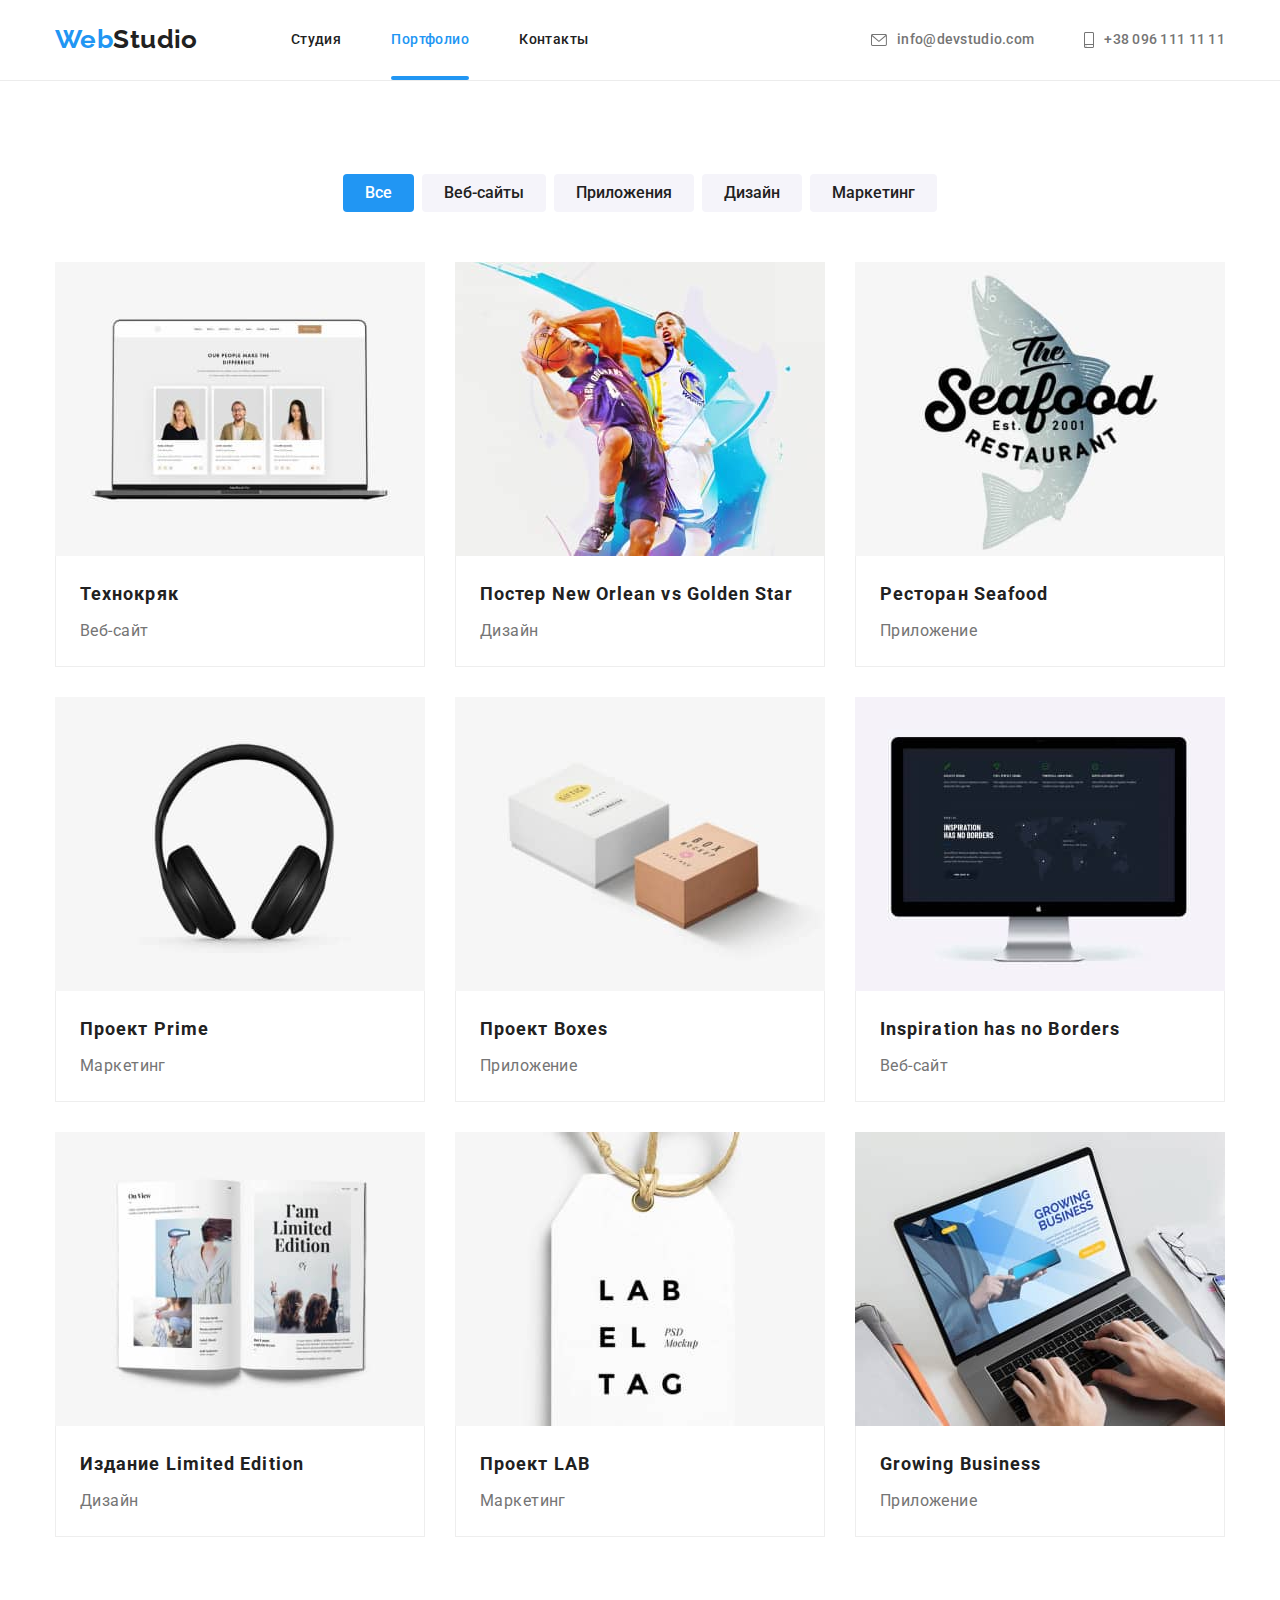
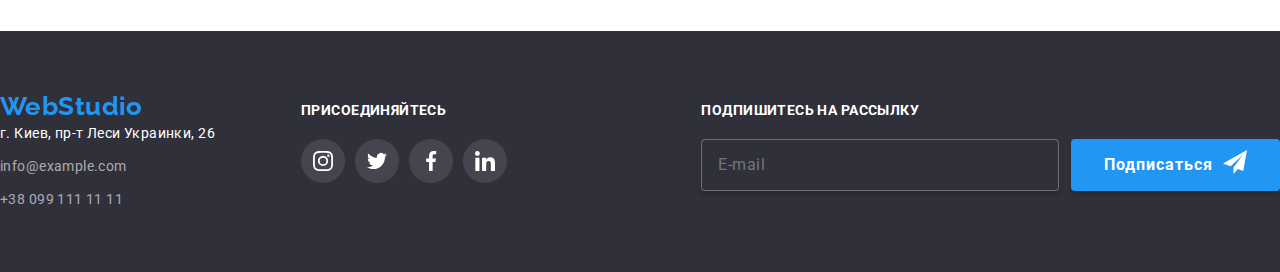
==== portfolio.html @ bee07135 "Создает кнопку мобильной навигации" ====
<!DOCTYPE html>
<html lang="ru">
<head>
    <meta charset="UTF-8">
    <meta http-equiv="X-UA-Compatible" content="IE=edge">
    <meta name="viewport" content="width=device-width, initial-scale=1.0">
    <title>Портфолио</title>
    <link href="https://fonts.googleapis.com/css2?family=Raleway:wght@700&family=Roboto:wght@400;500;700;900&display=swap" rel="stylesheet" />
    <link rel="stylesheet" href="https://cdnjs.cloudflare.com/ajax/libs/modern-normalize/1.1.0/modern-normalize.min.css" />
    <link rel="stylesheet" href="./css/main.min.css">
</head>
<body>
    <header class="header">
        <div class="container header__container">
            <nav class="header__main-nav">
                <a class="logo header__logo" href="./index.html" lang="en">Web<span class="logo-accent">Studio</span></a>
                
                <ul class="header__list">
                    <li class="header__item">
                        <a href="./index.html" class="header__link">Студия</a>
                    </li>
                    <li class="header__item">
                        <a href="./portfolio.html" class="header__link current">Портфолио</a>
                    </li>
                    <li class="header__item">
                        <a href="#" class="header__link">Контакты</a>
                    </li>
                </ul>
            </nav>
            
            <ul class="contacts">
                <li class="contacts__item">
                    <a class="contacts__link" href="mailto:info@devstudio.com">
                        <svg class="contacts__icon" width="16px" height="12px">
                            <use href="./images/sprite.svg#icon-mail"></use>
                        </svg>
                        info@devstudio.com
                    </a>
                </li>
                <li class="contacts__item">
                    <a class="contacts__link" href="tel:+380961111111">
                        <svg class="contacts__icon" width="10px" height="16px">
                            <use href="./images/sprite.svg#icon-smartphone"></use>
                        </svg>
                        +38 096 111 11 11
                    </a>
                </li>
            </ul>
        </div>
    </header>
    
    <main>
        
        <!-- Hero -->
        <section class="portfolio section">
            <div class="container">
                <h1 class="visually-hidden">Фильтрация</h1>
                <ul class="filter-list">
                    <li class="filter-item">
                        <button class="button-filt active" type="button">Все</button>
                    </li>
                    <li class="filter-item">
                        <button class="button-filt" type="button">Веб-сайты</button>
                    </li>
                    <li class="filter-item">
                        <button class="button-filt" type="button">Приложения</button>
                    </li>
                    <li class="filter-item">
                        <button class="button-filt" type="button">Дизайн</button>
                    </li>
                    <li class="filter-item">
                        <button class="button-filt" type="button">Маркетинг</button>
                    </li>
                </ul>
            
            
            
                <ul class="works-list list">
                    <li class="works-item">
                        <a href="#" class="portfolio-link">
                            <div class="portfolio-overlay">
                                <img class="works-img" src="./images/imgp1.jpg" width="370" height="294" alt="Фото примеров работ 1">
                                <p class="portfolio-overlay-text">
                                    Ресурс предлагает комплексные предложения с разным уровнем
                                    функционала и сервисов. Все это позволит посетителю получить
                                    исчерпывающие сведения о компании или частном лице.
                                </p>
                            </div>
                            <div class="works-name">
                                <h3 class="works-title">Технокряк</h3>
                                <p class="works-text">Веб-сайт</p>
                            </div>
                        </a>
                    </li>
                    <li class="works-item">
                        <a href="#" class="portfolio-link">
                            <div class="portfolio-overlay">
                                <img class="works-img" src="./images/imgp2.jpg" width="370" height="294" alt="Фото примеров работ 2">
                                <p class="portfolio-overlay-text">
                                    Ресурс предлагает комплексные предложения с разным уровнем
                                    функционала и сервисов. Все это позволит посетителю получить
                                    исчерпывающие сведения о компании или частном лице.
                                </p>
                            </div>
                            <div class="works-name">
                                <h3 class="works-title">Постер <span lang="en">New Orlean vs Golden Star</span></h3>
                                <p class="works-text">Дизайн</p>
                            </div>
                        </a>
                    </li>
                    <li class="works-item">
                        <a href="#" class="portfolio-link">
                            <div class="portfolio-overlay">
                                <img class="works-img" src="./images/imgp3.jpg" width="370" height="294" alt="Фото примеров работ 3">
                                <p class="portfolio-overlay-text">
                                    Ресурс предлагает комплексные предложения с разным уровнем
                                    функционала и сервисов. Все это позволит посетителю получить
                                    исчерпывающие сведения о компании или частном лице.
                                </p>
                            </div>
                            <div class="works-name">
                                <h3 class="works-title">Ресторан<span lang="en"> Seafood</span></h3>
                                <p class="works-text">Приложение</p>
                            </div>
                        </a>
                    </li>
                    <li class="works-item">
                        <a href="#" class="portfolio-link">
                            <div class="portfolio-overlay">
                                <img class="works-img" src="./images/imgp4.jpg" width="370" height="294" alt="Фото примеров работ 4">
                                <p class="portfolio-overlay-text">
                                    Ресурс предлагает комплексные предложения с разным уровнем
                                    функционала и сервисов. Все это позволит посетителю получить
                                    исчерпывающие сведения о компании или частном лице.
                                </p>
                            </div>
                            <div class="works-name">
                                <h3 class="works-title">Проект<span lang="en"> Prime</span></h3>
                                <p class="works-text">Маркетинг</p>
                            </div>
                        </a>
                    </li>
                    <li class="works-item">
                        <a href="#" class="portfolio-link">
                            <div class="portfolio-overlay">
                                <img class="works-img" src="./images/imgp5.jpg" width="370" height="294" alt="Фото примеров работ 5">
                                <p class="portfolio-overlay-text">
                                    Ресурс предлагает комплексные предложения с разным уровнем
                                    функционала и сервисов. Все это позволит посетителю получить
                                    исчерпывающие сведения о компании или частном лице.
                                </p>
                            </div>
                            <div class="works-name">
                                <h3 class="works-title">Проект<span lang="en"> Boxes</span></h3>
                                <p class="works-text">Приложение</p>
                            </div>
                        </a>
                    </li>
                    <li class="works-item">
                        <a href="#" class="portfolio-link">
                            <div class="portfolio-overlay">
                                <img class="works-img" src="./images/imgp6.jpg" width="370" height="294" alt="Фото примеров работ 6">
                                <p class="portfolio-overlay-text">
                                    Ресурс предлагает комплексные предложения с разным уровнем
                                    функционала и сервисов. Все это позволит посетителю получить
                                    исчерпывающие сведения о компании или частном лице.
                                </p>
                            </div>
                            <div class="works-name">
                                <h3 class="works-title"><span lang="en">Inspiration has no Borders</span></h3>
                                <p class="works-text">Веб-сайт</p>
                            </div>
                        </a>
                    </li>
                    <li class="works-item">
                        <a href="#" class="portfolio-link">
                            <div class="portfolio-overlay">
                                <img class="works-img" src="./images/imgp7.jpg" width="370" height="294" alt="Фото примеров работ 7">
                                <p class="portfolio-overlay-text">
                                    Ресурс предлагает комплексные предложения с разным уровнем
                                    функционала и сервисов. Все это позволит посетителю получить
                                    исчерпывающие сведения о компании или частном лице.
                                </p>
                            </div>
                            <div class="works-name">
                                <h3 class="works-title">Издание<span lang="en"> Limited Edition</span></h3>
                                <p class="works-text">Дизайн</p>
                            </div>
                        </a>
                    </li>
                    <li class="works-item">
                        <a href="#" class="portfolio-link">
                            <div class="portfolio-overlay">
                                <img class="works-img" src="./images/imgp8.jpg" width="370" height="294" alt="Фото примеров работ 8">
                                <p class="portfolio-overlay-text">
                                    Ресурс предлагает комплексные предложения с разным уровнем
                                    функционала и сервисов. Все это позволит посетителю получить
                                    исчерпывающие сведения о компании или частном лице.
                                </p>
                            </div>
                            <div class="works-name">
                                <h3 class="works-title">Проект<span lang="en"> LAB</span></h3>
                                <p class="works-text">Маркетинг</p>
                            </div>
                        </a>
                    </li>
                    <li class="works-item">
                        <a href="#" class="portfolio-link">
                            <div class="portfolio-overlay">
                                <img class="works-img" src="./images/imgp9.jpg" width="370" height="294" alt="Фото примеров работ 9">
                                <p class="portfolio-overlay-text">
                                    Ресурс предлагает комплексные предложения с разным уровнем
                                    функционала и сервисов. Все это позволит посетителю получить
                                    исчерпывающие сведения о компании или частном лице.
                                </p>
                            </div>
                            <div class="works-name">
                                <h3 class="works-title"><span lang="en">Growing Business</span></h3>
                                <p class="works-text">Приложение</p>
                            </div>
                        </a>
                    </li>
                </ul>
            </div>
        </section>
    </main>

    <footer class="page-footer">
        <div class="footer-container">
            <div class="footer-left">
                <a class="logo-footer link" href="./index.html" lang="en">Web<span
                        class="logo-accent-text">Studio</span></a>
                <address class="address">
                    <ul class="contact-footer list">
                        <li class="address-item">
                            <a href="https://goo.gl/maps/piqngm7oDQpEDh6u6 " class="map" target="_blank"
                                rel="noopener nofollow noreferrer">г. Киев, пр-т Леси Украинки, 26</a>
                        </li>
                        <li class="address-item">
                            <a href="mailto:info@example.com" class="info">info@example.com</a>
                        </li>
                        <li class="address-item">
                            <a href="tel:+380991111111" class="info">+38 099 111 11 11</a>
                        </li>
                    </ul>
                </address>
            </div>
    
            <div class="footer-right">
                <p class="appeal">Присоединяйтесь</p>
                <ul class="footer-socials">
                    <li class="footer-social-item">
                        <a class="social-link" href="#">
                            <svg class="footer-social-icon" width="20px" height="20px" aria-label="Instagram">
                                <use href="./images/sprite.svg#icon-instagram"></use>
                            </svg>
                        </a>
                    </li>
                    <li class="footer-social-item">
                        <a class="social-link" href="#">
                            <svg class="footer-social-icon" width="20px" height="20px" aria-label="Twitter">
                                <use href="./images/sprite.svg#icon-twitter"></use>
                            </svg>
                        </a>
                    </li>
            
                    <li class="footer-social-item">
                        <a class="social-link" href="#">
                            <svg class="footer-social-icon" width="20px" height="20px" aria-label="Facebook">
                                <use href="./images/sprite.svg#icon-facebook"></use>
                            </svg>
                        </a>
                    </li>
            
                    <li class="footer-social-item">
                        <a class="social-link" href="#">
                            <svg class="footer-social-icon" width="20px" height="20px" aria-label="LinkedIn">
                                <use href="./images/sprite.svg#icon-linkedin"></use>
                            </svg>
                        </a>
                    </li>
                </ul>
            </div>
            <div class="subscribe">
                <form class="subscribe-form">
                    <label class="subscribe-form-label" for="user-email">Подпишитесь на рассылку</label>
                    <div class="subscribe-form-input-raw">
                        <input class="subscribe-form-input" type="email" name="email" id="user-email" placeholder="E-mail" />
                        <button class="subscribe-form-btn" type="submit">
                            Подписаться
                            <svg class="subscribe-form-svg" width="24px" height="24px">
                                <use href="./images/sprite.svg#icon-footer-send"></use>
                            </svg>
                        </button>
                    </div>
                </form>
            </div>
        </div>
    </footer>
</body>
</html>
---- css/main.min.css ----
:root{--primary-text-color: #757575;--title-text-color: #212121;--accent-color: #2196F3;--primary-white-color: #ffffff;--footer-dark-color: #2F303A;--subtitle-background: #f5f4fa;--icon-color: #afb1b8;--timing-function: cubic-bezier(0.4, 0, 0.2, 1)}body{background-color:var(--primary-white-color);color:var(--primary-text-color);font-family:"Roboto",sans-serif;font-size:14px;letter-spacing:.03em}html{-webkit-box-sizing:border-box;box-sizing:border-box}*,*::after,*::before{-webkit-box-sizing:inherit;box-sizing:inherit}h1,h2,h3,h4,h5,h6,p{margin-top:0}.list{list-style:none;padding-left:0;margin:0}.link{text-decoration:none;color:inherit}img{display:block;max-width:100%;height:auto}address{font-style:normal}ul{margin:0}.visually-hidden{position:absolute;width:1px;height:1px;margin:-1px;border:0;padding:0;white-space:nowrap;-webkit-clip-path:inset(100%);clip-path:inset(100%);clip:rect(0 0 0 0);overflow:hidden}.container{padding-left:15px;padding-right:15px;margin-left:auto;margin-right:auto}@media(min-width: 480px){.container{width:480px}}@media(min-width: 768px){.container{width:768px}}@media(min-width: 1200px){.container{width:1200px}}.section{padding-top:94px;padding-bottom:94px}.logo{color:var(--accent-color);text-decoration:none;font-family:"Raleway";font-style:normal;font-weight:700;font-size:26px;line-height:1.19;padding-top:24px;padding-bottom:25px}.logo-accent{color:var(--title-text-color)}.header{outline:1px solid #ececec}.header__container{padding-left:15px;padding-right:15px;margin-left:auto;margin-right:auto;display:-webkit-box;display:-ms-flexbox;display:flex;-webkit-box-align:center;-ms-flex-align:center;align-items:center}.header__list{margin-left:93px;padding-left:0}.header__item{position:relative;display:inline-block}.header__link{font-weight:500;line-height:1.14;display:inline-block;color:var(--title-text-color);text-decoration:none;-webkit-transition:color 250ms var(--timing-function);transition:color 250ms var(--timing-function);padding-top:32px;padding-bottom:32px}.contacts{margin-left:auto;display:-webkit-box;display:-ms-flexbox;display:flex;-webkit-box-align:center;-ms-flex-align:center;align-items:center}.contacts__item{display:inline-block}.contacts__link{font-weight:500;line-height:1.14;color:var(--primary-text-color);text-decoration:none;display:-webkit-box;display:-ms-flexbox;display:flex;-webkit-box-align:center;-ms-flex-align:center;align-items:center;padding-top:32px;padding-bottom:32px;color:var(--main-color);letter-spacing:.02em;-webkit-transition:color 250ms var(--timing-function);transition:color 250ms var(--timing-function)}.contacts__icon{fill:currentColor;margin-right:10px}.contacts__icon:hover{color:var(--accent-color)}.hero__title{display:block;width:696px;margin-bottom:30px;margin-left:auto;margin-right:auto;font-weight:900;font-size:44px;line-height:1.36;letter-spacing:.06em;text-transform:uppercase;color:var(--primary-white-color)}.section-title{font-size:36px;line-height:1.16;text-align:center}.button{min-width:200px;padding:10px 32px;font-weight:700;font-size:16px;line-height:1.87;color:var(--primary-white-color);background:var(--accent-color);border:none;cursor:pointer;text-align:center;border:1px solid rgba(0,0,0,0);-webkit-box-shadow:0px 4px 4px rgba(0,0,0,.15);box-shadow:0px 4px 4px rgba(0,0,0,.15);border-radius:4px;font-family:inherit;letter-spacing:.06em;-webkit-transition:background-color 250ms var(--timing-function);transition:background-color 250ms var(--timing-function)}.header__logo-accent-text{color:var(--primary-white-color)}.header__list,.header__main-nav{display:-webkit-box;display:-ms-flexbox;display:flex;-webkit-box-align:center;-ms-flex-align:center;align-items:center}.current::after{position:absolute;bottom:0;content:"";display:block;height:4px;width:100%;background-color:var(--accent-color);border-radius:2px}.header__link:hover,.header__link:focus{color:var(--accent-color)}.header__list .header__item+.header__item{margin-left:50px}.contacts .contacts__item+.contacts__item{margin-left:50px}.header__link.current{color:var(--accent-color)}.contacts__link:hover,.contacts__link:focus{color:var(--accent-color)}.hero{max-width:1600px;height:600px;margin-left:auto;margin-right:auto;background:var(--footer-dark-color);background-image:-webkit-gradient(linear, left top, left bottom, from(rgba(47, 48, 58, 0.4)), to(rgba(47, 48, 58, 0.4))),url(../images/cta-section.jpg);background-image:linear-gradient(rgba(47, 48, 58, 0.4), rgba(47, 48, 58, 0.4)),url(../images/cta-section.jpg);background-position:center;background-size:cover;text-align:center;padding:200px 0}.hero__button:hover,.hero__button:focus{background-color:#188ce8;color:#fff}.work-page{padding-top:94px}.subtitle-list.list{display:-webkit-box;display:-ms-flexbox;display:flex;-webkit-box-pack:justify;-ms-flex-pack:justify;justify-content:space-between}.subtitle-item{width:270px}.subtitle-title{margin-bottom:10px;font-weight:700;font-size:14px;line-height:1.14;text-transform:uppercase;color:var(--title-text-color)}.subtitle-text{line-height:1.71;color:var(--primary-text-color);margin-bottom:0}.subtitle-div{display:-webkit-box;display:-ms-flexbox;display:flex;-webkit-box-pack:center;-ms-flex-pack:center;justify-content:center;-webkit-box-align:center;-ms-flex-align:center;align-items:center;width:270px;height:120px;margin-bottom:30px;background-color:var(--subtitle-background);border-radius:4px}.activities-page{padding-top:0}.activities-list{display:-webkit-box;display:-ms-flexbox;display:flex;-webkit-box-pack:justify;-ms-flex-pack:justify;justify-content:space-between}.activities-img{display:block}.activities-item{display:block}.activities-list{display:-webkit-box;display:-ms-flexbox;display:flex;-webkit-box-pack:justify;-ms-flex-pack:justify;justify-content:space-between}.activities-overlay{position:relative}.activities-text{position:absolute;bottom:0;width:100%;height:70px;display:-webkit-box;display:-ms-flexbox;display:flex;-webkit-box-align:center;-ms-flex-align:center;align-items:center;-webkit-box-pack:center;-ms-flex-pack:center;justify-content:center;font-weight:700;line-height:1.14;text-transform:uppercase;color:var(--primary-white-color);background-color:rgba(47,48,58,.8);margin-bottom:0}.team-page{background-color:#f5f4fa}.section-title{color:var(--title-text-color);display:block;margin-bottom:50px}.team-list{display:-webkit-box;display:-ms-flexbox;display:flex;-webkit-box-pack:justify;-ms-flex-pack:justify;justify-content:space-between}.team-item{background:var(--primary-white-color);-webkit-box-shadow:0px 1px 3px rgba(0,0,0,.12),0px 1px 1px rgba(0,0,0,.14),0px 2px 1px rgba(0,0,0,.2);box-shadow:0px 1px 3px rgba(0,0,0,.12),0px 1px 1px rgba(0,0,0,.14),0px 2px 1px rgba(0,0,0,.2);border-radius:0px 0px 4px 4px}.team-info{padding:30px 0}.team-name{font-weight:500;font-size:16px;line-height:1.18;margin-bottom:10px;text-align:center;color:var(--title-text-color)}.team-specialty{margin-bottom:16px;font-size:16px;line-height:1.18;text-align:center}.social-link{display:-webkit-box;display:-ms-flexbox;display:flex;-webkit-box-pack:center;-ms-flex-pack:center;justify-content:center;-webkit-box-align:center;-ms-flex-align:center;align-items:center;width:44px;height:44px;border-radius:50%;background-color:rgba(255,255,255,.1);-webkit-transition:background-color 250ms var(--timing-function);transition:background-color 250ms var(--timing-function)}.socials{display:-webkit-box;display:-ms-flexbox;display:flex;-webkit-box-pack:center;-ms-flex-pack:center;justify-content:center;padding-left:0}ul{list-style:none}.team-icon{fill:var(--icon-color);-webkit-transition:fill 250ms var(--timing-function);transition:fill 250ms var(--timing-function)}.social-link:hover,.social-link:focus{background-color:#2196f3}.social-link:hover .team-icon,.social-link:focus .team-icon{fill:var(--primary-white-color)}.team-socials-item{margin-right:10px}.team-socials-item:last-child{margin-right:0}.clients-title{font-size:36px;line-height:1.16;text-align:center;color:var(--title-text-color);display:block;margin-bottom:50px}.clients-list{display:-webkit-box;display:-ms-flexbox;display:flex;-webkit-box-pack:justify;-ms-flex-pack:justify;justify-content:space-between;padding-left:0;margin:0}.rectangle{display:-webkit-box;display:-ms-flexbox;display:flex;-webkit-box-pack:center;-ms-flex-pack:center;justify-content:center;-webkit-box-align:center;-ms-flex-align:center;align-items:center;width:170px;height:92px;border:1px solid var(--icon-color);border-radius:4px;-webkit-transition:border-color 250ms var(--timing-function);transition:border-color 250ms var(--timing-function)}.clients-icon{fill:var(--icon-color);-webkit-transition:fill 250ms var(--timing-function);transition:fill 250ms var(--timing-function)}.clients-link:hover .clients-icon,.clients-link:focus .clients-icon{fill:var(--accent-color)}.clients-link:hover .rectangle,.clients-link:focus .rectangle{border-color:var(--accent-color)}.page-footer{padding:60px 0;background:var(--footer-dark-color)}.footer-left .footer-right{display:-webkit-box;display:-ms-flexbox;display:flex;-webkit-box-align:baseline;-ms-flex-align:baseline;align-items:baseline}.footer-left{min-width:231px;margin-right:70px}.logo-footer{color:var(--accent-color);text-decoration:none;font-family:"Raleway";font-style:normal;font-weight:700;font-size:26px;line-height:1.19;margin-bottom:20px}.contact-footer a{font-style:normal;font-size:14px;line-height:1.71;text-decoration:none;-webkit-transition:color 250ms var(--timing-function);transition:color 250ms var(--timing-function)}.contact-footer .address-item+.address-item{margin-top:9px}.info{color:rgba(255,255,255,.6)}.info:hover,.info:focus{color:var(--accent-color)}.contact-footer .map{color:var(--primary-white-color)}.footer-right{min-width:206px}.social-link{display:-webkit-box;display:-ms-flexbox;display:flex;-webkit-box-pack:center;-ms-flex-pack:center;justify-content:center;-webkit-box-align:center;-ms-flex-align:center;align-items:center;width:44px;height:44px;border-radius:50%}.footer .team-icon{fill:var(--primary-white-color)}.footer-left{min-width:231px;margin-right:70px}.footer-socials{padding-left:0px;padding-right:0px;display:-webkit-box;display:-ms-flexbox;display:flex;-webkit-box-pack:center;-ms-flex-pack:center;justify-content:center}.footer-social-icon{fill:var(--primary-white-color)}.social-link:hover .footer-social-icon,.social-link:focus .footer-social-icon{fill:var(--primary-white-color)}.footer-container{display:-webkit-box;display:-ms-flexbox;display:flex;-webkit-box-align:baseline;-ms-flex-align:baseline;align-items:baseline}.appeal,.subscribe-form-label{margin-bottom:20px;text-transform:uppercase;color:var(--primary-white-color);font-weight:700;line-height:1.14}.footer-social-item{margin-right:10px}.footer-social-item:last-child{margin-right:0}.subscribe{margin-left:auto}.subscribe-form{display:-webkit-box;display:-ms-flexbox;display:flex;-webkit-box-orient:vertical;-webkit-box-direction:normal;-ms-flex-direction:column;flex-direction:column}.subscribe-form-input-raw{display:-webkit-box;display:-ms-flexbox;display:flex}.subscribe-form-svg{margin-left:10px;-webkit-box-align:center;-ms-flex-align:center;align-items:center}.subscribe-form-input{display:-webkit-box;display:-ms-flexbox;display:flex;-webkit-box-align:center;-ms-flex-align:center;align-items:center;padding-left:16px;margin-right:12px;min-width:358px;font-size:16px;line-height:1.25;letter-spacing:inherit;color:var(--primary-white-color);background-color:inherit;border:1px solid rgba(255,255,255,.3);-webkit-box-shadow:0px 4px 4px rgba(0,0,0,.15);box-shadow:0px 4px 4px rgba(0,0,0,.15);border-radius:4px;-webkit-transition:border-color 250ms var(--timing-function);transition:border-color 250ms var(--timing-function)}.subscribe-form-input:focus{border:1px solid var(--primary-white-color);outline-width:0px}.subscribe-form-btn{display:-webkit-box;display:-ms-flexbox;display:flex;min-width:200px;padding:10px 32px;font-weight:700;font-size:16px;line-height:1.87;color:var(--primary-white-color);background:var(--accent-color);border:none;cursor:pointer;text-align:center;border:1px solid rgba(0,0,0,0);-webkit-box-shadow:0px 4px 4px rgba(0,0,0,.15);box-shadow:0px 4px 4px rgba(0,0,0,.15);border-radius:4px;font-family:inherit;letter-spacing:.06em;-webkit-transition:background-color 250ms var(--timing-function);transition:background-color 250ms var(--timing-function)}.subscribe-form-btn:hover,.subscribe-form-btn:focus{background-color:#188ce8;color:#fff}.portfolio{padding:94px 0}.filter-list{display:-webkit-box;display:-ms-flexbox;display:flex;list-style:none;-webkit-box-pack:center;-ms-flex-pack:center;justify-content:center;margin-bottom:50px;-webkit-padding-start:0;padding-inline-start:0}.filter-list .filter-item+.filter-item{margin-left:8px}.button-filt{font-family:inherit;color:var(--title-text-color);background:#f5f4fa;border:none;cursor:pointer;font-weight:500;font-size:16px;line-height:1.62;text-align:center;padding:6px 22px;border-radius:4px;border:none;-webkit-transition:color 250ms var(--timing-function),background-color 250ms var(--timing-function),-webkit-box-shadow 250ms var(--timing-function);transition:color 250ms var(--timing-function),background-color 250ms var(--timing-function),-webkit-box-shadow 250ms var(--timing-function);transition:color 250ms var(--timing-function),background-color 250ms var(--timing-function),box-shadow 250ms var(--timing-function);transition:color 250ms var(--timing-function),background-color 250ms var(--timing-function),box-shadow 250ms var(--timing-function),-webkit-box-shadow 250ms var(--timing-function)}.button-filt.active{color:var(--primary-white-color);background:var(--accent-color)}.button-filt:hover,.button-filt:focus{cursor:pointer;background:var(--accent-color);color:var(--primary-white-color);-webkit-box-shadow:0px 3px 1px rgba(0,0,0,.1),0px 1px 2px rgba(0,0,0,.08),0px 2px 2px rgba(0,0,0,.12);box-shadow:0px 3px 1px rgba(0,0,0,.1),0px 1px 2px rgba(0,0,0,.08),0px 2px 2px rgba(0,0,0,.12);border-radius:4px}.works-list{display:-webkit-box;display:-ms-flexbox;display:flex;-ms-flex-wrap:wrap;flex-wrap:wrap}.works-item{-ms-flex-preferred-size:calc((100% - 60px)/3);flex-basis:calc((100% - 60px)/3);margin-right:30px;margin-bottom:30px}.works-item:nth-child(3n){margin-right:0px}.works-item:nth-child(n+7){margin-bottom:0px}.works-img{display:block;max-width:100%;height:auto}.portfolio-overlay{position:relative;overflow:hidden}.portfolio-overlay-text{position:absolute;bottom:0;padding:63px 24px;margin-bottom:0;width:100%;height:100%;font-size:18px;line-height:1.56;color:var(--primary-white-color);background-color:rgba(33,150,243,.9);-webkit-transform:translateY(101%);transform:translateY(101%);-webkit-transition:-webkit-transform 250ms var(--timing-function);transition:-webkit-transform 250ms var(--timing-function);transition:transform 250ms var(--timing-function);transition:transform 250ms var(--timing-function), -webkit-transform 250ms var(--timing-function)}.works-item:hover .portfolio-overlay-text{-webkit-transform:translateY(0);transform:translateY(0)}.works-name{padding-bottom:20px;padding-top:20px;padding-left:24px;border:1px solid #eee;border-top-width:0px}.works-title{margin-bottom:4px;color:var(--title-text-color);font-weight:700;font-size:18px;line-height:2;letter-spacing:.06em}.works-text{color:var(--primary-text-color);font-size:16px;line-height:1.88;margin-bottom:0}.portfolio-link{display:block;text-decoration:none;-webkit-box-shadow:none;box-shadow:none;-webkit-transition:-webkit-box-shadow 250ms var(--timing-function);transition:-webkit-box-shadow 250ms var(--timing-function);transition:box-shadow 250ms var(--timing-function);transition:box-shadow 250ms var(--timing-function), -webkit-box-shadow 250ms var(--timing-function)}.portfolio-link:hover,.portfolio-link:focus{-webkit-box-shadow:0px 1px 1px rgba(0,0,0,.12),0px 4px 4px rgba(0,0,0,.06),1px 4px 6px rgba(0,0,0,.16);box-shadow:0px 1px 1px rgba(0,0,0,.12),0px 4px 4px rgba(0,0,0,.06),1px 4px 6px rgba(0,0,0,.16)}.backdrop{position:fixed;top:0;left:0;width:100%;height:100%;background-color:rgba(0,0,0,.2);opacity:1;-webkit-transition:opacity 250ms var(--timing-function);transition:opacity 250ms var(--timing-function)}.backdrop.is-hidden{opacity:0;pointer-events:none}.backdrop.is-hidden .modal{-webkit-transform:translate(-50%, -50%) scale(2);transform:translate(-50%, -50%) scale(2)}.modal{position:absolute;top:50%;left:50%;-webkit-transform:translate(-50%, -50%) scale(1);transform:translate(-50%, -50%) scale(1);min-width:528px;min-height:581px;background-color:var(--primary-white-color);-webkit-box-shadow:0px 1px 3px rgba(0,0,0,.12),0px 1px 1px rgba(0,0,0,.14),0px 2px 1px rgba(0,0,0,.2);box-shadow:0px 1px 3px rgba(0,0,0,.12),0px 1px 1px rgba(0,0,0,.14),0px 2px 1px rgba(0,0,0,.2);border-radius:4px;-webkit-transition:-webkit-transform 250ms var(--timing-function);transition:-webkit-transform 250ms var(--timing-function);transition:transform 250ms var(--timing-function);transition:transform 250ms var(--timing-function), -webkit-transform 250ms var(--timing-function)}.close-btn{position:absolute;right:8px;top:8px;width:30px;height:30px;border:1px solid rgba(0,0,0,.1);background-color:var(--primary-white-color);border-radius:50%;cursor:pointer}.modal-close-icon{position:absolute;left:50%;top:50%;-webkit-transform:translate(-50%, -50%);transform:translate(-50%, -50%)}.close-btn:hover,.close-btn:focus{fill:var(--accent-color)}.modal-form{padding:40px}.modal-form-title{margin-bottom:12px;font-weight:700;font-size:20px;line-height:1.15;text-align:center;color:var(--title-text-color)}.modal-form-label{display:block;font-size:12px;line-height:1.17;letter-spacing:.01em;color:var(--primary-text-color)}.modal-form-input{display:block;margin-top:4px;padding-left:42px;width:100%;height:40px;line-height:1.14;letter-spacing:.01em;color:var(--title-text-color);border:1px solid rgba(33,33,33,.2);border-radius:4px;-webkit-transition:border-color 250ms var(--timing-function);transition:border-color 250ms var(--timing-function)}.modal-form-icon{position:absolute;top:50%;left:12px;fill:var(--title-text-color);-webkit-transition:fill 250ms var(--timing-function);transition:fill 250ms var(--timing-function)}.modal-form-input:focus+.modal-form-icon{fill:var(--accent-color)}.modal-form-input:focus{border:1px solid var(--accent-color);outline-width:0px}.textarea{resize:none;height:120px;padding:12px 16px}.modal-form-field{position:relative;margin-bottom:10px}.modal-form-comment{margin-bottom:20px}.checkbox-area{margin-bottom:30px;position:relative;display:-webkit-box;display:-ms-flexbox;display:flex;-webkit-box-align:center;-ms-flex-align:center;align-items:center;-webkit-box-pack:center;-ms-flex-pack:center;justify-content:center}.checkbox-label{display:-webkit-box;display:-ms-flexbox;display:flex;-webkit-box-align:center;-ms-flex-align:center;align-items:center;-webkit-box-pack:center;-ms-flex-pack:center;justify-content:center}.checkbox-link{padding-left:.3rem;line-height:1.71;text-decoration:underline;-webkit-text-decoration-skip-ink:none;text-decoration-skip-ink:none;color:var(--accent-color)}.checkbox-input{-webkit-appearance:none;-moz-appearance:none;appearance:none;position:absolute}.checkbox-icon{display:inline-block;width:15px;height:15px;background-color:inherit;border:2px solid var(--title-text-color);color:var(--primary-white-color);border-radius:4px;margin-right:8px;background-image:none;-webkit-transition:background-color 250ms var(--timing-function),border-color 250ms var(--timing-function),background-image 250ms var(--timing-function);transition:background-color 250ms var(--timing-function),border-color 250ms var(--timing-function),background-image 250ms var(--timing-function)}.checkbox-input:checked+.checkbox-icon{background-color:var(--accent-color);border-color:var(--accent-color);background-image:url("../images/checkmark.svg");background-size:contain;background-origin:border-box}.modal-form-btn{display:-webkit-box;display:-ms-flexbox;display:flex;min-width:200px;padding-top:10px;padding-bottom:10px;-webkit-box-pack:center;-ms-flex-pack:center;justify-content:center;-webkit-box-align:center;-ms-flex-align:center;align-items:center;margin:auto;color:var(--primary-white-color);background-color:var(--accent-color);font-weight:700;font-size:16px;line-height:1.88;letter-spacing:.06em;cursor:pointer;border-radius:4px;border-width:0px;-webkit-box-shadow:0px 4px 4px rgba(0,0,0,.15);box-shadow:0px 4px 4px rgba(0,0,0,.15);-webkit-transition:background-color 250ms var(--timing-function);transition:background-color 250ms var(--timing-function)}.modal-form-btn:hover,.modal-form-btn:focus{background-color:#188ce8;color:#fff}/*# sourceMappingURL=main.min.css.map */
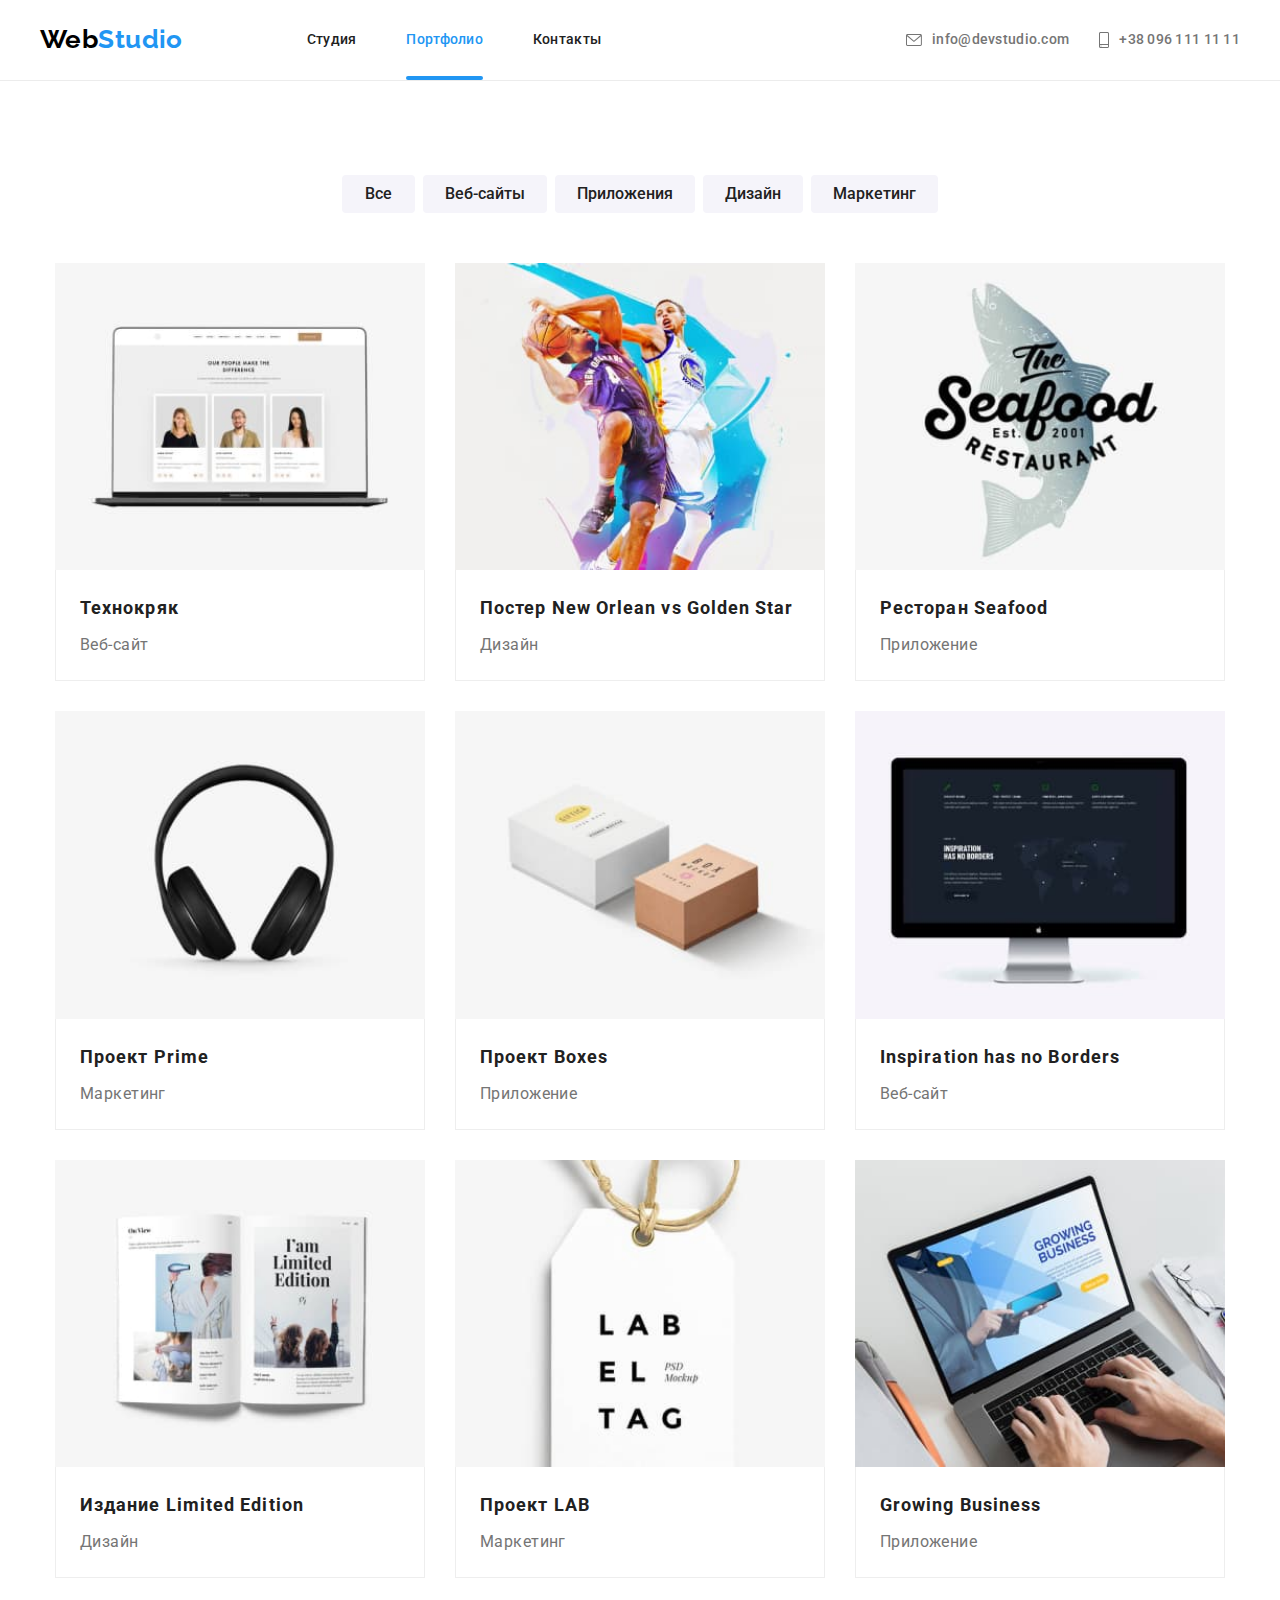
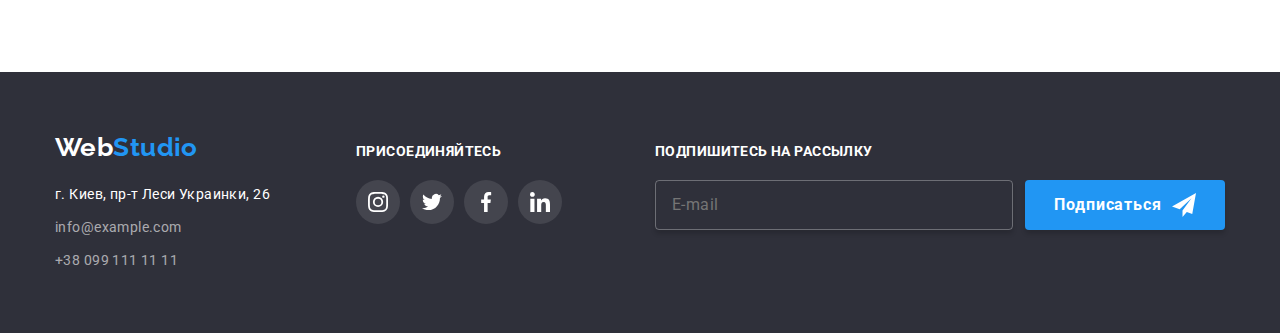
==== commit b7670c8d: "Добавляет адаптивную вёрстку" ====
--- a/portfolio.html
+++ b/portfolio.html
@@ -12,211 +12,343 @@
 <body>
     <header class="header">
         <div class="container header__container">
-            <nav class="header__main-nav">
-                <a class="logo header__logo" href="./index.html" lang="en">Web<span class="logo-accent">Studio</span></a>
-                
-                <ul class="header__list">
-                    <li class="header__item">
-                        <a href="./index.html" class="header__link">Студия</a>
-                    </li>
-                    <li class="header__item">
-                        <a href="./portfolio.html" class="header__link current">Портфолио</a>
-                    </li>
-                    <li class="header__item">
-                        <a href="#" class="header__link">Контакты</a>
-                    </li>
-                </ul>
-            </nav>
-            
-            <ul class="contacts">
-                <li class="contacts__item">
-                    <a class="contacts__link" href="mailto:info@devstudio.com">
-                        <svg class="contacts__icon" width="16px" height="12px">
-                            <use href="./images/sprite.svg#icon-mail"></use>
-                        </svg>
-                        info@devstudio.com
-                    </a>
-                </li>
-                <li class="contacts__item">
-                    <a class="contacts__link" href="tel:+380961111111">
-                        <svg class="contacts__icon" width="10px" height="16px">
-                            <use href="./images/sprite.svg#icon-smartphone"></use>
-                        </svg>
-                        +38 096 111 11 11
-                    </a>
-                </li>
-            </ul>
+            <a class="logo" href="./index.html" lang="en">Web<span class="logo__accent">Studio</span></a>
+    
+            <button class="header__button" type="button" aria-expanded="false" aria-controls="menu-container"
+                data-menu-button>
+                <svg class="header__button-icon" width="40" height="40" aria-label="Мобильное меню">
+                    <use class="header__icon-cross" href="./images/sprite.svg#mobile-close"></use>
+                    <use class="header__icon-menu" href="./images/sprite.svg#mobile-menu"></use>
+                </svg>
+            </button>
+            <div class="header__menu" id="menu-container" data-menu>
+                <nav class="header__nav">
+                    <ul class="header__menu-list">
+                        <li class="header__menu-item">
+                            <a href="./index.html" class="header__menu-link header__menu-link">Студия</a>
+                        </li>
+                        <li class="header__menu-item">
+                            <a href="./portfolio.html" class="header__menu-link header__menu-link--current">Портфолио</a>
+                        </li>
+                        <li class="header__menu-item">
+                            <a href="#" class="header__menu-link">Контакты</a>
+                        </li>
+                    </ul>
+                </nav>
+                <div class="header__contacts-socials">
+                    <ul class="header__contacts-list">
+                        <li class="header__contacts-item">
+                            <a class="header__contacts-link" href="mailto:info@devstudio.com">
+                                <svg class="header__contacts-icon" width="16px" height="12px">
+                                    <use href="./images/sprite.svg#icon-mail"></use>
+                                </svg>
+                                info@devstudio.com
+                            </a>
+                        </li>
+                        <li class="header__contacts-item">
+                            <a class="header__contacts-link" href="tel:+380961111111">
+                                <svg class="header__contacts-icon" width="10px" height="16px">
+                                    <use href="./images/sprite.svg#icon-smartphone"></use>
+                                </svg>
+                                +38 096 111 11 11
+                            </a>
+                        </li>
+                    </ul>
+                    <ul class="header__socials">
+                        <li class="header__socials-item">
+                            <a href="#" class="header__socials-link">Instagram</a>
+                        </li>
+                        <li class="header__socials-item">
+                            <a href="#" class="header__socials-link">Twitter</a>
+                        </li>
+                        <li class="header__socials-item">
+                            <a href="#" class="header__socials-link">Facebook</a>
+                        </li>
+                        <li class="header__socials-item">
+                            <a href="#" class="header__socials-link">LinkedIn</a>
+                        </li>
+                    </ul>
+                </div>
+            </div>
         </div>
     </header>
     
     <main>
         
         <!-- Hero -->
-        <section class="portfolio section">
+        <section class="section portfolio">
             <div class="container">
                 <h1 class="visually-hidden">Фильтрация</h1>
-                <ul class="filter-list">
-                    <li class="filter-item">
-                        <button class="button-filt active" type="button">Все</button>
-                    </li>
-                    <li class="filter-item">
-                        <button class="button-filt" type="button">Веб-сайты</button>
-                    </li>
-                    <li class="filter-item">
-                        <button class="button-filt" type="button">Приложения</button>
-                    </li>
-                    <li class="filter-item">
-                        <button class="button-filt" type="button">Дизайн</button>
-                    </li>
-                    <li class="filter-item">
-                        <button class="button-filt" type="button">Маркетинг</button>
+                <ul class="portfolio__filter-list">
+                    <li class="portfolio__filter-item">
+                        <button class="portfolio__filter-btn" type="button">Все</button>
+                    </li>
+                    <li class="portfolio__filter-item">
+                        <button class="portfolio__filter-btn" type="button">Веб-сайты</button>
+                    </li>
+                    <li class="portfolio__filter-item">
+                        <button class="portfolio__filter-btn" type="button">Приложения</button>
+                    </li>
+                    <li class="portfolio__filter-item">
+                        <button class="portfolio__filter-btn" type="button">Дизайн</button>
+                    </li>
+                    <li class="portfolio__filter-item">
+                        <button class="portfolio__filter-btn" type="button">Маркетинг</button>
                     </li>
                 </ul>
             
             
-            
-                <ul class="works-list list">
-                    <li class="works-item">
-                        <a href="#" class="portfolio-link">
-                            <div class="portfolio-overlay">
-                                <img class="works-img" src="./images/imgp1.jpg" width="370" height="294" alt="Фото примеров работ 1">
-                                <p class="portfolio-overlay-text">
-                                    Ресурс предлагает комплексные предложения с разным уровнем
-                                    функционала и сервисов. Все это позволит посетителю получить
-                                    исчерпывающие сведения о компании или частном лице.
-                                </p>
-                            </div>
-                            <div class="works-name">
-                                <h3 class="works-title">Технокряк</h3>
-                                <p class="works-text">Веб-сайт</p>
-                            </div>
-                        </a>
-                    </li>
-                    <li class="works-item">
-                        <a href="#" class="portfolio-link">
-                            <div class="portfolio-overlay">
-                                <img class="works-img" src="./images/imgp2.jpg" width="370" height="294" alt="Фото примеров работ 2">
-                                <p class="portfolio-overlay-text">
-                                    Ресурс предлагает комплексные предложения с разным уровнем
-                                    функционала и сервисов. Все это позволит посетителю получить
-                                    исчерпывающие сведения о компании или частном лице.
-                                </p>
-                            </div>
-                            <div class="works-name">
-                                <h3 class="works-title">Постер <span lang="en">New Orlean vs Golden Star</span></h3>
-                                <p class="works-text">Дизайн</p>
-                            </div>
-                        </a>
-                    </li>
-                    <li class="works-item">
-                        <a href="#" class="portfolio-link">
-                            <div class="portfolio-overlay">
-                                <img class="works-img" src="./images/imgp3.jpg" width="370" height="294" alt="Фото примеров работ 3">
-                                <p class="portfolio-overlay-text">
-                                    Ресурс предлагает комплексные предложения с разным уровнем
-                                    функционала и сервисов. Все это позволит посетителю получить
-                                    исчерпывающие сведения о компании или частном лице.
-                                </p>
-                            </div>
-                            <div class="works-name">
-                                <h3 class="works-title">Ресторан<span lang="en"> Seafood</span></h3>
-                                <p class="works-text">Приложение</p>
-                            </div>
-                        </a>
-                    </li>
-                    <li class="works-item">
-                        <a href="#" class="portfolio-link">
-                            <div class="portfolio-overlay">
-                                <img class="works-img" src="./images/imgp4.jpg" width="370" height="294" alt="Фото примеров работ 4">
-                                <p class="portfolio-overlay-text">
-                                    Ресурс предлагает комплексные предложения с разным уровнем
-                                    функционала и сервисов. Все это позволит посетителю получить
-                                    исчерпывающие сведения о компании или частном лице.
-                                </p>
-                            </div>
-                            <div class="works-name">
-                                <h3 class="works-title">Проект<span lang="en"> Prime</span></h3>
-                                <p class="works-text">Маркетинг</p>
-                            </div>
-                        </a>
-                    </li>
-                    <li class="works-item">
-                        <a href="#" class="portfolio-link">
-                            <div class="portfolio-overlay">
-                                <img class="works-img" src="./images/imgp5.jpg" width="370" height="294" alt="Фото примеров работ 5">
-                                <p class="portfolio-overlay-text">
-                                    Ресурс предлагает комплексные предложения с разным уровнем
-                                    функционала и сервисов. Все это позволит посетителю получить
-                                    исчерпывающие сведения о компании или частном лице.
-                                </p>
-                            </div>
-                            <div class="works-name">
-                                <h3 class="works-title">Проект<span lang="en"> Boxes</span></h3>
-                                <p class="works-text">Приложение</p>
-                            </div>
-                        </a>
-                    </li>
-                    <li class="works-item">
-                        <a href="#" class="portfolio-link">
-                            <div class="portfolio-overlay">
-                                <img class="works-img" src="./images/imgp6.jpg" width="370" height="294" alt="Фото примеров работ 6">
-                                <p class="portfolio-overlay-text">
-                                    Ресурс предлагает комплексные предложения с разным уровнем
-                                    функционала и сервисов. Все это позволит посетителю получить
-                                    исчерпывающие сведения о компании или частном лице.
-                                </p>
-                            </div>
-                            <div class="works-name">
-                                <h3 class="works-title"><span lang="en">Inspiration has no Borders</span></h3>
-                                <p class="works-text">Веб-сайт</p>
-                            </div>
-                        </a>
-                    </li>
-                    <li class="works-item">
-                        <a href="#" class="portfolio-link">
-                            <div class="portfolio-overlay">
-                                <img class="works-img" src="./images/imgp7.jpg" width="370" height="294" alt="Фото примеров работ 7">
-                                <p class="portfolio-overlay-text">
-                                    Ресурс предлагает комплексные предложения с разным уровнем
-                                    функционала и сервисов. Все это позволит посетителю получить
-                                    исчерпывающие сведения о компании или частном лице.
-                                </p>
-                            </div>
-                            <div class="works-name">
-                                <h3 class="works-title">Издание<span lang="en"> Limited Edition</span></h3>
-                                <p class="works-text">Дизайн</p>
-                            </div>
-                        </a>
-                    </li>
-                    <li class="works-item">
-                        <a href="#" class="portfolio-link">
-                            <div class="portfolio-overlay">
-                                <img class="works-img" src="./images/imgp8.jpg" width="370" height="294" alt="Фото примеров работ 8">
-                                <p class="portfolio-overlay-text">
-                                    Ресурс предлагает комплексные предложения с разным уровнем
-                                    функционала и сервисов. Все это позволит посетителю получить
-                                    исчерпывающие сведения о компании или частном лице.
-                                </p>
-                            </div>
-                            <div class="works-name">
-                                <h3 class="works-title">Проект<span lang="en"> LAB</span></h3>
-                                <p class="works-text">Маркетинг</p>
-                            </div>
-                        </a>
-                    </li>
-                    <li class="works-item">
-                        <a href="#" class="portfolio-link">
-                            <div class="portfolio-overlay">
-                                <img class="works-img" src="./images/imgp9.jpg" width="370" height="294" alt="Фото примеров работ 9">
-                                <p class="portfolio-overlay-text">
-                                    Ресурс предлагает комплексные предложения с разным уровнем
-                                    функционала и сервисов. Все это позволит посетителю получить
-                                    исчерпывающие сведения о компании или частном лице.
-                                </p>
-                            </div>
-                            <div class="works-name">
-                                <h3 class="works-title"><span lang="en">Growing Business</span></h3>
-                                <p class="works-text">Приложение</p>
+            <!-- Примеры работ -->
+                <ul class="portfolio__project-list">
+                    <li class="portfolio__project-item">
+                        <a href="#" class="portfolio__project-link">
+                            <div class="portfolio__project-overlay">
+                                <picture>
+                                    <source
+                                        srcset="./images/examples/example1/example1-mobile@1x.jpg 1x, ./images/examples/example1/example1-mobile@2x.jpg 2x"
+                                        media="(max-width:767px)" />
+                                    <source
+                                        srcset="./images/examples/example1/example1-tablet@1x.jpg 1x, ./images/examples/example1/example1-tablet@2x.jpg 2x"
+                                        media="(min-width:768px)" />
+                                    <source
+                                        srcset="./images/examples/example1/example1-desktop@1x.jpg 1x, ./images/examples/example1/example1-desktop@2x.jpg 2x"
+                                        media="(min-width:1200px)" />
+                                    <img class="portfolio__project-image" src="./images/examples/example1/example1-desktop@1x.jpg"
+                                        alt="Изображение проекта 1" />
+                                </picture>
+                                <p class="portfolio__project-text">
+                                    Ресурс предлагает комплексные предложения с разным уровнем
+                                    функционала и сервисов. Все это позволит посетителю получить
+                                    исчерпывающие сведения о компании или частном лице.
+                                </p>
+                            </div>
+                            <div class="portfolio__project-wrap">
+                                <h3 class="portfolio__project-title">Технокряк</h3>
+                                <p class="portfolio__project-description">Веб-сайт</p>
+                            </div>
+                        </a>
+                    </li>
+                    <li class="portfolio__project-item">
+                        <a href="#" class="portfolio__project-link">
+                            <div class="portfolio__project-overlay">
+                                <picture>
+                                    <source
+                                        srcset="./images/examples/example2/example2-mobile@1x.jpg 1x, ./images/examples/example2/example2-mobile@2x.jpg 2x"
+                                        media="(max-width:767px)" />
+                                    <source
+                                        srcset="./images/examples/example2/example2-tablet@1x.jpg 1x, ./images/examples/example2/example2-tablet@2x.jpg 2x"
+                                        media="(min-width:768px)" />
+                                    <source
+                                        srcset="./images/examples/example2/example2-desktop@1x.jpg 1x, ./images/examples/example2/example2-desktop@2x.jpg 2x"
+                                        media="(min-width:1200px)" />
+                                    <img class="portfolio__project-image" src="./images/examples/example2/example2-desktop@1x.jpg"
+                                        alt="Изображение проекта 2" />
+                                </picture>
+                                <p class="portfolio__project-text">
+                                    Ресурс предлагает комплексные предложения с разным уровнем
+                                    функционала и сервисов. Все это позволит посетителю получить
+                                    исчерпывающие сведения о компании или частном лице.
+                                </p>
+                            </div>
+                            <div class="portfolio__project-wrap">
+                                <h3 class="portfolio__project-title">Постер <span lang="en">New Orlean vs Golden Star</span></h3>
+                                <p class="portfolio__project-description">Дизайн</p>
+                            </div>
+                        </a>
+                    </li>
+                    <li class="portfolio__project-item">
+                        <a href="#" class="portfolio__project-link">
+                            <div class="portfolio__project-overlay">
+                                <picture>
+                                    <source
+                                        srcset="./images/examples/example3/example3-mobile@1x.jpg 1x, ./images/examples/example3/example3-mobile@2x.jpg 2x"
+                                        media="(max-width:767px)" />
+                                    <source
+                                        srcset="./images/examples/example3/example3-tablet@1x.jpg 1x, ./images/examples/example3/example3-tablet@2x.jpg 2x"
+                                        media="(min-width:768px)" />
+                                    <source
+                                        srcset="./images/examples/example3/example3-desktop@1x.jpg 1x, ./images/examples/example3/example3-desktop@2x.jpg 2x"
+                                        media="(min-width:1200px)" />
+                                    <img class="portfolio__project-image" src="./images/examples/example3/example3-desktop@1x.jpg"
+                                        alt="Изображение проекта 3" />
+                                </picture>
+                                <p class="portfolio__project-text">
+                                    Ресурс предлагает комплексные предложения с разным уровнем
+                                    функционала и сервисов. Все это позволит посетителю получить
+                                    исчерпывающие сведения о компании или частном лице.
+                                </p>
+                            </div>
+                            <div class="portfolio__project-wrap">
+                                <h3 class="portfolio__project-title">Ресторан<span lang="en"> Seafood</span></h3>
+                                <p class="portfolio__project-description">Приложение</p>
+                            </div>
+                        </a>
+                    </li>
+                    <li class="portfolio__project-item">
+                        <a href="#" class="portfolio__project-link">
+                            <div class="portfolio__project-overlay">
+                                <picture>
+                                    <source
+                                        srcset="./images/examples/example4/example4-mobile@1x.jpg 1x, ./images/examples/example4/example4-mobile@2x.jpg 2x"
+                                        media="(max-width:767px)" />
+                                    <source
+                                        srcset="./images/examples/example4/example4-tablet@1x.jpg 1x, ./images/examples/example4/example4-tablet@2x.jpg 2x"
+                                        media="(min-width:768px)" />
+                                    <source
+                                        srcset="./images/examples/example4/example4-desktop@1x.jpg 1x, ./images/examples/example4/example4-desktop@2x.jpg 2x"
+                                        media="(min-width:1200px)" />
+                                    <img class="portfolio__project-image" src="./images/examples/example4/example4-desktop@1x.jpg"
+                                        alt="Изображение проекта 4" />
+                                </picture>
+                                <p class="portfolio__project-text">
+                                    Ресурс предлагает комплексные предложения с разным уровнем
+                                    функционала и сервисов. Все это позволит посетителю получить
+                                    исчерпывающие сведения о компании или частном лице.
+                                </p>
+                            </div>
+                            <div class="portfolio__project-wrap">
+                                <h3 class="portfolio__project-title">Проект<span lang="en"> Prime</span></h3>
+                                <p class="portfolio__project-description">Маркетинг</p>
+                            </div>
+                        </a>
+                    </li>
+                    <li class="portfolio__project-item">
+                        <a href="#" class="portfolio__project-link">
+                            <div class="portfolio__project-overlay">
+                                <picture>
+                                    <source
+                                        srcset="./images/examples/example5/example5-mobile@1x.jpg 1x, ./images/examples/example5/example5-mobile@2x.jpg 2x"
+                                        media="(max-width:767px)" />
+                                    <source
+                                        srcset="./images/examples/example5/example5-tablet@1x.jpg 1x, ./images/examples/example5/example5-tablet@2x.jpg 2x"
+                                        media="(min-width:768px)" />
+                                    <source
+                                        srcset="./images/examples/example5/example5-desktop@1x.jpg 1x, ./images/examples/example5/example5-desktop@2x.jpg 2x"
+                                        media="(min-width:1200px)" />
+                                    <img class="portfolio__project-image" src="./images/examples/example5/example5-desktop@1x.jpg"
+                                        alt="Изображение проекта 5" />
+                                </picture>
+                                <p class="portfolio__project-text">
+                                    Ресурс предлагает комплексные предложения с разным уровнем
+                                    функционала и сервисов. Все это позволит посетителю получить
+                                    исчерпывающие сведения о компании или частном лице.
+                                </p>
+                            </div>
+                            <div class="portfolio__project-wrap">
+                                <h3 class="portfolio__project-title">Проект<span lang="en"> Boxes</span></h3>
+                                <p class="portfolio__project-description">Приложение</p>
+                            </div>
+                        </a>
+                    </li>
+                    <li class="portfolio__project-item">
+                        <a href="#" class="portfolio__project-link">
+                            <div class="portfolio__project-overlay">
+                                <picture>
+                                    <source
+                                        srcset="./images/examples/example6/example6-mobile@1x.jpg 1x, ./images/examples/example6/example6-mobile@2x.jpg 2x"
+                                        media="(max-width:767px)" />
+                                    <source
+                                        srcset="./images/examples/example6/example6-tablet@1x.jpg 1x, ./images/examples/example6/example6-tablet@2x.jpg 2x"
+                                        media="(min-width:768px)" />
+                                    <source
+                                        srcset="./images/examples/example6/example6-desktop@1x.jpg 1x, ./images/examples/example6/example6-desktop@2x.jpg 2x"
+                                        media="(min-width:1200px)" />
+                                    <img class="portfolio__project-image" src="./images/examples/example6/example6-desktop@1x.jpg"
+                                        alt="Изображение проекта 6" />
+                                </picture>
+                                <p class="portfolio__project-text">
+                                    Ресурс предлагает комплексные предложения с разным уровнем
+                                    функционала и сервисов. Все это позволит посетителю получить
+                                    исчерпывающие сведения о компании или частном лице.
+                                </p>
+                            </div>
+                            <div class="portfolio__project-wrap">
+                                <h3 class="portfolio__project-title"><span lang="en">Inspiration has no Borders</span></h3>
+                                <p class="portfolio__project-description">Веб-сайт</p>
+                            </div>
+                        </a>
+                    </li>
+                    <li class="portfolio__project-item">
+                        <a href="#" class="portfolio__project-link">
+                            <div class="portfolio__project-overlay">
+                                <picture>
+                                    <source
+                                        srcset="./images/examples/example7/example7-mobile@1x.jpg 1x, ./images/examples/example7/example7-mobile@2x.jpg 2x"
+                                        media="(max-width:767px)" />
+                                    <source
+                                        srcset="./images/examples/example7/example7-tablet@1x.jpg 1x, ./images/examples/example7/example7-tablet@2x.jpg 2x"
+                                        media="(min-width:768px)" />
+                                    <source
+                                        srcset="./images/examples/example7/example7-desktop@1x.jpg 1x, ./images/examples/example7/example7-desktop@2x.jpg 2x"
+                                        media="(min-width:1200px)" />
+                                    <img class="portfolio__project-image" src="./images/examples/example7/example7-desktop@1x.jpg"
+                                        alt="Изображение проекта 7" />
+                                </picture>
+                                <p class="portfolio__project-text">
+                                    Ресурс предлагает комплексные предложения с разным уровнем
+                                    функционала и сервисов. Все это позволит посетителю получить
+                                    исчерпывающие сведения о компании или частном лице.
+                                </p>
+                            </div>
+                            <div class="portfolio__project-wrap">
+                                <h3 class="portfolio__project-title">Издание<span lang="en"> Limited Edition</span></h3>
+                                <p class="portfolio__project-description">Дизайн</p>
+                            </div>
+                        </a>
+                    </li>
+                    <li class="portfolio__project-item">
+                        <a href="#" class="portfolio__project-link">
+                            <div class="portfolio__project-overlay">
+                                <picture>
+                                    <source
+                                        srcset="./images/examples/example8/example8-mobile@1x.jpg 1x, ./images/examples/example8/example8-mobile@2x.jpg 2x"
+                                        media="(max-width:767px)" />
+                                    <source
+                                        srcset="./images/examples/example8/example8-tablet@1x.jpg 1x, ./images/examples/example8/example8-tablet@2x.jpg 2x"
+                                        media="(min-width:768px)" />
+                                    <source
+                                        srcset="./images/examples/example8/example8-desktop@1x.jpg 1x, ./images/examples/example8/example8-desktop@2x.jpg 2x"
+                                        media="(min-width:1200px)" />
+                                    <img class="portfolio__project-image" src="./images/examples/example8/example8-desktop@1x.jpg"
+                                        alt="Изображение проекта 8" />
+                                </picture>
+                                <p class="portfolio__project-text">
+                                    Ресурс предлагает комплексные предложения с разным уровнем
+                                    функционала и сервисов. Все это позволит посетителю получить
+                                    исчерпывающие сведения о компании или частном лице.
+                                </p>
+                            </div>
+                            <div class="portfolio__project-wrap">
+                                <h3 class="portfolio__project-title">Проект<span lang="en"> LAB</span></h3>
+                                <p class="portfolio__project-description">Маркетинг</p>
+                            </div>
+                        </a>
+                    </li>
+                    <li class="portfolio__project-item">
+                        <a href="#" class="portfolio__project-link">
+                            <div class="portfolio__project-overlay">
+                                <picture>
+                                    <source
+                                        srcset="./images/examples/example9/example9-mobile@1x.jpg 1x, ./images/examples/example9/example9-mobile@2x.jpg 2x"
+                                        media="(max-width:767px)" />
+                                    <source
+                                        srcset="./images/examples/example9/example9-tablet@1x.jpg 1x, ./images/examples/example9/example9-tablet@2x.jpg 2x"
+                                        media="(min-width:768px)" />
+                                    <source
+                                        srcset="./images/examples/example9/example9-desktop@1x.jpg 1x, ./images/examples/example9/example9-desktop@2x.jpg 2x"
+                                        media="(min-width:1200px)" />
+                                    <img class="portfolio__project-image" src="./images/examples/example9/example9-desktop@1x.jpg"
+                                        alt="Изображение проекта 9" />
+                                </picture>
+                                <p class="portfolio__project-text">
+                                    Ресурс предлагает комплексные предложения с разным уровнем
+                                    функционала и сервисов. Все это позволит посетителю получить
+                                    исчерпывающие сведения о компании или частном лице.
+                                </p>
+                            </div>
+                            <div class="portfolio__project-wrap">
+                                <h3 class="portfolio__project-title"><span lang="en">Growing Business</span></h3>
+                                <p class="portfolio__project-description">Приложение</p>
                             </div>
                         </a>
                     </li>
@@ -225,70 +357,72 @@
         </section>
     </main>
 
-    <footer class="page-footer">
-        <div class="footer-container">
-            <div class="footer-left">
-                <a class="logo-footer link" href="./index.html" lang="en">Web<span
-                        class="logo-accent-text">Studio</span></a>
-                <address class="address">
-                    <ul class="contact-footer list">
-                        <li class="address-item">
-                            <a href="https://goo.gl/maps/piqngm7oDQpEDh6u6 " class="map" target="_blank"
-                                rel="noopener nofollow noreferrer">г. Киев, пр-т Леси Украинки, 26</a>
-                        </li>
-                        <li class="address-item">
-                            <a href="mailto:info@example.com" class="info">info@example.com</a>
-                        </li>
-                        <li class="address-item">
-                            <a href="tel:+380991111111" class="info">+38 099 111 11 11</a>
-                        </li>
-                    </ul>
-                </address>
+    <footer class="footer">
+        <div class="container footer__container">
+            <div class="footer__contacts-socials">
+                <div class="footer__contacts">
+                    <a class="logo footer__logo" href="./index.html" lang="en">Web<span
+                            class="logo__accent">Studio</span></a>
+                    <address class="footer__address">
+                        <ul class="footer__contacts-list">
+                            <li class="footer__item">
+                                <a href="https://goo.gl/maps/piqngm7oDQpEDh6u6 " class="footer__map" target="_blank"
+                                    rel="noopener nofollow noreferrer">г. Киев, пр-т Леси Украинки, 26</a>
+                            </li>
+                            <li class="footer__item">
+                                <a href="mailto:info@example.com" class="footer__link">info@example.com</a>
+                            </li>
+                            <li class="footer__item">
+                                <a href="tel:+380991111111" class="footer__link">+38 099 111 11 11</a>
+                            </li>
+                        </ul>
+                    </address>
+                </div>
             </div>
     
-            <div class="footer-right">
-                <p class="appeal">Присоединяйтесь</p>
-                <ul class="footer-socials">
-                    <li class="footer-social-item">
-                        <a class="social-link" href="#">
-                            <svg class="footer-social-icon" width="20px" height="20px" aria-label="Instagram">
+            <div class="footer__socials">
+                <p class="footer__cta">Присоединяйтесь</p>
+                <ul class="socials footer__socials-list">
+                    <li class="socials__item">
+                        <a class="socials__link footer__socials-link" href="#">
+                            <svg class="socials__icon" width="20px" height="20px" aria-label="Instagram">
                                 <use href="./images/sprite.svg#icon-instagram"></use>
                             </svg>
                         </a>
                     </li>
-                    <li class="footer-social-item">
-                        <a class="social-link" href="#">
-                            <svg class="footer-social-icon" width="20px" height="20px" aria-label="Twitter">
+                    <li class="socials__item">
+                        <a class="socials__link footer__socials-link" href="#">
+                            <svg class="socials__icon" width="20px" height="20px" aria-label="Twitter">
                                 <use href="./images/sprite.svg#icon-twitter"></use>
                             </svg>
                         </a>
                     </li>
             
-                    <li class="footer-social-item">
-                        <a class="social-link" href="#">
-                            <svg class="footer-social-icon" width="20px" height="20px" aria-label="Facebook">
+                    <li class="socials__item">
+                        <a class="socials__link footer__socials-link" href="#">
+                            <svg class="socials__icon" width="20px" height="20px" aria-label="Facebook">
                                 <use href="./images/sprite.svg#icon-facebook"></use>
                             </svg>
                         </a>
                     </li>
             
-                    <li class="footer-social-item">
-                        <a class="social-link" href="#">
-                            <svg class="footer-social-icon" width="20px" height="20px" aria-label="LinkedIn">
+                    <li class="socials__item">
+                        <a class="socials__link footer__socials-link" href="#">
+                            <svg class="socials__icon" width="20px" height="20px" aria-label="LinkedIn">
                                 <use href="./images/sprite.svg#icon-linkedin"></use>
                             </svg>
                         </a>
                     </li>
                 </ul>
             </div>
-            <div class="subscribe">
-                <form class="subscribe-form">
-                    <label class="subscribe-form-label" for="user-email">Подпишитесь на рассылку</label>
-                    <div class="subscribe-form-input-raw">
-                        <input class="subscribe-form-input" type="email" name="email" id="user-email" placeholder="E-mail" />
-                        <button class="subscribe-form-btn" type="submit">
+            <div class="footer__subscribe">
+                <form class="footer__form">
+                    <label class="footer__cta" for="user-email">Подпишитесь на рассылку</label>
+                    <div class="footer__input-wrap">
+                        <input class="footer__input" type="email" name="email" id="user-email" placeholder="E-mail" />
+                        <button class="button" type="submit">
                             Подписаться
-                            <svg class="subscribe-form-svg" width="24px" height="24px">
+                            <svg class="button__icon" width="24px" height="24px">
                                 <use href="./images/sprite.svg#icon-footer-send"></use>
                             </svg>
                         </button>
@@ -297,5 +431,6 @@
             </div>
         </div>
     </footer>
+    <script src="./js/mobile-menu.js"></script>
 </body>
 </html>--- a/css/main.min.css
+++ b/css/main.min.css
@@ -1 +1 @@
-:root{--primary-text-color: #757575;--title-text-color: #212121;--accent-color: #2196F3;--primary-white-color: #ffffff;--footer-dark-color: #2F303A;--subtitle-background: #f5f4fa;--icon-color: #afb1b8;--timing-function: cubic-bezier(0.4, 0, 0.2, 1)}body{background-color:var(--primary-white-color);color:var(--primary-text-color);font-family:"Roboto",sans-serif;font-size:14px;letter-spacing:.03em}html{-webkit-box-sizing:border-box;box-sizing:border-box}*,*::after,*::before{-webkit-box-sizing:inherit;box-sizing:inherit}h1,h2,h3,h4,h5,h6,p{margin-top:0}.list{list-style:none;padding-left:0;margin:0}.link{text-decoration:none;color:inherit}img{display:block;max-width:100%;height:auto}address{font-style:normal}ul{margin:0}.visually-hidden{position:absolute;width:1px;height:1px;margin:-1px;border:0;padding:0;white-space:nowrap;-webkit-clip-path:inset(100%);clip-path:inset(100%);clip:rect(0 0 0 0);overflow:hidden}.container{padding-left:15px;padding-right:15px;margin-left:auto;margin-right:auto}@media(min-width: 480px){.container{width:480px}}@media(min-width: 768px){.container{width:768px}}@media(min-width: 1200px){.container{width:1200px}}.section{padding-top:94px;padding-bottom:94px}.logo{color:var(--accent-color);text-decoration:none;font-family:"Raleway";font-style:normal;font-weight:700;font-size:26px;line-height:1.19;padding-top:24px;padding-bottom:25px}.logo-accent{color:var(--title-text-color)}.header{outline:1px solid #ececec}.header__container{padding-left:15px;padding-right:15px;margin-left:auto;margin-right:auto;display:-webkit-box;display:-ms-flexbox;display:flex;-webkit-box-align:center;-ms-flex-align:center;align-items:center}.header__list{margin-left:93px;padding-left:0}.header__item{position:relative;display:inline-block}.header__link{font-weight:500;line-height:1.14;display:inline-block;color:var(--title-text-color);text-decoration:none;-webkit-transition:color 250ms var(--timing-function);transition:color 250ms var(--timing-function);padding-top:32px;padding-bottom:32px}.contacts{margin-left:auto;display:-webkit-box;display:-ms-flexbox;display:flex;-webkit-box-align:center;-ms-flex-align:center;align-items:center}.contacts__item{display:inline-block}.contacts__link{font-weight:500;line-height:1.14;color:var(--primary-text-color);text-decoration:none;display:-webkit-box;display:-ms-flexbox;display:flex;-webkit-box-align:center;-ms-flex-align:center;align-items:center;padding-top:32px;padding-bottom:32px;color:var(--main-color);letter-spacing:.02em;-webkit-transition:color 250ms var(--timing-function);transition:color 250ms var(--timing-function)}.contacts__icon{fill:currentColor;margin-right:10px}.contacts__icon:hover{color:var(--accent-color)}.hero__title{display:block;width:696px;margin-bottom:30px;margin-left:auto;margin-right:auto;font-weight:900;font-size:44px;line-height:1.36;letter-spacing:.06em;text-transform:uppercase;color:var(--primary-white-color)}.section-title{font-size:36px;line-height:1.16;text-align:center}.button{min-width:200px;padding:10px 32px;font-weight:700;font-size:16px;line-height:1.87;color:var(--primary-white-color);background:var(--accent-color);border:none;cursor:pointer;text-align:center;border:1px solid rgba(0,0,0,0);-webkit-box-shadow:0px 4px 4px rgba(0,0,0,.15);box-shadow:0px 4px 4px rgba(0,0,0,.15);border-radius:4px;font-family:inherit;letter-spacing:.06em;-webkit-transition:background-color 250ms var(--timing-function);transition:background-color 250ms var(--timing-function)}.header__logo-accent-text{color:var(--primary-white-color)}.header__list,.header__main-nav{display:-webkit-box;display:-ms-flexbox;display:flex;-webkit-box-align:center;-ms-flex-align:center;align-items:center}.current::after{position:absolute;bottom:0;content:"";display:block;height:4px;width:100%;background-color:var(--accent-color);border-radius:2px}.header__link:hover,.header__link:focus{color:var(--accent-color)}.header__list .header__item+.header__item{margin-left:50px}.contacts .contacts__item+.contacts__item{margin-left:50px}.header__link.current{color:var(--accent-color)}.contacts__link:hover,.contacts__link:focus{color:var(--accent-color)}.hero{max-width:1600px;height:600px;margin-left:auto;margin-right:auto;background:var(--footer-dark-color);background-image:-webkit-gradient(linear, left top, left bottom, from(rgba(47, 48, 58, 0.4)), to(rgba(47, 48, 58, 0.4))),url(../images/cta-section.jpg);background-image:linear-gradient(rgba(47, 48, 58, 0.4), rgba(47, 48, 58, 0.4)),url(../images/cta-section.jpg);background-position:center;background-size:cover;text-align:center;padding:200px 0}.hero__button:hover,.hero__button:focus{background-color:#188ce8;color:#fff}.work-page{padding-top:94px}.subtitle-list.list{display:-webkit-box;display:-ms-flexbox;display:flex;-webkit-box-pack:justify;-ms-flex-pack:justify;justify-content:space-between}.subtitle-item{width:270px}.subtitle-title{margin-bottom:10px;font-weight:700;font-size:14px;line-height:1.14;text-transform:uppercase;color:var(--title-text-color)}.subtitle-text{line-height:1.71;color:var(--primary-text-color);margin-bottom:0}.subtitle-div{display:-webkit-box;display:-ms-flexbox;display:flex;-webkit-box-pack:center;-ms-flex-pack:center;justify-content:center;-webkit-box-align:center;-ms-flex-align:center;align-items:center;width:270px;height:120px;margin-bottom:30px;background-color:var(--subtitle-background);border-radius:4px}.activities-page{padding-top:0}.activities-list{display:-webkit-box;display:-ms-flexbox;display:flex;-webkit-box-pack:justify;-ms-flex-pack:justify;justify-content:space-between}.activities-img{display:block}.activities-item{display:block}.activities-list{display:-webkit-box;display:-ms-flexbox;display:flex;-webkit-box-pack:justify;-ms-flex-pack:justify;justify-content:space-between}.activities-overlay{position:relative}.activities-text{position:absolute;bottom:0;width:100%;height:70px;display:-webkit-box;display:-ms-flexbox;display:flex;-webkit-box-align:center;-ms-flex-align:center;align-items:center;-webkit-box-pack:center;-ms-flex-pack:center;justify-content:center;font-weight:700;line-height:1.14;text-transform:uppercase;color:var(--primary-white-color);background-color:rgba(47,48,58,.8);margin-bottom:0}.team-page{background-color:#f5f4fa}.section-title{color:var(--title-text-color);display:block;margin-bottom:50px}.team-list{display:-webkit-box;display:-ms-flexbox;display:flex;-webkit-box-pack:justify;-ms-flex-pack:justify;justify-content:space-between}.team-item{background:var(--primary-white-color);-webkit-box-shadow:0px 1px 3px rgba(0,0,0,.12),0px 1px 1px rgba(0,0,0,.14),0px 2px 1px rgba(0,0,0,.2);box-shadow:0px 1px 3px rgba(0,0,0,.12),0px 1px 1px rgba(0,0,0,.14),0px 2px 1px rgba(0,0,0,.2);border-radius:0px 0px 4px 4px}.team-info{padding:30px 0}.team-name{font-weight:500;font-size:16px;line-height:1.18;margin-bottom:10px;text-align:center;color:var(--title-text-color)}.team-specialty{margin-bottom:16px;font-size:16px;line-height:1.18;text-align:center}.social-link{display:-webkit-box;display:-ms-flexbox;display:flex;-webkit-box-pack:center;-ms-flex-pack:center;justify-content:center;-webkit-box-align:center;-ms-flex-align:center;align-items:center;width:44px;height:44px;border-radius:50%;background-color:rgba(255,255,255,.1);-webkit-transition:background-color 250ms var(--timing-function);transition:background-color 250ms var(--timing-function)}.socials{display:-webkit-box;display:-ms-flexbox;display:flex;-webkit-box-pack:center;-ms-flex-pack:center;justify-content:center;padding-left:0}ul{list-style:none}.team-icon{fill:var(--icon-color);-webkit-transition:fill 250ms var(--timing-function);transition:fill 250ms var(--timing-function)}.social-link:hover,.social-link:focus{background-color:#2196f3}.social-link:hover .team-icon,.social-link:focus .team-icon{fill:var(--primary-white-color)}.team-socials-item{margin-right:10px}.team-socials-item:last-child{margin-right:0}.clients-title{font-size:36px;line-height:1.16;text-align:center;color:var(--title-text-color);display:block;margin-bottom:50px}.clients-list{display:-webkit-box;display:-ms-flexbox;display:flex;-webkit-box-pack:justify;-ms-flex-pack:justify;justify-content:space-between;padding-left:0;margin:0}.rectangle{display:-webkit-box;display:-ms-flexbox;display:flex;-webkit-box-pack:center;-ms-flex-pack:center;justify-content:center;-webkit-box-align:center;-ms-flex-align:center;align-items:center;width:170px;height:92px;border:1px solid var(--icon-color);border-radius:4px;-webkit-transition:border-color 250ms var(--timing-function);transition:border-color 250ms var(--timing-function)}.clients-icon{fill:var(--icon-color);-webkit-transition:fill 250ms var(--timing-function);transition:fill 250ms var(--timing-function)}.clients-link:hover .clients-icon,.clients-link:focus .clients-icon{fill:var(--accent-color)}.clients-link:hover .rectangle,.clients-link:focus .rectangle{border-color:var(--accent-color)}.page-footer{padding:60px 0;background:var(--footer-dark-color)}.footer-left .footer-right{display:-webkit-box;display:-ms-flexbox;display:flex;-webkit-box-align:baseline;-ms-flex-align:baseline;align-items:baseline}.footer-left{min-width:231px;margin-right:70px}.logo-footer{color:var(--accent-color);text-decoration:none;font-family:"Raleway";font-style:normal;font-weight:700;font-size:26px;line-height:1.19;margin-bottom:20px}.contact-footer a{font-style:normal;font-size:14px;line-height:1.71;text-decoration:none;-webkit-transition:color 250ms var(--timing-function);transition:color 250ms var(--timing-function)}.contact-footer .address-item+.address-item{margin-top:9px}.info{color:rgba(255,255,255,.6)}.info:hover,.info:focus{color:var(--accent-color)}.contact-footer .map{color:var(--primary-white-color)}.footer-right{min-width:206px}.social-link{display:-webkit-box;display:-ms-flexbox;display:flex;-webkit-box-pack:center;-ms-flex-pack:center;justify-content:center;-webkit-box-align:center;-ms-flex-align:center;align-items:center;width:44px;height:44px;border-radius:50%}.footer .team-icon{fill:var(--primary-white-color)}.footer-left{min-width:231px;margin-right:70px}.footer-socials{padding-left:0px;padding-right:0px;display:-webkit-box;display:-ms-flexbox;display:flex;-webkit-box-pack:center;-ms-flex-pack:center;justify-content:center}.footer-social-icon{fill:var(--primary-white-color)}.social-link:hover .footer-social-icon,.social-link:focus .footer-social-icon{fill:var(--primary-white-color)}.footer-container{display:-webkit-box;display:-ms-flexbox;display:flex;-webkit-box-align:baseline;-ms-flex-align:baseline;align-items:baseline}.appeal,.subscribe-form-label{margin-bottom:20px;text-transform:uppercase;color:var(--primary-white-color);font-weight:700;line-height:1.14}.footer-social-item{margin-right:10px}.footer-social-item:last-child{margin-right:0}.subscribe{margin-left:auto}.subscribe-form{display:-webkit-box;display:-ms-flexbox;display:flex;-webkit-box-orient:vertical;-webkit-box-direction:normal;-ms-flex-direction:column;flex-direction:column}.subscribe-form-input-raw{display:-webkit-box;display:-ms-flexbox;display:flex}.subscribe-form-svg{margin-left:10px;-webkit-box-align:center;-ms-flex-align:center;align-items:center}.subscribe-form-input{display:-webkit-box;display:-ms-flexbox;display:flex;-webkit-box-align:center;-ms-flex-align:center;align-items:center;padding-left:16px;margin-right:12px;min-width:358px;font-size:16px;line-height:1.25;letter-spacing:inherit;color:var(--primary-white-color);background-color:inherit;border:1px solid rgba(255,255,255,.3);-webkit-box-shadow:0px 4px 4px rgba(0,0,0,.15);box-shadow:0px 4px 4px rgba(0,0,0,.15);border-radius:4px;-webkit-transition:border-color 250ms var(--timing-function);transition:border-color 250ms var(--timing-function)}.subscribe-form-input:focus{border:1px solid var(--primary-white-color);outline-width:0px}.subscribe-form-btn{display:-webkit-box;display:-ms-flexbox;display:flex;min-width:200px;padding:10px 32px;font-weight:700;font-size:16px;line-height:1.87;color:var(--primary-white-color);background:var(--accent-color);border:none;cursor:pointer;text-align:center;border:1px solid rgba(0,0,0,0);-webkit-box-shadow:0px 4px 4px rgba(0,0,0,.15);box-shadow:0px 4px 4px rgba(0,0,0,.15);border-radius:4px;font-family:inherit;letter-spacing:.06em;-webkit-transition:background-color 250ms var(--timing-function);transition:background-color 250ms var(--timing-function)}.subscribe-form-btn:hover,.subscribe-form-btn:focus{background-color:#188ce8;color:#fff}.portfolio{padding:94px 0}.filter-list{display:-webkit-box;display:-ms-flexbox;display:flex;list-style:none;-webkit-box-pack:center;-ms-flex-pack:center;justify-content:center;margin-bottom:50px;-webkit-padding-start:0;padding-inline-start:0}.filter-list .filter-item+.filter-item{margin-left:8px}.button-filt{font-family:inherit;color:var(--title-text-color);background:#f5f4fa;border:none;cursor:pointer;font-weight:500;font-size:16px;line-height:1.62;text-align:center;padding:6px 22px;border-radius:4px;border:none;-webkit-transition:color 250ms var(--timing-function),background-color 250ms var(--timing-function),-webkit-box-shadow 250ms var(--timing-function);transition:color 250ms var(--timing-function),background-color 250ms var(--timing-function),-webkit-box-shadow 250ms var(--timing-function);transition:color 250ms var(--timing-function),background-color 250ms var(--timing-function),box-shadow 250ms var(--timing-function);transition:color 250ms var(--timing-function),background-color 250ms var(--timing-function),box-shadow 250ms var(--timing-function),-webkit-box-shadow 250ms var(--timing-function)}.button-filt.active{color:var(--primary-white-color);background:var(--accent-color)}.button-filt:hover,.button-filt:focus{cursor:pointer;background:var(--accent-color);color:var(--primary-white-color);-webkit-box-shadow:0px 3px 1px rgba(0,0,0,.1),0px 1px 2px rgba(0,0,0,.08),0px 2px 2px rgba(0,0,0,.12);box-shadow:0px 3px 1px rgba(0,0,0,.1),0px 1px 2px rgba(0,0,0,.08),0px 2px 2px rgba(0,0,0,.12);border-radius:4px}.works-list{display:-webkit-box;display:-ms-flexbox;display:flex;-ms-flex-wrap:wrap;flex-wrap:wrap}.works-item{-ms-flex-preferred-size:calc((100% - 60px)/3);flex-basis:calc((100% - 60px)/3);margin-right:30px;margin-bottom:30px}.works-item:nth-child(3n){margin-right:0px}.works-item:nth-child(n+7){margin-bottom:0px}.works-img{display:block;max-width:100%;height:auto}.portfolio-overlay{position:relative;overflow:hidden}.portfolio-overlay-text{position:absolute;bottom:0;padding:63px 24px;margin-bottom:0;width:100%;height:100%;font-size:18px;line-height:1.56;color:var(--primary-white-color);background-color:rgba(33,150,243,.9);-webkit-transform:translateY(101%);transform:translateY(101%);-webkit-transition:-webkit-transform 250ms var(--timing-function);transition:-webkit-transform 250ms var(--timing-function);transition:transform 250ms var(--timing-function);transition:transform 250ms var(--timing-function), -webkit-transform 250ms var(--timing-function)}.works-item:hover .portfolio-overlay-text{-webkit-transform:translateY(0);transform:translateY(0)}.works-name{padding-bottom:20px;padding-top:20px;padding-left:24px;border:1px solid #eee;border-top-width:0px}.works-title{margin-bottom:4px;color:var(--title-text-color);font-weight:700;font-size:18px;line-height:2;letter-spacing:.06em}.works-text{color:var(--primary-text-color);font-size:16px;line-height:1.88;margin-bottom:0}.portfolio-link{display:block;text-decoration:none;-webkit-box-shadow:none;box-shadow:none;-webkit-transition:-webkit-box-shadow 250ms var(--timing-function);transition:-webkit-box-shadow 250ms var(--timing-function);transition:box-shadow 250ms var(--timing-function);transition:box-shadow 250ms var(--timing-function), -webkit-box-shadow 250ms var(--timing-function)}.portfolio-link:hover,.portfolio-link:focus{-webkit-box-shadow:0px 1px 1px rgba(0,0,0,.12),0px 4px 4px rgba(0,0,0,.06),1px 4px 6px rgba(0,0,0,.16);box-shadow:0px 1px 1px rgba(0,0,0,.12),0px 4px 4px rgba(0,0,0,.06),1px 4px 6px rgba(0,0,0,.16)}.backdrop{position:fixed;top:0;left:0;width:100%;height:100%;background-color:rgba(0,0,0,.2);opacity:1;-webkit-transition:opacity 250ms var(--timing-function);transition:opacity 250ms var(--timing-function)}.backdrop.is-hidden{opacity:0;pointer-events:none}.backdrop.is-hidden .modal{-webkit-transform:translate(-50%, -50%) scale(2);transform:translate(-50%, -50%) scale(2)}.modal{position:absolute;top:50%;left:50%;-webkit-transform:translate(-50%, -50%) scale(1);transform:translate(-50%, -50%) scale(1);min-width:528px;min-height:581px;background-color:var(--primary-white-color);-webkit-box-shadow:0px 1px 3px rgba(0,0,0,.12),0px 1px 1px rgba(0,0,0,.14),0px 2px 1px rgba(0,0,0,.2);box-shadow:0px 1px 3px rgba(0,0,0,.12),0px 1px 1px rgba(0,0,0,.14),0px 2px 1px rgba(0,0,0,.2);border-radius:4px;-webkit-transition:-webkit-transform 250ms var(--timing-function);transition:-webkit-transform 250ms var(--timing-function);transition:transform 250ms var(--timing-function);transition:transform 250ms var(--timing-function), -webkit-transform 250ms var(--timing-function)}.close-btn{position:absolute;right:8px;top:8px;width:30px;height:30px;border:1px solid rgba(0,0,0,.1);background-color:var(--primary-white-color);border-radius:50%;cursor:pointer}.modal-close-icon{position:absolute;left:50%;top:50%;-webkit-transform:translate(-50%, -50%);transform:translate(-50%, -50%)}.close-btn:hover,.close-btn:focus{fill:var(--accent-color)}.modal-form{padding:40px}.modal-form-title{margin-bottom:12px;font-weight:700;font-size:20px;line-height:1.15;text-align:center;color:var(--title-text-color)}.modal-form-label{display:block;font-size:12px;line-height:1.17;letter-spacing:.01em;color:var(--primary-text-color)}.modal-form-input{display:block;margin-top:4px;padding-left:42px;width:100%;height:40px;line-height:1.14;letter-spacing:.01em;color:var(--title-text-color);border:1px solid rgba(33,33,33,.2);border-radius:4px;-webkit-transition:border-color 250ms var(--timing-function);transition:border-color 250ms var(--timing-function)}.modal-form-icon{position:absolute;top:50%;left:12px;fill:var(--title-text-color);-webkit-transition:fill 250ms var(--timing-function);transition:fill 250ms var(--timing-function)}.modal-form-input:focus+.modal-form-icon{fill:var(--accent-color)}.modal-form-input:focus{border:1px solid var(--accent-color);outline-width:0px}.textarea{resize:none;height:120px;padding:12px 16px}.modal-form-field{position:relative;margin-bottom:10px}.modal-form-comment{margin-bottom:20px}.checkbox-area{margin-bottom:30px;position:relative;display:-webkit-box;display:-ms-flexbox;display:flex;-webkit-box-align:center;-ms-flex-align:center;align-items:center;-webkit-box-pack:center;-ms-flex-pack:center;justify-content:center}.checkbox-label{display:-webkit-box;display:-ms-flexbox;display:flex;-webkit-box-align:center;-ms-flex-align:center;align-items:center;-webkit-box-pack:center;-ms-flex-pack:center;justify-content:center}.checkbox-link{padding-left:.3rem;line-height:1.71;text-decoration:underline;-webkit-text-decoration-skip-ink:none;text-decoration-skip-ink:none;color:var(--accent-color)}.checkbox-input{-webkit-appearance:none;-moz-appearance:none;appearance:none;position:absolute}.checkbox-icon{display:inline-block;width:15px;height:15px;background-color:inherit;border:2px solid var(--title-text-color);color:var(--primary-white-color);border-radius:4px;margin-right:8px;background-image:none;-webkit-transition:background-color 250ms var(--timing-function),border-color 250ms var(--timing-function),background-image 250ms var(--timing-function);transition:background-color 250ms var(--timing-function),border-color 250ms var(--timing-function),background-image 250ms var(--timing-function)}.checkbox-input:checked+.checkbox-icon{background-color:var(--accent-color);border-color:var(--accent-color);background-image:url("../images/checkmark.svg");background-size:contain;background-origin:border-box}.modal-form-btn{display:-webkit-box;display:-ms-flexbox;display:flex;min-width:200px;padding-top:10px;padding-bottom:10px;-webkit-box-pack:center;-ms-flex-pack:center;justify-content:center;-webkit-box-align:center;-ms-flex-align:center;align-items:center;margin:auto;color:var(--primary-white-color);background-color:var(--accent-color);font-weight:700;font-size:16px;line-height:1.88;letter-spacing:.06em;cursor:pointer;border-radius:4px;border-width:0px;-webkit-box-shadow:0px 4px 4px rgba(0,0,0,.15);box-shadow:0px 4px 4px rgba(0,0,0,.15);-webkit-transition:background-color 250ms var(--timing-function);transition:background-color 250ms var(--timing-function)}.modal-form-btn:hover,.modal-form-btn:focus{background-color:#188ce8;color:#fff}/*# sourceMappingURL=main.min.css.map */+body{font-family:"Roboto",sans-serif;color:#757575;font-size:14px;letter-spacing:.03em;background-color:#fff}body.modal-open{overflow:hidden}body.menu-open{overflow:hidden}h1,h2,h3,h4,p,ul{margin:0px;padding:0px;list-style:none}html{-webkit-box-sizing:border-box;box-sizing:border-box}*,*::after,*::before{-webkit-box-sizing:inherit;box-sizing:inherit}h1,h2,h3,h4,h5,h6,p{margin-top:0}.list{list-style:none;padding-left:0;margin:0}.link{text-decoration:none;color:inherit}img{display:block;max-width:100%;height:auto}address{font-style:normal}.container{padding-left:15px;padding-right:15px;margin-left:auto;margin-right:auto}.footer-container{padding-left:15px;padding-right:15px;margin-left:auto;margin-right:auto}ul{margin:0}.visually-hidden{position:absolute;width:1px;height:1px;margin:-1px;border:0;padding:0;white-space:nowrap;-webkit-clip-path:inset(100%);clip-path:inset(100%);clip:rect(0 0 0 0);overflow:hidden}.section{padding:60px 0px}@media screen and (min-width: 1200px){.section{padding:94px 0px}}.container{padding:0px 15px;margin:auto}@media screen and (min-width: 480px){.container{width:480px}}@media screen and (min-width: 768px){.container{width:768px}}@media screen and (min-width: 1200px){.container{width:1200px}}.section{padding-top:94px;padding-bottom:94px}.logo{color:var(--accent-color);text-decoration:none;font-family:"Raleway";font-style:normal;font-weight:700;font-size:26px;line-height:1.19;padding-top:24px;padding-bottom:25px}.logo__accent{color:var(--title-text-color)}.logo{display:block;text-decoration:none;font-family:"Raleway",sans-serif;font-weight:700;font-size:24px;line-height:1.17;color:#000}@media screen and (max-width: 767px){.logo{padding:16px 0px}}@media screen and (min-width: 768px)and (max-width: 1199px){.logo{padding:26px 0px}}@media screen and (min-width: 1200px){.logo{padding:24px 0px 25px 0px;font-size:26px;line-height:1.19}}.logo__accent{color:#2196f3}.contacts{margin-left:auto;display:-webkit-box;display:-ms-flexbox;display:flex;-webkit-box-align:center;-ms-flex-align:center;align-items:center}.contacts__item{display:inline-block}.contacts__link{font-weight:500;line-height:1.14;color:var(--primary-text-color);text-decoration:none;display:-webkit-box;display:-ms-flexbox;display:flex;-webkit-box-align:center;-ms-flex-align:center;align-items:center;padding-top:32px;padding-bottom:32px;color:var(--main-color);letter-spacing:.02em;-webkit-transition:color 250ms var(--timing-function);transition:color 250ms var(--timing-function)}.contacts__icon{fill:currentColor;margin-right:10px}.contacts__icon:hover{color:var(--accent-color)}.button,.footer__btn{display:-webkit-box;display:-ms-flexbox;display:flex;min-width:200px;padding-top:10px;padding-bottom:10px;-webkit-box-pack:center;-ms-flex-pack:center;justify-content:center;-webkit-box-align:center;-ms-flex-align:center;align-items:center;margin:auto;color:#fff;background-color:#2196f3;font-weight:700;font-size:16px;line-height:1.88;letter-spacing:.06em;cursor:pointer;border-radius:4px;border-width:0px;-webkit-box-shadow:0px 4px 4px rgba(0,0,0,.15);box-shadow:0px 4px 4px rgba(0,0,0,.15);-webkit-transition:background-color 250ms cubic-bezier(0.4, 0, 0.2, 1);transition:background-color 250ms cubic-bezier(0.4, 0, 0.2, 1)}.button:hover,.button:focus,.footer__btn:hover,.footer__btn:focus{background-color:#188ce8}.header__logo-accent-text{color:var(--primary-white-color)}.header__menu-link{display:block;line-height:1.18;font-size:40px;color:#212121;text-decoration:none;font-weight:500;letter-spacing:.02em;-webkit-transition:color 250ms cubic-bezier(0.4, 0, 0.2, 1);transition:color 250ms cubic-bezier(0.4, 0, 0.2, 1)}@media screen and (min-width: 768px){.header__menu-link{padding-top:32px;padding-bottom:32px;line-height:1.14;font-size:14px}.header__menu-link--current::after{position:absolute;bottom:0;content:"";display:block;height:4px;width:100%;background-color:#2196f3;border-radius:2px}}.header__menu-link--current,.header__menu-link:hover,.header__menu-link:focus{color:#2196f3}.header__contacts-link{text-decoration:none;color:#757575;font-size:24px;font-weight:500;line-height:1.17;letter-spacing:.02em;-webkit-transition:color 250ms cubic-bezier(0.4, 0, 0.2, 1);transition:color 250ms cubic-bezier(0.4, 0, 0.2, 1)}@media screen and (max-width: 767px){.header__contacts-link--large{color:#2196f3;font-size:34px;line-height:1.18}}@media screen and (max-width: 400px){.header__contacts-link--large{color:#2196f3;font-size:26px;line-height:1.18}}@media screen and (min-width: 768px){.header__contacts-link{display:-webkit-box;display:-ms-flexbox;display:flex;-webkit-box-align:center;-ms-flex-align:center;align-items:center;font-size:12px}}@media screen and (min-width: 1200px){.header__contacts-link{padding-top:32px;padding-bottom:32px;font-size:14px;line-height:1.14}}.header__contacts-link:hover,.header__contacts-link:focus{color:#2196f3}@media screen and (min-width: 768px){.header__menu-item{position:relative}}.header__menu-item:not(:last-child){margin:0px 0px 32px 0px}@media screen and (min-width: 768px){.header__menu-item:not(:last-child){margin:0px 50px 0px 0px}}.header{position:relative;height:60px;border-bottom:1px solid #ececec}@media screen and (min-width: 768px){.header{-webkit-box-sizing:content-box;box-sizing:content-box;height:80px}}.header__menu-list{display:-webkit-box;display:-ms-flexbox;display:flex;-webkit-box-orient:vertical;-webkit-box-direction:normal;-ms-flex-direction:column;flex-direction:column}@media screen and (min-width: 768px){.header__menu-list{-webkit-box-orient:horizontal;-webkit-box-direction:normal;-ms-flex-direction:row;flex-direction:row;margin:0px 84px 0px 0px}}@media screen and (min-width: 1200px){.header__menu-list{margin:0px 305px 0px 0px}}.header__contacts-list{display:-webkit-box;display:-ms-flexbox;display:flex;-webkit-box-orient:vertical;-webkit-box-direction:reverse;-ms-flex-direction:column-reverse;flex-direction:column-reverse}@media screen and (max-width: 767px){.header__contacts-list{margin-bottom:64px}}@media screen and (min-width: 768px){.header__contacts-list{-webkit-box-orient:vertical;-webkit-box-direction:normal;-ms-flex-direction:column;flex-direction:column}}@media screen and (min-width: 1200px){.header__contacts-list{-webkit-box-orient:horizontal;-webkit-box-direction:normal;-ms-flex-direction:row;flex-direction:row}}.header__container{display:-webkit-box;display:-ms-flexbox;display:flex;-webkit-box-pack:justify;-ms-flex-pack:justify;justify-content:space-between;-webkit-box-align:center;-ms-flex-align:center;align-items:center}@media screen and (min-width: 768px){.header__contacts-item:nth-child(1){margin:0px 0px 10px 0px}}@media screen and (min-width: 1200px){.header__contacts-item:nth-child(1){margin:0px 30px 0px 0px}}@media screen and (max-width: 767px){.header__contacts-item:nth-child(2){margin:0px 0px 32px 0px}}@media screen and (max-width: 767px){.header__contacts-icon{display:none}}@media screen and (min-width: 768px){.header__contacts-icon{fill:currentColor;margin-right:8px}}@media screen and (min-width: 1200px){.header__contacts-icon{margin-right:10px}.header__contacts-item:nth-child(1) .header__contacts-icon{width:16px;height:12px}.header__contacts-item:nth-child(2) .header__contacts-icon{width:10px;height:16px}}.header__socials{display:-webkit-box;display:-ms-flexbox;display:flex}@media screen and (min-width: 768px){.header__socials{display:none}}.header__socials-item{display:inline-block;padding:0px 10px}.header__socials-item:not(:last-child){border-right:1px solid rgba(33,33,33,.2)}.header__socials-item:nth-child(1){padding-left:0}.header__socials-item:last-child{padding-right:0}.header__socials-link{font-weight:500;font-size:18px;line-height:1.22;letter-spacing:.02em;color:#2196f3}@media screen and (max-width: 400px){.header__socials-link{font-size:12px}}.header__button{display:-webkit-inline-box;display:-ms-inline-flexbox;display:inline-flex;padding:0;border:none;background-color:rgba(0,0,0,0)}@media screen and (min-width: 768px){.header__button{display:none}}.header__button-icon{fill:#212121;-webkit-transition:fill 250ms cubic-bezier(0.4, 0, 0.2, 1);transition:fill 250ms cubic-bezier(0.4, 0, 0.2, 1)}.header__button.is-open .header__button-icon{display:block;position:fixed;z-index:69;right:15px;top:10px}.header__button-icon:hover,.header__button-icon:focus{fill:#2196f3}.header__icon-cross{display:none;-webkit-transform:translate(25%, 25%);transform:translate(25%, 25%)}.header__button.is-open .header__icon-cross{display:block}.header__icon-menu{-webkit-transform:translate(25%, 25%);transform:translate(25%, 25%)}.header__button.is-open .header__icon-menu{display:none}.header__menu{background-color:#fff}@media screen and (max-width: 767px){.header__menu{display:none;position:fixed;top:0;left:0;z-index:33;width:100%;height:100%;padding:48px 0px 48px 40px}}@media screen and (max-width: 767px)and (max-width: 400px){.header__menu{padding:20px}}@media screen and (max-width: 767px){.header__menu.is-open{display:-webkit-box;display:-ms-flexbox;display:flex;-webkit-box-orient:vertical;-webkit-box-direction:normal;-ms-flex-direction:column;flex-direction:column;-webkit-box-pack:justify;-ms-flex-pack:justify;justify-content:space-between}}@media screen and (min-width: 768px){.header__menu{display:-webkit-box;display:-ms-flexbox;display:flex;-webkit-box-align:center;-ms-flex-align:center;align-items:center}}.hero{max-width:1600px;height:600px;margin-left:auto;margin-right:auto;padding:118px 0px;text-align:center;background-color:#c4c4c4;background-image:-webkit-gradient(linear, left top, left bottom, from(rgba(47, 48, 58, 0.4)), to(rgba(47, 48, 58, 0.4))),url(../images/hero/hero-small@1x.jpg);background-image:linear-gradient(rgba(47, 48, 58, 0.4), rgba(47, 48, 58, 0.4)),url(../images/hero/hero-small@1x.jpg);background-size:cover;background-repeat:no-repeat;background-position:center}@media screen and (-webkit-min-device-pixel-ratio: 2),screen and (min-resolution: 2dppx),screen and (min-resolution: 192dpi),screen and (min-device-pixel-ratio: 2){.hero{background-image:-webkit-gradient(linear, left top, left bottom, from(rgba(47, 48, 58, 0.4)), to(rgba(47, 48, 58, 0.4))),url(../images/hero/hero-small@2x.jpg);background-image:linear-gradient(rgba(47, 48, 58, 0.4), rgba(47, 48, 58, 0.4)),url(../images/hero/hero-small@2x.jpg)}}@media screen and (min-width: 768px){.hero{background-image:-webkit-gradient(linear, left top, left bottom, from(rgba(47, 48, 58, 0.4)), to(rgba(47, 48, 58, 0.4))),url(../images/hero/hero-medium@1x.jpg);background-image:linear-gradient(rgba(47, 48, 58, 0.4), rgba(47, 48, 58, 0.4)),url(../images/hero/hero-medium@1x.jpg)}}@media screen and (min-width: 768px)and (-webkit-min-device-pixel-ratio: 2),screen and (min-width: 768px)and (min-resolution: 2dppx),screen and (min-width: 768px)and (min-resolution: 192dpi),screen and (min-width: 768px)and (min-device-pixel-ratio: 2){.hero{background-image:-webkit-gradient(linear, left top, left bottom, from(rgba(47, 48, 58, 0.4)), to(rgba(47, 48, 58, 0.4))),url(../images/hero/hero-medium@2x.jpg);background-image:linear-gradient(rgba(47, 48, 58, 0.4), rgba(47, 48, 58, 0.4)),url(../images/hero/hero-medium@2x.jpg)}}@media screen and (min-width: 1200px){.hero{height:600px;padding:200px 0px;background-image:-webkit-gradient(linear, left top, left bottom, from(rgba(47, 48, 58, 0.4)), to(rgba(47, 48, 58, 0.4))),url(../images/hero/hero-large@1x.jpg);background-image:linear-gradient(rgba(47, 48, 58, 0.4), rgba(47, 48, 58, 0.4)),url(../images/hero/hero-large@1x.jpg)}}@media screen and (min-width: 1200px)and (-webkit-min-device-pixel-ratio: 2),screen and (min-width: 1200px)and (min-resolution: 2dppx),screen and (min-width: 1200px)and (min-resolution: 192dpi),screen and (min-width: 1200px)and (min-device-pixel-ratio: 2){.hero{background-image:-webkit-gradient(linear, left top, left bottom, from(rgba(47, 48, 58, 0.4)), to(rgba(47, 48, 58, 0.4))),url(../images/hero/hero-large@2x.jpg);background-image:linear-gradient(rgba(47, 48, 58, 0.4), rgba(47, 48, 58, 0.4)),url(../images/hero/hero-large@2x.jpg)}}.hero__title{margin-bottom:30px;color:#fff;font-weight:900;font-size:26px;line-height:1.62;letter-spacing:.06em;text-transform:uppercase}@media screen and (min-width: 768px){.hero__title{max-width:360px;margin-left:auto;margin-right:auto}}@media screen and (min-width: 1200px){.hero__title{max-width:696px;font-size:44px;line-height:1.36}}.hero__button:hover,.hero__button:focus{background-color:#188ce8;color:#fff}.benefits__icon-wrapper{display:-webkit-box;display:-ms-flexbox;display:flex;-webkit-box-pack:center;-ms-flex-pack:center;justify-content:center;-webkit-box-align:center;-ms-flex-align:center;align-items:center;margin-bottom:30px;height:120px;background-color:#f5f4fa;border-radius:4px}.benefits__title{margin-bottom:10px;color:#212121;font-weight:700;font-size:14px;line-height:1.14;text-transform:uppercase}.benefits__descr{color:#757575;line-height:1.71}.benefits__list{display:block}@media screen and (min-width: 768px){.benefits__list{-ms-flex-wrap:wrap;flex-wrap:wrap;display:-webkit-box;display:-ms-flexbox;display:flex}}@media screen and (min-width: 1200px){.benefits__list{-ms-flex-wrap:nowrap;flex-wrap:nowrap}}@media screen and (max-width: 767px){.benefits__item:not(:last-child){margin-bottom:30px}}@media screen and (min-width: 768px)and (max-width: 1199px){.benefits__item{width:354px}.benefits__item:nth-child(2n+1){margin-right:30px}.benefits__item:nth-child(-n+2){margin-bottom:30px}}@media screen and (min-width: 1200px){.benefits__item{width:270px}.benefits__item:not(:last-child){margin-right:30px}}.activities{display:none;padding-top:0px}@media screen and (min-width: 1200px){.activities{display:block}}.section__title{margin-bottom:30px;color:#212121;font-weight:700;font-size:28px;line-height:1.18;text-align:center}@media screen and (min-width: 1200px){.section__title{margin-bottom:50px;font-size:36px;line-height:1.17}}.activities__image{display:block}.activities__list{display:-webkit-box;display:-ms-flexbox;display:flex;-webkit-box-pack:justify;-ms-flex-pack:justify;justify-content:space-between}.activities__overlay{position:relative}.activities__title{position:absolute;bottom:0;width:100%;height:70px;display:-webkit-box;display:-ms-flexbox;display:flex;-webkit-box-align:center;-ms-flex-align:center;align-items:center;-webkit-box-pack:center;-ms-flex-pack:center;justify-content:center;font-weight:700;line-height:1.14;text-transform:uppercase;color:#fff;background-color:rgba(47,48,58,.8)}.team{background-color:#f5f4fa}.team__name{margin-bottom:10px;color:#212121;font-weight:500;font-size:16px;line-height:1.19}.team__image{display:block;max-width:100%;height:auto}.team__position{margin-bottom:16px;color:#757575;font-size:16px;line-height:1.19}@media screen and (min-width: 768px){.team__list{display:-webkit-box;display:-ms-flexbox;display:flex;-ms-flex-wrap:wrap;flex-wrap:wrap}}@media screen and (min-width: 1200px){.team__list{-ms-flex-wrap:nowrap;flex-wrap:nowrap}}.team__wrapper{padding:30px 0px 24px 0px;text-align:center}@media screen and (min-width: 1200px){.team__wrapper{padding:30px 0px}}.team__item{-webkit-box-shadow:0px 1px 3px rgba(0,0,0,.12),0px 1px 1px rgba(0,0,0,.14),0px 2px 1px rgba(0,0,0,.2);box-shadow:0px 1px 3px rgba(0,0,0,.12),0px 1px 1px rgba(0,0,0,.14),0px 2px 1px rgba(0,0,0,.2);border-radius:0px 0px 4px 4px;background-color:#fff}@media screen and (max-width: 767px){.team__item:not(:last-child){margin-bottom:30px}}@media screen and (min-width: 768px)and (max-width: 1199px){.team__item{width:calc((100% - 30px)/2)}.team__item:nth-child(2n+1){margin-right:30px}.team__item:nth-child(-n+2){margin-bottom:30px}}@media screen and (min-width: 1200px){.team__item{width:calc((100% - 30px)/2)}.team__item:nth-child(-n+3){margin-right:30px}.team__item:nth-child(-n+2){margin-bottom:0px}}.socials{display:-webkit-box;display:-ms-flexbox;display:flex;-webkit-box-pack:center;-ms-flex-pack:center;justify-content:center}.socials__item:not(:last-child){margin-right:10px}.socials__link{display:-webkit-box;display:-ms-flexbox;display:flex;-webkit-box-pack:center;-ms-flex-pack:center;justify-content:center;-webkit-box-align:center;-ms-flex-align:center;align-items:center;width:44px;height:44px;border-radius:50%;fill:#afb1b8;-webkit-transition:background-color 250ms cubic-bezier(0.4, 0, 0.2, 1),fill 250ms cubic-bezier(0.4, 0, 0.2, 1);transition:background-color 250ms cubic-bezier(0.4, 0, 0.2, 1),fill 250ms cubic-bezier(0.4, 0, 0.2, 1)}.socials__link:hover,.socials__link:focus{background-color:#2196f3;fill:#fff}.clients__list{display:-webkit-box;display:-ms-flexbox;display:flex;-ms-flex-wrap:wrap;flex-wrap:wrap}.clients__link{display:-webkit-box;display:-ms-flexbox;display:flex;-webkit-box-pack:center;-ms-flex-pack:center;justify-content:center;-webkit-box-align:center;-ms-flex-align:center;align-items:center;height:92px;border:1px solid #afb1b8;border-radius:4px;fill:#afb1b8;-webkit-transition:border-color 250ms cubic-bezier(0.4, 0, 0.2, 1),fill 250ms cubic-bezier(0.4, 0, 0.2, 1);transition:border-color 250ms cubic-bezier(0.4, 0, 0.2, 1),fill 250ms cubic-bezier(0.4, 0, 0.2, 1)}.clients__link:hover,.clients__link:focus{fill:#2196f3;border-color:#2196f3}.clients__item{margin-right:30px;margin-bottom:30px}@media screen and (max-width: 479px){.clients__item{width:calc((100% - 30px)/2)}.clients__item:nth-child(2n){margin-right:0px}.clients__item:nth-child(n+5){margin-bottom:0px}}@media screen and (min-width: 480px)and (max-width: 767px){.clients__item{width:210px}.clients__item:nth-child(2n){margin-right:0px}.clients__item:nth-child(n+5){margin-bottom:0px}}@media screen and (min-width: 768px)and (max-width: 1199px){.clients__item{width:226px}.clients__item:nth-child(3n){margin-right:0px}.clients__item:nth-child(n+4){margin-bottom:0px}}@media screen and (min-width: 1200px){.clients__item{width:170px;margin-bottom:0}.clients__item:last-child{margin-right:0px}}.footer{padding-top:60px;padding-bottom:60px;background-color:#2f303a}.footer__logo{margin:0px 0px 20px 0px;padding:0;color:#fff}.footer__address{color:#fff;font-style:normal;line-height:1.71}@media screen and (max-width: 767px){.footer__address{margin-bottom:60px}}.footer__map{margin-bottom:20px;color:var(--primary-white-color);line-height:1.14;text-decoration:none}.footer__item:nth-child(-n+2){margin-bottom:9px}.footer__link{text-decoration:none;color:rgba(255,255,255,.6);-webkit-transition:color 250ms cubic-bezier(0.4, 0, 0.2, 1);transition:color 250ms cubic-bezier(0.4, 0, 0.2, 1)}.footer__link:hover,.footer__link:focus{color:#2196f3}.footer__contacts{min-width:231px}@media screen and (min-width: 768px){.footer__contacts{margin-right:165px}}@media screen and (min-width: 1200px){.footer__contacts{margin-right:70px}}.footer__socials{min-width:206px}.footer__socials-link{background-color:rgba(255,255,255,.1);fill:#fff}@media screen and (min-width: 1200px){.footer__subscribe{margin-left:auto}}.footer__container{display:-webkit-box;display:-ms-flexbox;display:flex;-webkit-box-orient:vertical;-webkit-box-direction:normal;-ms-flex-direction:column;flex-direction:column;text-align:center}@media screen and (min-width: 1200px){.footer__container{-webkit-box-orient:horizontal;-webkit-box-direction:normal;-ms-flex-direction:row;flex-direction:row;-webkit-box-align:baseline;-ms-flex-align:baseline;align-items:baseline;text-align:left}}.footer__contacts-socials{display:-webkit-box;display:-ms-flexbox;display:flex;-webkit-box-pack:center;-ms-flex-pack:center;justify-content:center;-webkit-box-align:baseline;-ms-flex-align:baseline;align-items:baseline}@media screen and (max-width: 767px){.footer__contacts-socials{-webkit-box-orient:vertical;-webkit-box-direction:normal;-ms-flex-direction:column;flex-direction:column;-webkit-box-align:center;-ms-flex-align:center;align-items:center}}@media screen and (max-width: 1199px){.footer__contacts-socials{margin-bottom:60px}}@media screen and (min-width: 1200px){.footer__contacts-socials{-webkit-box-align:baseline;-ms-flex-align:baseline;align-items:baseline}}.footer__cta{margin-bottom:20px;text-transform:uppercase;color:#fff;font-weight:700;line-height:1.14}.footer__form{display:-webkit-box;display:-ms-flexbox;display:flex;-webkit-box-orient:vertical;-webkit-box-direction:normal;-ms-flex-direction:column;flex-direction:column}.footer__input-wrap{display:-webkit-box;display:-ms-flexbox;display:flex;-webkit-box-orient:vertical;-webkit-box-direction:normal;-ms-flex-direction:column;flex-direction:column}@media screen and (min-width: 1200px){.footer__input-wrap{-webkit-box-orient:horizontal;-webkit-box-direction:normal;-ms-flex-direction:row;flex-direction:row}}.button__icon{margin-left:10px}.footer__input{padding:0px 16px;margin:0px 0px 20px 0px;height:50px;font-size:16px;line-height:1.25;letter-spacing:inherit;color:#fff;background-color:inherit;border:1px solid rgba(255,255,255,.3);-webkit-box-shadow:0px 4px 4px rgba(0,0,0,.15);box-shadow:0px 4px 4px rgba(0,0,0,.15);border-radius:4px}@media screen and (min-width: 767px){.footer__input{width:450px;margin-left:auto;margin-right:auto}}@media screen and (min-width: 1200px){.footer__input{margin:0px 12px 0px 0px;width:358px}}.footer__input:focus{border:1px solid #fff;outline-width:0px}.portfolio{padding:94px 0}.filter-list{display:-webkit-box;display:-ms-flexbox;display:flex;list-style:none;-webkit-box-pack:center;-ms-flex-pack:center;justify-content:center;margin-bottom:50px;-webkit-padding-start:0;padding-inline-start:0}.filter-list .filter-item+.filter-item{margin-left:8px}.button-filt{font-family:inherit;color:var(--title-text-color);background:#f5f4fa;border:none;cursor:pointer;font-weight:500;font-size:16px;line-height:1.62;text-align:center;padding:6px 22px;border-radius:4px;border:none;-webkit-transition:color 250ms var(--timing-function),background-color 250ms var(--timing-function),-webkit-box-shadow 250ms var(--timing-function);transition:color 250ms var(--timing-function),background-color 250ms var(--timing-function),-webkit-box-shadow 250ms var(--timing-function);transition:color 250ms var(--timing-function),background-color 250ms var(--timing-function),box-shadow 250ms var(--timing-function);transition:color 250ms var(--timing-function),background-color 250ms var(--timing-function),box-shadow 250ms var(--timing-function),-webkit-box-shadow 250ms var(--timing-function)}.button-filt.active{color:var(--primary-white-color);background:var(--accent-color)}.button-filt:hover,.button-filt:focus{cursor:pointer;background:var(--accent-color);color:var(--primary-white-color);-webkit-box-shadow:0px 3px 1px rgba(0,0,0,.1),0px 1px 2px rgba(0,0,0,.08),0px 2px 2px rgba(0,0,0,.12);box-shadow:0px 3px 1px rgba(0,0,0,.1),0px 1px 2px rgba(0,0,0,.08),0px 2px 2px rgba(0,0,0,.12);border-radius:4px}.portfolio__filter-list{display:-webkit-box;display:-ms-flexbox;display:flex;-ms-flex-wrap:wrap;flex-wrap:wrap;-webkit-box-pack:start;-ms-flex-pack:start;justify-content:flex-start;margin-bottom:40px}@media screen and (min-width: 768px){.portfolio__filter-list{-ms-flex-wrap:nowrap;flex-wrap:nowrap;-webkit-box-pack:center;-ms-flex-pack:center;justify-content:center;margin-bottom:30px}}@media screen and (min-width: 1200px){.portfolio__filter-list{margin-bottom:50px}}.portfolio__filter-item:not(:last-child){margin-right:8px}@media screen and (max-width: 383px){.portfolio__filter-item:nth-child(2n){margin-right:0px}.portfolio__filter-item:nth-child(-n+4){margin-bottom:15px}}@media screen and (min-width: 384px)and (max-width: 767px){.portfolio__filter-item:nth-child(3){margin-right:0px}.portfolio__filter-item:nth-child(-n+3){margin-bottom:15px}}.portfolio__filter-btn{min-width:73px;padding:6px 22px;color:#212121;background-color:#f5f4fa;font-weight:500;font-size:16px;line-height:1.62;cursor:pointer;border-width:0px;border-radius:4px;-webkit-box-shadow:none;box-shadow:none;-webkit-transition:color 250ms cubic-bezier(0.4, 0, 0.2, 1),background-color 250ms cubic-bezier(0.4, 0, 0.2, 1),-webkit-box-shadow 250ms cubic-bezier(0.4, 0, 0.2, 1);transition:color 250ms cubic-bezier(0.4, 0, 0.2, 1),background-color 250ms cubic-bezier(0.4, 0, 0.2, 1),-webkit-box-shadow 250ms cubic-bezier(0.4, 0, 0.2, 1);transition:color 250ms cubic-bezier(0.4, 0, 0.2, 1),background-color 250ms cubic-bezier(0.4, 0, 0.2, 1),box-shadow 250ms cubic-bezier(0.4, 0, 0.2, 1);transition:color 250ms cubic-bezier(0.4, 0, 0.2, 1),background-color 250ms cubic-bezier(0.4, 0, 0.2, 1),box-shadow 250ms cubic-bezier(0.4, 0, 0.2, 1),-webkit-box-shadow 250ms cubic-bezier(0.4, 0, 0.2, 1)}.portfolio__filter-btn:hover,.portfolio__filter-btn:focus{color:#fff;background-color:#2196f3;-webkit-box-shadow:0px 3px 1px rgba(0,0,0,.1),0px 1px 2px rgba(0,0,0,.08),0px 2px 2px rgba(0,0,0,.12);box-shadow:0px 3px 1px rgba(0,0,0,.1),0px 1px 2px rgba(0,0,0,.08),0px 2px 2px rgba(0,0,0,.12)}.portfolio__project-list{display:-webkit-box;display:-ms-flexbox;display:flex;-webkit-box-orient:vertical;-webkit-box-direction:normal;-ms-flex-direction:column;flex-direction:column}@media screen and (min-width: 768px){.portfolio__project-list{-webkit-box-orient:horizontal;-webkit-box-direction:normal;-ms-flex-direction:row;flex-direction:row;-ms-flex-wrap:wrap;flex-wrap:wrap}}.portfolio__project-item{-ms-flex-preferred-size:100%;flex-basis:100%}.portfolio__project-item:not(:last-child){margin-bottom:30px}@media screen and (min-width: 768px){.portfolio__project-item{-ms-flex-preferred-size:calc((100% - 30px)/2);flex-basis:calc((100% - 30px)/2);margin-right:30px}}@media screen and (min-width: 768px)and (max-width: 1199px){.portfolio__project-item:nth-child(2n),.portfolio__project-item:last-child{margin-right:0}}@media screen and (min-width: 1200px){.portfolio__project-item{-ms-flex-preferred-size:calc((100% - 60px)/3);flex-basis:calc((100% - 60px)/3)}.portfolio__project-item:nth-child(3n){margin-right:0}.portfolio__project-item:nth-child(n+7){margin-bottom:0}}.portfolio__project-image{display:block;width:100%;height:auto}.portfolio__project-overlay{position:relative;overflow:hidden}.portfolio__project-text{position:absolute;bottom:0;z-index:25;width:100%;height:100%;padding:77px 24px;font-size:18px;line-height:1.56;color:#fff;background-color:rgba(33,150,243,.9);-webkit-transform:translateY(101%);transform:translateY(101%);-webkit-transition:-webkit-transform 250ms cubic-bezier(0.4, 0, 0.2, 1);transition:-webkit-transform 250ms cubic-bezier(0.4, 0, 0.2, 1);transition:transform 250ms cubic-bezier(0.4, 0, 0.2, 1);transition:transform 250ms cubic-bezier(0.4, 0, 0.2, 1), -webkit-transform 250ms cubic-bezier(0.4, 0, 0.2, 1)}@media screen and (min-width: 768px){.portfolio__project-text{padding:49px 24px}}@media screen and (min-width: 1200px){.portfolio__project-text{padding:63px 24px}}.portfolio__project-item:hover .portfolio__project-text{-webkit-transform:translateY(0);transform:translateY(0)}.portfolio__project-wrap{padding:20px 0px 20px 24px;border:1px solid #eee;border-top-width:0px}.portfolio__project-title{margin-bottom:4px;color:#212121;font-weight:700;font-size:18px;line-height:2;letter-spacing:.06em}.portfolio__project-description{color:#757575;font-size:16px;line-height:1.88}.portfolio__project-link{display:block;text-decoration:none;-webkit-box-shadow:none;box-shadow:none;-webkit-transition:-webkit-box-shadow 250ms cubic-bezier(0.4, 0, 0.2, 1);transition:-webkit-box-shadow 250ms cubic-bezier(0.4, 0, 0.2, 1);transition:box-shadow 250ms cubic-bezier(0.4, 0, 0.2, 1);transition:box-shadow 250ms cubic-bezier(0.4, 0, 0.2, 1), -webkit-box-shadow 250ms cubic-bezier(0.4, 0, 0.2, 1)}.portfolio__project-link:hover,.portfolio__project-link:focus{-webkit-box-shadow:0px 1px 1px rgba(0,0,0,.12),0px 4px 4px rgba(0,0,0,.06),1px 4px 6px rgba(0,0,0,.16);box-shadow:0px 1px 1px rgba(0,0,0,.12),0px 4px 4px rgba(0,0,0,.06),1px 4px 6px rgba(0,0,0,.16)}.backdrop{position:fixed;top:0;left:0;width:100%;height:100%;background-color:rgba(0,0,0,.2);opacity:1;-webkit-transition:opacity 250ms var(--timing-function);transition:opacity 250ms var(--timing-function)}.backdrop.is-hidden{opacity:0;pointer-events:none}.backdrop.is-hidden .modal{-webkit-transform:translate(-50%, -50%) scale(2);transform:translate(-50%, -50%) scale(2)}.backdrop{padding:94px 15px;overflow-y:scroll;position:fixed;top:0;left:0;width:100%;height:100%;background-color:rgba(0,0,0,.2);opacity:1;-webkit-transition:opacity 250ms cubic-bezier(0.4, 0, 0.2, 1);transition:opacity 250ms cubic-bezier(0.4, 0, 0.2, 1)}.is-hidden{opacity:0;pointer-events:none}.modal{overflow-y:auto;background-color:#fff;-webkit-box-shadow:0px 1px 3px rgba(0,0,0,.12),0px 1px 1px rgba(0,0,0,.14),0px 2px 1px rgba(0,0,0,.2);box-shadow:0px 1px 3px rgba(0,0,0,.12),0px 1px 1px rgba(0,0,0,.14),0px 2px 1px rgba(0,0,0,.2);border-radius:4px;-webkit-transition:-webkit-transform 250ms cubic-bezier(0.4, 0, 0.2, 1);transition:-webkit-transform 250ms cubic-bezier(0.4, 0, 0.2, 1);transition:transform 250ms cubic-bezier(0.4, 0, 0.2, 1);transition:transform 250ms cubic-bezier(0.4, 0, 0.2, 1), -webkit-transform 250ms cubic-bezier(0.4, 0, 0.2, 1)}@media screen and (min-width: 480px){.modal{position:absolute;top:50%;left:50%;-webkit-transform:translate(-50%, -50%) scale(1);transform:translate(-50%, -50%) scale(1);width:450px}}@media screen and (min-width: 1200px){.modal{width:528px;overflow-y:auto}}.is-hidden .modal{-webkit-transform:translate(-50%, -50%) scale(2);transform:translate(-50%, -50%) scale(2)}.modal__close-btn{display:-webkit-box;display:-ms-flexbox;display:flex;-webkit-box-align:center;-ms-flex-align:center;align-items:center;-webkit-box-pack:center;-ms-flex-pack:center;justify-content:center;margin:8px 8px 0px auto;width:30px;height:30px;border:1px solid rgba(0,0,0,.1);background-color:#fff;border-radius:50%;cursor:pointer}@media screen and (min-width: 480px){.modal__close-btn{position:absolute;right:8px;top:8px}}.modal__close-icon{fill:#212121;-webkit-transition:fill 250ms cubic-bezier(0.4, 0, 0.2, 1);transition:fill 250ms cubic-bezier(0.4, 0, 0.2, 1)}.modal__close-icon:hover,.modal__close-icon:focus{fill:#2196f3}.modal__form{padding:40px}.modal__title{margin-bottom:30px;font-weight:700;font-size:20px;line-height:1.15;text-align:center;color:#212121}.modal__form-label{position:absolute;top:-18px;font-size:12px;line-height:1.17;letter-spacing:.01em;color:#757575}.modal__form-input{display:block;margin-bottom:28px;padding-left:42px;width:100%;height:40px;line-height:1.14;letter-spacing:.01em;color:#212121;border:1px solid rgba(33,33,33,.2);border-radius:4px;-webkit-transition:border-color 250ms cubic-bezier(0.4, 0, 0.2, 1);transition:border-color 250ms cubic-bezier(0.4, 0, 0.2, 1)}.modal__form-input:last-child{margin-bottom:20px}.modal__form-input:focus{border:1px solid #2196f3;outline-width:0px}.modal-form-icon{position:absolute;top:50%;left:12px;-webkit-transform:translateY(-50%);transform:translateY(-50%);fill:#212121;-webkit-transition:fill 250ms cubic-bezier(0.4, 0, 0.2, 1);transition:fill 250ms cubic-bezier(0.4, 0, 0.2, 1)}.modal__form-input:focus+.modal-form-icon{fill:#2196f3}.modal__text-area{resize:none;height:120px;padding:12px 16px}.modal__form-field{position:relative}.modal__checkbox-area{margin-bottom:30px;text-align:center}@media screen and (min-width: 480px){.modal__checkbox-area{display:-webkit-box;display:-ms-flexbox;display:flex;-webkit-box-align:center;-ms-flex-align:center;align-items:center;-webkit-box-pack:center;-ms-flex-pack:center;justify-content:center}}.modal__checkbox-label{display:-webkit-box;display:-ms-flexbox;display:flex;-webkit-box-align:center;-ms-flex-align:center;align-items:center;-webkit-box-pack:center;-ms-flex-pack:center;justify-content:center;font-size:12px;line-height:1.17}@media screen and (min-width: 1200px){.modal__checkbox-label{font-size:14px;line-height:1.71}}.modal__checkbox-link{padding-left:.3rem;font-size:12px;line-height:1.17;text-decoration:underline;-webkit-text-decoration-skip-ink:none;text-decoration-skip-ink:none;color:#2196f3}@media screen and (min-width: 1200px){.modal__checkbox-link{font-size:14px;line-height:1.71}}.modal__checkbox-input{-webkit-appearance:none;-moz-appearance:none;appearance:none;position:absolute}.modal__checkbox-icon{display:inline-block;width:15px;height:15px;margin-right:7px;background-color:inherit;border:2px solid #212121;border-radius:4px;background-image:none;-webkit-transition:background-color 250ms cubic-bezier(0.4, 0, 0.2, 1),border-color 250ms cubic-bezier(0.4, 0, 0.2, 1),background-image 250ms cubic-bezier(0.4, 0, 0.2, 1);transition:background-color 250ms cubic-bezier(0.4, 0, 0.2, 1),border-color 250ms cubic-bezier(0.4, 0, 0.2, 1),background-image 250ms cubic-bezier(0.4, 0, 0.2, 1)}.modal__checkbox-input:checked+.modal__checkbox-icon{background-color:#2196f3;border-color:#2196f3;background-image:url("../images/checkmark.svg");background-size:contain;background-origin:border-box}/*# sourceMappingURL=main.min.css.map */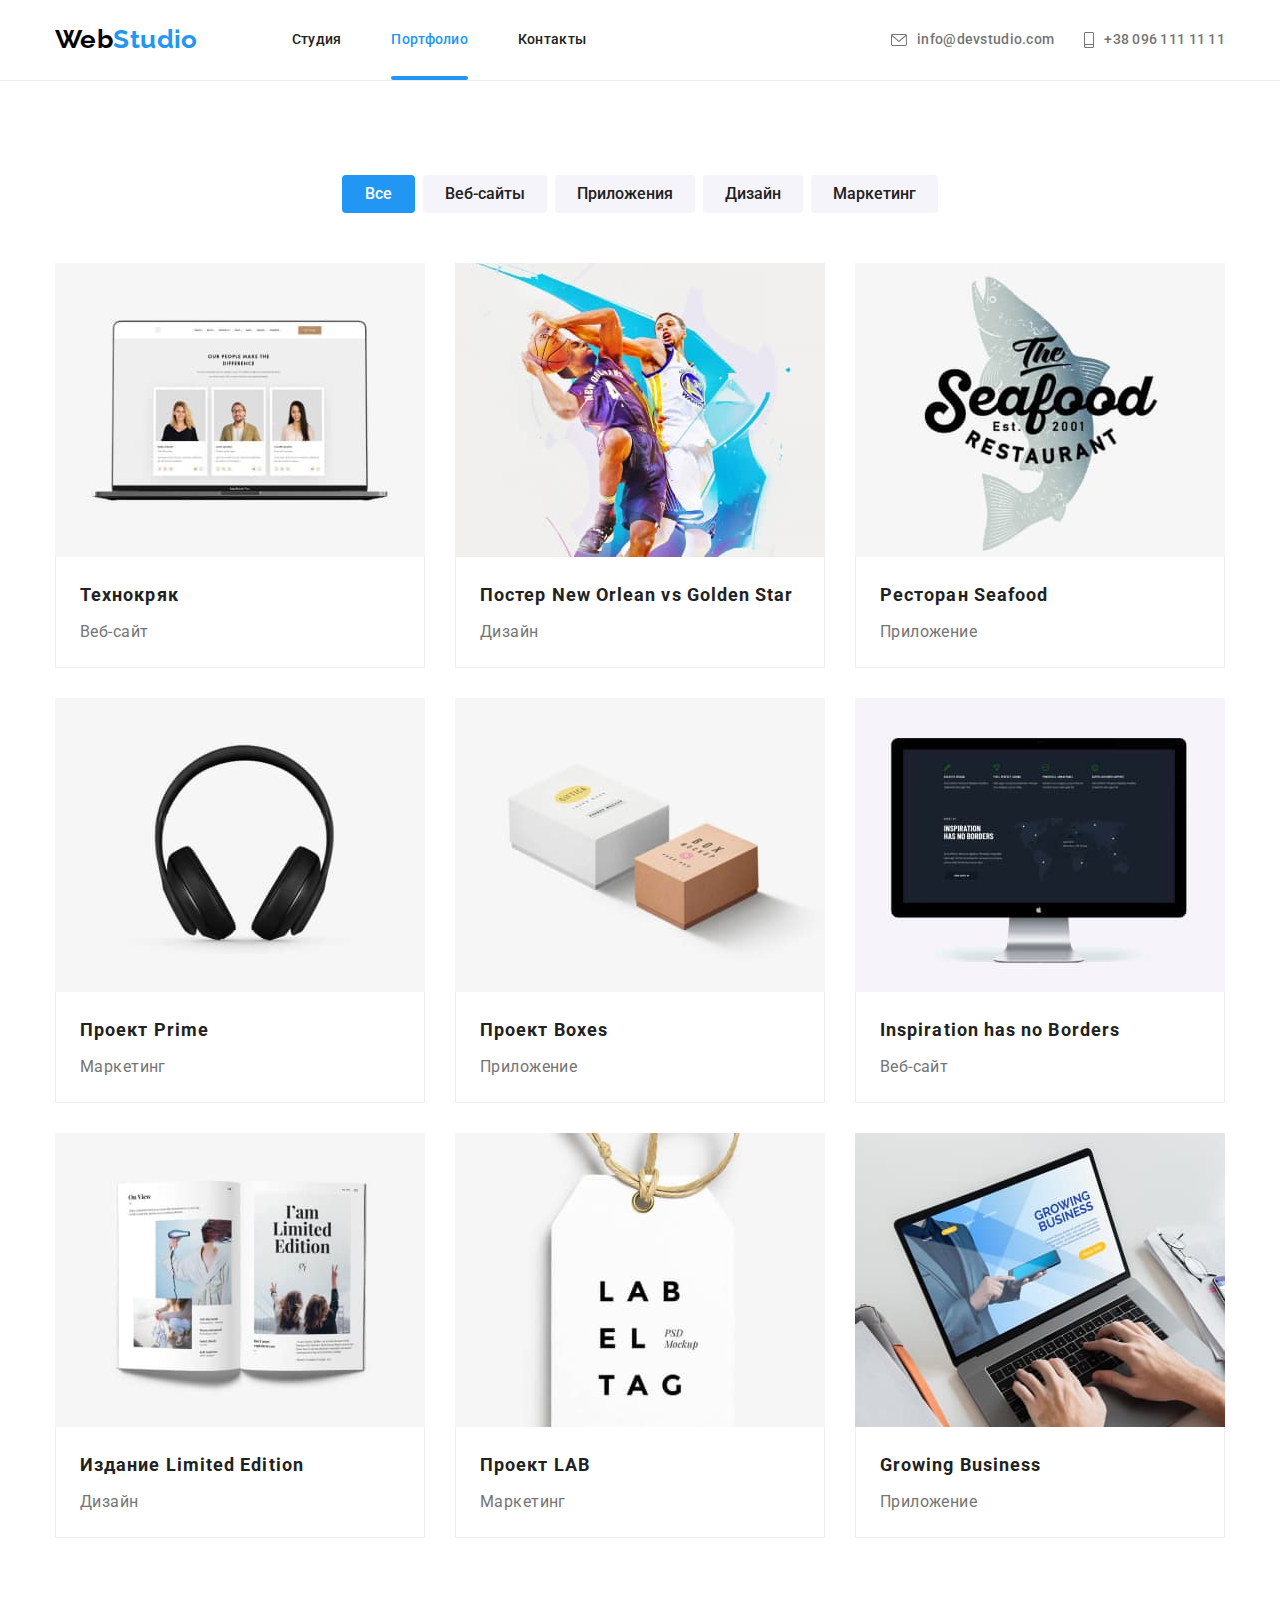
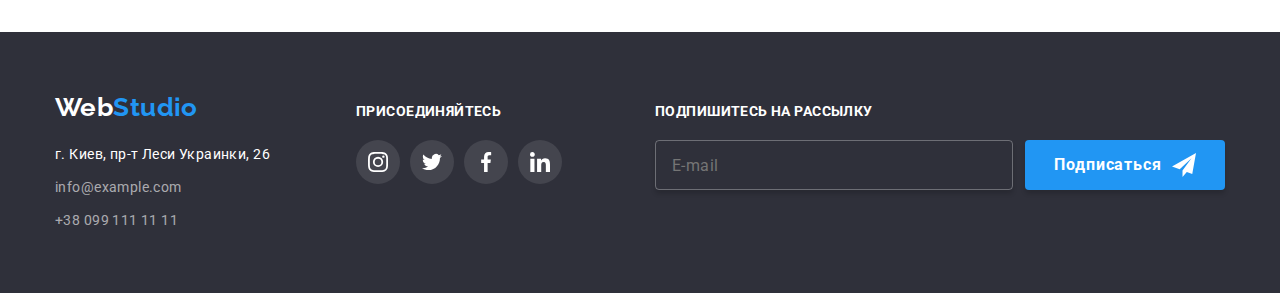
==== commit 1ae00454: "Исправляет замечания ментора" ====
--- a/portfolio.html
+++ b/portfolio.html
@@ -81,7 +81,7 @@
                 <h1 class="visually-hidden">Фильтрация</h1>
                 <ul class="portfolio__filter-list">
                     <li class="portfolio__filter-item">
-                        <button class="portfolio__filter-btn" type="button">Все</button>
+                        <button class="portfolio__filter-btn active" type="button">Все</button>
                     </li>
                     <li class="portfolio__filter-item">
                         <button class="portfolio__filter-btn" type="button">Веб-сайты</button>
@@ -108,11 +108,11 @@
                                         srcset="./images/examples/example1/example1-mobile@1x.jpg 1x, ./images/examples/example1/example1-mobile@2x.jpg 2x"
                                         media="(max-width:767px)" />
                                     <source
+                                        srcset="./images/examples/example1/example1-desktop@1x.jpg 1x, ./images/examples/example1/example1-desktop@2x.jpg 2x"
+                                        media="(min-width:1200px)" />
+                                    <source
                                         srcset="./images/examples/example1/example1-tablet@1x.jpg 1x, ./images/examples/example1/example1-tablet@2x.jpg 2x"
                                         media="(min-width:768px)" />
-                                    <source
-                                        srcset="./images/examples/example1/example1-desktop@1x.jpg 1x, ./images/examples/example1/example1-desktop@2x.jpg 2x"
-                                        media="(min-width:1200px)" />
                                     <img class="portfolio__project-image" src="./images/examples/example1/example1-desktop@1x.jpg"
                                         alt="Изображение проекта 1" />
                                 </picture>
@@ -136,11 +136,11 @@
                                         srcset="./images/examples/example2/example2-mobile@1x.jpg 1x, ./images/examples/example2/example2-mobile@2x.jpg 2x"
                                         media="(max-width:767px)" />
                                     <source
+                                        srcset="./images/examples/example2/example2-desktop@1x.jpg 1x, ./images/examples/example2/example2-desktop@2x.jpg 2x"
+                                        media="(min-width:1200px)" />
+                                    <source
                                         srcset="./images/examples/example2/example2-tablet@1x.jpg 1x, ./images/examples/example2/example2-tablet@2x.jpg 2x"
                                         media="(min-width:768px)" />
-                                    <source
-                                        srcset="./images/examples/example2/example2-desktop@1x.jpg 1x, ./images/examples/example2/example2-desktop@2x.jpg 2x"
-                                        media="(min-width:1200px)" />
                                     <img class="portfolio__project-image" src="./images/examples/example2/example2-desktop@1x.jpg"
                                         alt="Изображение проекта 2" />
                                 </picture>
@@ -164,11 +164,11 @@
                                         srcset="./images/examples/example3/example3-mobile@1x.jpg 1x, ./images/examples/example3/example3-mobile@2x.jpg 2x"
                                         media="(max-width:767px)" />
                                     <source
+                                        srcset="./images/examples/example3/example3-desktop@1x.jpg 1x, ./images/examples/example3/example3-desktop@2x.jpg 2x"
+                                        media="(min-width:1200px)" />
+                                    <source
                                         srcset="./images/examples/example3/example3-tablet@1x.jpg 1x, ./images/examples/example3/example3-tablet@2x.jpg 2x"
                                         media="(min-width:768px)" />
-                                    <source
-                                        srcset="./images/examples/example3/example3-desktop@1x.jpg 1x, ./images/examples/example3/example3-desktop@2x.jpg 2x"
-                                        media="(min-width:1200px)" />
                                     <img class="portfolio__project-image" src="./images/examples/example3/example3-desktop@1x.jpg"
                                         alt="Изображение проекта 3" />
                                 </picture>
@@ -192,11 +192,11 @@
                                         srcset="./images/examples/example4/example4-mobile@1x.jpg 1x, ./images/examples/example4/example4-mobile@2x.jpg 2x"
                                         media="(max-width:767px)" />
                                     <source
+                                        srcset="./images/examples/example4/example4-desktop@1x.jpg 1x, ./images/examples/example4/example4-desktop@2x.jpg 2x"
+                                        media="(min-width:1200px)" />
+                                    <source
                                         srcset="./images/examples/example4/example4-tablet@1x.jpg 1x, ./images/examples/example4/example4-tablet@2x.jpg 2x"
                                         media="(min-width:768px)" />
-                                    <source
-                                        srcset="./images/examples/example4/example4-desktop@1x.jpg 1x, ./images/examples/example4/example4-desktop@2x.jpg 2x"
-                                        media="(min-width:1200px)" />
                                     <img class="portfolio__project-image" src="./images/examples/example4/example4-desktop@1x.jpg"
                                         alt="Изображение проекта 4" />
                                 </picture>
@@ -220,11 +220,11 @@
                                         srcset="./images/examples/example5/example5-mobile@1x.jpg 1x, ./images/examples/example5/example5-mobile@2x.jpg 2x"
                                         media="(max-width:767px)" />
                                     <source
+                                        srcset="./images/examples/example5/example5-desktop@1x.jpg 1x, ./images/examples/example5/example5-desktop@2x.jpg 2x"
+                                        media="(min-width:1200px)" />
+                                    <source
                                         srcset="./images/examples/example5/example5-tablet@1x.jpg 1x, ./images/examples/example5/example5-tablet@2x.jpg 2x"
                                         media="(min-width:768px)" />
-                                    <source
-                                        srcset="./images/examples/example5/example5-desktop@1x.jpg 1x, ./images/examples/example5/example5-desktop@2x.jpg 2x"
-                                        media="(min-width:1200px)" />
                                     <img class="portfolio__project-image" src="./images/examples/example5/example5-desktop@1x.jpg"
                                         alt="Изображение проекта 5" />
                                 </picture>
@@ -248,11 +248,11 @@
                                         srcset="./images/examples/example6/example6-mobile@1x.jpg 1x, ./images/examples/example6/example6-mobile@2x.jpg 2x"
                                         media="(max-width:767px)" />
                                     <source
+                                        srcset="./images/examples/example6/example6-desktop@1x.jpg 1x, ./images/examples/example6/example6-desktop@2x.jpg 2x"
+                                        media="(min-width:1200px)" />
+                                    <source
                                         srcset="./images/examples/example6/example6-tablet@1x.jpg 1x, ./images/examples/example6/example6-tablet@2x.jpg 2x"
                                         media="(min-width:768px)" />
-                                    <source
-                                        srcset="./images/examples/example6/example6-desktop@1x.jpg 1x, ./images/examples/example6/example6-desktop@2x.jpg 2x"
-                                        media="(min-width:1200px)" />
                                     <img class="portfolio__project-image" src="./images/examples/example6/example6-desktop@1x.jpg"
                                         alt="Изображение проекта 6" />
                                 </picture>
@@ -276,11 +276,11 @@
                                         srcset="./images/examples/example7/example7-mobile@1x.jpg 1x, ./images/examples/example7/example7-mobile@2x.jpg 2x"
                                         media="(max-width:767px)" />
                                     <source
+                                        srcset="./images/examples/example7/example7-desktop@1x.jpg 1x, ./images/examples/example7/example7-desktop@2x.jpg 2x"
+                                        media="(min-width:1200px)" />
+                                    <source
                                         srcset="./images/examples/example7/example7-tablet@1x.jpg 1x, ./images/examples/example7/example7-tablet@2x.jpg 2x"
                                         media="(min-width:768px)" />
-                                    <source
-                                        srcset="./images/examples/example7/example7-desktop@1x.jpg 1x, ./images/examples/example7/example7-desktop@2x.jpg 2x"
-                                        media="(min-width:1200px)" />
                                     <img class="portfolio__project-image" src="./images/examples/example7/example7-desktop@1x.jpg"
                                         alt="Изображение проекта 7" />
                                 </picture>
@@ -304,11 +304,11 @@
                                         srcset="./images/examples/example8/example8-mobile@1x.jpg 1x, ./images/examples/example8/example8-mobile@2x.jpg 2x"
                                         media="(max-width:767px)" />
                                     <source
+                                        srcset="./images/examples/example8/example8-desktop@1x.jpg 1x, ./images/examples/example8/example8-desktop@2x.jpg 2x"
+                                        media="(min-width:1200px)" />
+                                    <source
                                         srcset="./images/examples/example8/example8-tablet@1x.jpg 1x, ./images/examples/example8/example8-tablet@2x.jpg 2x"
                                         media="(min-width:768px)" />
-                                    <source
-                                        srcset="./images/examples/example8/example8-desktop@1x.jpg 1x, ./images/examples/example8/example8-desktop@2x.jpg 2x"
-                                        media="(min-width:1200px)" />
                                     <img class="portfolio__project-image" src="./images/examples/example8/example8-desktop@1x.jpg"
                                         alt="Изображение проекта 8" />
                                 </picture>
@@ -332,11 +332,11 @@
                                         srcset="./images/examples/example9/example9-mobile@1x.jpg 1x, ./images/examples/example9/example9-mobile@2x.jpg 2x"
                                         media="(max-width:767px)" />
                                     <source
+                                        srcset="./images/examples/example9/example9-desktop@1x.jpg 1x, ./images/examples/example9/example9-desktop@2x.jpg 2x"
+                                        media="(min-width:1200px)" />
+                                    <source
                                         srcset="./images/examples/example9/example9-tablet@1x.jpg 1x, ./images/examples/example9/example9-tablet@2x.jpg 2x"
                                         media="(min-width:768px)" />
-                                    <source
-                                        srcset="./images/examples/example9/example9-desktop@1x.jpg 1x, ./images/examples/example9/example9-desktop@2x.jpg 2x"
-                                        media="(min-width:1200px)" />
                                     <img class="portfolio__project-image" src="./images/examples/example9/example9-desktop@1x.jpg"
                                         alt="Изображение проекта 9" />
                                 </picture>
@@ -378,42 +378,43 @@
                         </ul>
                     </address>
                 </div>
-            </div>
+            
     
-            <div class="footer__socials">
-                <p class="footer__cta">Присоединяйтесь</p>
-                <ul class="socials footer__socials-list">
-                    <li class="socials__item">
-                        <a class="socials__link footer__socials-link" href="#">
-                            <svg class="socials__icon" width="20px" height="20px" aria-label="Instagram">
-                                <use href="./images/sprite.svg#icon-instagram"></use>
-                            </svg>
-                        </a>
-                    </li>
-                    <li class="socials__item">
-                        <a class="socials__link footer__socials-link" href="#">
-                            <svg class="socials__icon" width="20px" height="20px" aria-label="Twitter">
-                                <use href="./images/sprite.svg#icon-twitter"></use>
-                            </svg>
-                        </a>
-                    </li>
-            
-                    <li class="socials__item">
-                        <a class="socials__link footer__socials-link" href="#">
-                            <svg class="socials__icon" width="20px" height="20px" aria-label="Facebook">
-                                <use href="./images/sprite.svg#icon-facebook"></use>
-                            </svg>
-                        </a>
-                    </li>
-            
-                    <li class="socials__item">
-                        <a class="socials__link footer__socials-link" href="#">
-                            <svg class="socials__icon" width="20px" height="20px" aria-label="LinkedIn">
-                                <use href="./images/sprite.svg#icon-linkedin"></use>
-                            </svg>
-                        </a>
-                    </li>
-                </ul>
+                <div class="footer__socials">
+                    <p class="footer__cta">Присоединяйтесь</p>
+                    <ul class="socials footer__socials-list">
+                        <li class="socials__item">
+                            <a class="socials__link footer__socials-link" href="#">
+                                <svg class="socials__icon" width="20px" height="20px" aria-label="Instagram">
+                                    <use href="./images/sprite.svg#icon-instagram"></use>
+                                </svg>
+                            </a>
+                        </li>
+                        <li class="socials__item">
+                            <a class="socials__link footer__socials-link" href="#">
+                                <svg class="socials__icon" width="20px" height="20px" aria-label="Twitter">
+                                    <use href="./images/sprite.svg#icon-twitter"></use>
+                                </svg>
+                            </a>
+                        </li>
+                
+                        <li class="socials__item">
+                            <a class="socials__link footer__socials-link" href="#">
+                                <svg class="socials__icon" width="20px" height="20px" aria-label="Facebook">
+                                    <use href="./images/sprite.svg#icon-facebook"></use>
+                                </svg>
+                            </a>
+                        </li>
+                
+                        <li class="socials__item">
+                            <a class="socials__link footer__socials-link" href="#">
+                                <svg class="socials__icon" width="20px" height="20px" aria-label="LinkedIn">
+                                    <use href="./images/sprite.svg#icon-linkedin"></use>
+                                </svg>
+                            </a>
+                        </li>
+                    </ul>
+                </div>
             </div>
             <div class="footer__subscribe">
                 <form class="footer__form">
--- a/css/main.min.css
+++ b/css/main.min.css
@@ -1 +1 @@
-body{font-family:"Roboto",sans-serif;color:#757575;font-size:14px;letter-spacing:.03em;background-color:#fff}body.modal-open{overflow:hidden}body.menu-open{overflow:hidden}h1,h2,h3,h4,p,ul{margin:0px;padding:0px;list-style:none}html{-webkit-box-sizing:border-box;box-sizing:border-box}*,*::after,*::before{-webkit-box-sizing:inherit;box-sizing:inherit}h1,h2,h3,h4,h5,h6,p{margin-top:0}.list{list-style:none;padding-left:0;margin:0}.link{text-decoration:none;color:inherit}img{display:block;max-width:100%;height:auto}address{font-style:normal}.container{padding-left:15px;padding-right:15px;margin-left:auto;margin-right:auto}.footer-container{padding-left:15px;padding-right:15px;margin-left:auto;margin-right:auto}ul{margin:0}.visually-hidden{position:absolute;width:1px;height:1px;margin:-1px;border:0;padding:0;white-space:nowrap;-webkit-clip-path:inset(100%);clip-path:inset(100%);clip:rect(0 0 0 0);overflow:hidden}.section{padding:60px 0px}@media screen and (min-width: 1200px){.section{padding:94px 0px}}.container{padding:0px 15px;margin:auto}@media screen and (min-width: 480px){.container{width:480px}}@media screen and (min-width: 768px){.container{width:768px}}@media screen and (min-width: 1200px){.container{width:1200px}}.section{padding-top:94px;padding-bottom:94px}.logo{color:var(--accent-color);text-decoration:none;font-family:"Raleway";font-style:normal;font-weight:700;font-size:26px;line-height:1.19;padding-top:24px;padding-bottom:25px}.logo__accent{color:var(--title-text-color)}.logo{display:block;text-decoration:none;font-family:"Raleway",sans-serif;font-weight:700;font-size:24px;line-height:1.17;color:#000}@media screen and (max-width: 767px){.logo{padding:16px 0px}}@media screen and (min-width: 768px)and (max-width: 1199px){.logo{padding:26px 0px}}@media screen and (min-width: 1200px){.logo{padding:24px 0px 25px 0px;font-size:26px;line-height:1.19}}.logo__accent{color:#2196f3}.contacts{margin-left:auto;display:-webkit-box;display:-ms-flexbox;display:flex;-webkit-box-align:center;-ms-flex-align:center;align-items:center}.contacts__item{display:inline-block}.contacts__link{font-weight:500;line-height:1.14;color:var(--primary-text-color);text-decoration:none;display:-webkit-box;display:-ms-flexbox;display:flex;-webkit-box-align:center;-ms-flex-align:center;align-items:center;padding-top:32px;padding-bottom:32px;color:var(--main-color);letter-spacing:.02em;-webkit-transition:color 250ms var(--timing-function);transition:color 250ms var(--timing-function)}.contacts__icon{fill:currentColor;margin-right:10px}.contacts__icon:hover{color:var(--accent-color)}.button,.footer__btn{display:-webkit-box;display:-ms-flexbox;display:flex;min-width:200px;padding-top:10px;padding-bottom:10px;-webkit-box-pack:center;-ms-flex-pack:center;justify-content:center;-webkit-box-align:center;-ms-flex-align:center;align-items:center;margin:auto;color:#fff;background-color:#2196f3;font-weight:700;font-size:16px;line-height:1.88;letter-spacing:.06em;cursor:pointer;border-radius:4px;border-width:0px;-webkit-box-shadow:0px 4px 4px rgba(0,0,0,.15);box-shadow:0px 4px 4px rgba(0,0,0,.15);-webkit-transition:background-color 250ms cubic-bezier(0.4, 0, 0.2, 1);transition:background-color 250ms cubic-bezier(0.4, 0, 0.2, 1)}.button:hover,.button:focus,.footer__btn:hover,.footer__btn:focus{background-color:#188ce8}.header__logo-accent-text{color:var(--primary-white-color)}.header__menu-link{display:block;line-height:1.18;font-size:40px;color:#212121;text-decoration:none;font-weight:500;letter-spacing:.02em;-webkit-transition:color 250ms cubic-bezier(0.4, 0, 0.2, 1);transition:color 250ms cubic-bezier(0.4, 0, 0.2, 1)}@media screen and (min-width: 768px){.header__menu-link{padding-top:32px;padding-bottom:32px;line-height:1.14;font-size:14px}.header__menu-link--current::after{position:absolute;bottom:0;content:"";display:block;height:4px;width:100%;background-color:#2196f3;border-radius:2px}}.header__menu-link--current,.header__menu-link:hover,.header__menu-link:focus{color:#2196f3}.header__contacts-link{text-decoration:none;color:#757575;font-size:24px;font-weight:500;line-height:1.17;letter-spacing:.02em;-webkit-transition:color 250ms cubic-bezier(0.4, 0, 0.2, 1);transition:color 250ms cubic-bezier(0.4, 0, 0.2, 1)}@media screen and (max-width: 767px){.header__contacts-link--large{color:#2196f3;font-size:34px;line-height:1.18}}@media screen and (max-width: 400px){.header__contacts-link--large{color:#2196f3;font-size:26px;line-height:1.18}}@media screen and (min-width: 768px){.header__contacts-link{display:-webkit-box;display:-ms-flexbox;display:flex;-webkit-box-align:center;-ms-flex-align:center;align-items:center;font-size:12px}}@media screen and (min-width: 1200px){.header__contacts-link{padding-top:32px;padding-bottom:32px;font-size:14px;line-height:1.14}}.header__contacts-link:hover,.header__contacts-link:focus{color:#2196f3}@media screen and (min-width: 768px){.header__menu-item{position:relative}}.header__menu-item:not(:last-child){margin:0px 0px 32px 0px}@media screen and (min-width: 768px){.header__menu-item:not(:last-child){margin:0px 50px 0px 0px}}.header{position:relative;height:60px;border-bottom:1px solid #ececec}@media screen and (min-width: 768px){.header{-webkit-box-sizing:content-box;box-sizing:content-box;height:80px}}.header__menu-list{display:-webkit-box;display:-ms-flexbox;display:flex;-webkit-box-orient:vertical;-webkit-box-direction:normal;-ms-flex-direction:column;flex-direction:column}@media screen and (min-width: 768px){.header__menu-list{-webkit-box-orient:horizontal;-webkit-box-direction:normal;-ms-flex-direction:row;flex-direction:row;margin:0px 84px 0px 0px}}@media screen and (min-width: 1200px){.header__menu-list{margin:0px 305px 0px 0px}}.header__contacts-list{display:-webkit-box;display:-ms-flexbox;display:flex;-webkit-box-orient:vertical;-webkit-box-direction:reverse;-ms-flex-direction:column-reverse;flex-direction:column-reverse}@media screen and (max-width: 767px){.header__contacts-list{margin-bottom:64px}}@media screen and (min-width: 768px){.header__contacts-list{-webkit-box-orient:vertical;-webkit-box-direction:normal;-ms-flex-direction:column;flex-direction:column}}@media screen and (min-width: 1200px){.header__contacts-list{-webkit-box-orient:horizontal;-webkit-box-direction:normal;-ms-flex-direction:row;flex-direction:row}}.header__container{display:-webkit-box;display:-ms-flexbox;display:flex;-webkit-box-pack:justify;-ms-flex-pack:justify;justify-content:space-between;-webkit-box-align:center;-ms-flex-align:center;align-items:center}@media screen and (min-width: 768px){.header__contacts-item:nth-child(1){margin:0px 0px 10px 0px}}@media screen and (min-width: 1200px){.header__contacts-item:nth-child(1){margin:0px 30px 0px 0px}}@media screen and (max-width: 767px){.header__contacts-item:nth-child(2){margin:0px 0px 32px 0px}}@media screen and (max-width: 767px){.header__contacts-icon{display:none}}@media screen and (min-width: 768px){.header__contacts-icon{fill:currentColor;margin-right:8px}}@media screen and (min-width: 1200px){.header__contacts-icon{margin-right:10px}.header__contacts-item:nth-child(1) .header__contacts-icon{width:16px;height:12px}.header__contacts-item:nth-child(2) .header__contacts-icon{width:10px;height:16px}}.header__socials{display:-webkit-box;display:-ms-flexbox;display:flex}@media screen and (min-width: 768px){.header__socials{display:none}}.header__socials-item{display:inline-block;padding:0px 10px}.header__socials-item:not(:last-child){border-right:1px solid rgba(33,33,33,.2)}.header__socials-item:nth-child(1){padding-left:0}.header__socials-item:last-child{padding-right:0}.header__socials-link{font-weight:500;font-size:18px;line-height:1.22;letter-spacing:.02em;color:#2196f3}@media screen and (max-width: 400px){.header__socials-link{font-size:12px}}.header__button{display:-webkit-inline-box;display:-ms-inline-flexbox;display:inline-flex;padding:0;border:none;background-color:rgba(0,0,0,0)}@media screen and (min-width: 768px){.header__button{display:none}}.header__button-icon{fill:#212121;-webkit-transition:fill 250ms cubic-bezier(0.4, 0, 0.2, 1);transition:fill 250ms cubic-bezier(0.4, 0, 0.2, 1)}.header__button.is-open .header__button-icon{display:block;position:fixed;z-index:69;right:15px;top:10px}.header__button-icon:hover,.header__button-icon:focus{fill:#2196f3}.header__icon-cross{display:none;-webkit-transform:translate(25%, 25%);transform:translate(25%, 25%)}.header__button.is-open .header__icon-cross{display:block}.header__icon-menu{-webkit-transform:translate(25%, 25%);transform:translate(25%, 25%)}.header__button.is-open .header__icon-menu{display:none}.header__menu{background-color:#fff}@media screen and (max-width: 767px){.header__menu{display:none;position:fixed;top:0;left:0;z-index:33;width:100%;height:100%;padding:48px 0px 48px 40px}}@media screen and (max-width: 767px)and (max-width: 400px){.header__menu{padding:20px}}@media screen and (max-width: 767px){.header__menu.is-open{display:-webkit-box;display:-ms-flexbox;display:flex;-webkit-box-orient:vertical;-webkit-box-direction:normal;-ms-flex-direction:column;flex-direction:column;-webkit-box-pack:justify;-ms-flex-pack:justify;justify-content:space-between}}@media screen and (min-width: 768px){.header__menu{display:-webkit-box;display:-ms-flexbox;display:flex;-webkit-box-align:center;-ms-flex-align:center;align-items:center}}.hero{max-width:1600px;height:600px;margin-left:auto;margin-right:auto;padding:118px 0px;text-align:center;background-color:#c4c4c4;background-image:-webkit-gradient(linear, left top, left bottom, from(rgba(47, 48, 58, 0.4)), to(rgba(47, 48, 58, 0.4))),url(../images/hero/hero-small@1x.jpg);background-image:linear-gradient(rgba(47, 48, 58, 0.4), rgba(47, 48, 58, 0.4)),url(../images/hero/hero-small@1x.jpg);background-size:cover;background-repeat:no-repeat;background-position:center}@media screen and (-webkit-min-device-pixel-ratio: 2),screen and (min-resolution: 2dppx),screen and (min-resolution: 192dpi),screen and (min-device-pixel-ratio: 2){.hero{background-image:-webkit-gradient(linear, left top, left bottom, from(rgba(47, 48, 58, 0.4)), to(rgba(47, 48, 58, 0.4))),url(../images/hero/hero-small@2x.jpg);background-image:linear-gradient(rgba(47, 48, 58, 0.4), rgba(47, 48, 58, 0.4)),url(../images/hero/hero-small@2x.jpg)}}@media screen and (min-width: 768px){.hero{background-image:-webkit-gradient(linear, left top, left bottom, from(rgba(47, 48, 58, 0.4)), to(rgba(47, 48, 58, 0.4))),url(../images/hero/hero-medium@1x.jpg);background-image:linear-gradient(rgba(47, 48, 58, 0.4), rgba(47, 48, 58, 0.4)),url(../images/hero/hero-medium@1x.jpg)}}@media screen and (min-width: 768px)and (-webkit-min-device-pixel-ratio: 2),screen and (min-width: 768px)and (min-resolution: 2dppx),screen and (min-width: 768px)and (min-resolution: 192dpi),screen and (min-width: 768px)and (min-device-pixel-ratio: 2){.hero{background-image:-webkit-gradient(linear, left top, left bottom, from(rgba(47, 48, 58, 0.4)), to(rgba(47, 48, 58, 0.4))),url(../images/hero/hero-medium@2x.jpg);background-image:linear-gradient(rgba(47, 48, 58, 0.4), rgba(47, 48, 58, 0.4)),url(../images/hero/hero-medium@2x.jpg)}}@media screen and (min-width: 1200px){.hero{height:600px;padding:200px 0px;background-image:-webkit-gradient(linear, left top, left bottom, from(rgba(47, 48, 58, 0.4)), to(rgba(47, 48, 58, 0.4))),url(../images/hero/hero-large@1x.jpg);background-image:linear-gradient(rgba(47, 48, 58, 0.4), rgba(47, 48, 58, 0.4)),url(../images/hero/hero-large@1x.jpg)}}@media screen and (min-width: 1200px)and (-webkit-min-device-pixel-ratio: 2),screen and (min-width: 1200px)and (min-resolution: 2dppx),screen and (min-width: 1200px)and (min-resolution: 192dpi),screen and (min-width: 1200px)and (min-device-pixel-ratio: 2){.hero{background-image:-webkit-gradient(linear, left top, left bottom, from(rgba(47, 48, 58, 0.4)), to(rgba(47, 48, 58, 0.4))),url(../images/hero/hero-large@2x.jpg);background-image:linear-gradient(rgba(47, 48, 58, 0.4), rgba(47, 48, 58, 0.4)),url(../images/hero/hero-large@2x.jpg)}}.hero__title{margin-bottom:30px;color:#fff;font-weight:900;font-size:26px;line-height:1.62;letter-spacing:.06em;text-transform:uppercase}@media screen and (min-width: 768px){.hero__title{max-width:360px;margin-left:auto;margin-right:auto}}@media screen and (min-width: 1200px){.hero__title{max-width:696px;font-size:44px;line-height:1.36}}.hero__button:hover,.hero__button:focus{background-color:#188ce8;color:#fff}.benefits__icon-wrapper{display:-webkit-box;display:-ms-flexbox;display:flex;-webkit-box-pack:center;-ms-flex-pack:center;justify-content:center;-webkit-box-align:center;-ms-flex-align:center;align-items:center;margin-bottom:30px;height:120px;background-color:#f5f4fa;border-radius:4px}.benefits__title{margin-bottom:10px;color:#212121;font-weight:700;font-size:14px;line-height:1.14;text-transform:uppercase}.benefits__descr{color:#757575;line-height:1.71}.benefits__list{display:block}@media screen and (min-width: 768px){.benefits__list{-ms-flex-wrap:wrap;flex-wrap:wrap;display:-webkit-box;display:-ms-flexbox;display:flex}}@media screen and (min-width: 1200px){.benefits__list{-ms-flex-wrap:nowrap;flex-wrap:nowrap}}@media screen and (max-width: 767px){.benefits__item:not(:last-child){margin-bottom:30px}}@media screen and (min-width: 768px)and (max-width: 1199px){.benefits__item{width:354px}.benefits__item:nth-child(2n+1){margin-right:30px}.benefits__item:nth-child(-n+2){margin-bottom:30px}}@media screen and (min-width: 1200px){.benefits__item{width:270px}.benefits__item:not(:last-child){margin-right:30px}}.activities{display:none;padding-top:0px}@media screen and (min-width: 1200px){.activities{display:block}}.section__title{margin-bottom:30px;color:#212121;font-weight:700;font-size:28px;line-height:1.18;text-align:center}@media screen and (min-width: 1200px){.section__title{margin-bottom:50px;font-size:36px;line-height:1.17}}.activities__image{display:block}.activities__list{display:-webkit-box;display:-ms-flexbox;display:flex;-webkit-box-pack:justify;-ms-flex-pack:justify;justify-content:space-between}.activities__overlay{position:relative}.activities__title{position:absolute;bottom:0;width:100%;height:70px;display:-webkit-box;display:-ms-flexbox;display:flex;-webkit-box-align:center;-ms-flex-align:center;align-items:center;-webkit-box-pack:center;-ms-flex-pack:center;justify-content:center;font-weight:700;line-height:1.14;text-transform:uppercase;color:#fff;background-color:rgba(47,48,58,.8)}.team{background-color:#f5f4fa}.team__name{margin-bottom:10px;color:#212121;font-weight:500;font-size:16px;line-height:1.19}.team__image{display:block;max-width:100%;height:auto}.team__position{margin-bottom:16px;color:#757575;font-size:16px;line-height:1.19}@media screen and (min-width: 768px){.team__list{display:-webkit-box;display:-ms-flexbox;display:flex;-ms-flex-wrap:wrap;flex-wrap:wrap}}@media screen and (min-width: 1200px){.team__list{-ms-flex-wrap:nowrap;flex-wrap:nowrap}}.team__wrapper{padding:30px 0px 24px 0px;text-align:center}@media screen and (min-width: 1200px){.team__wrapper{padding:30px 0px}}.team__item{-webkit-box-shadow:0px 1px 3px rgba(0,0,0,.12),0px 1px 1px rgba(0,0,0,.14),0px 2px 1px rgba(0,0,0,.2);box-shadow:0px 1px 3px rgba(0,0,0,.12),0px 1px 1px rgba(0,0,0,.14),0px 2px 1px rgba(0,0,0,.2);border-radius:0px 0px 4px 4px;background-color:#fff}@media screen and (max-width: 767px){.team__item:not(:last-child){margin-bottom:30px}}@media screen and (min-width: 768px)and (max-width: 1199px){.team__item{width:calc((100% - 30px)/2)}.team__item:nth-child(2n+1){margin-right:30px}.team__item:nth-child(-n+2){margin-bottom:30px}}@media screen and (min-width: 1200px){.team__item{width:calc((100% - 30px)/2)}.team__item:nth-child(-n+3){margin-right:30px}.team__item:nth-child(-n+2){margin-bottom:0px}}.socials{display:-webkit-box;display:-ms-flexbox;display:flex;-webkit-box-pack:center;-ms-flex-pack:center;justify-content:center}.socials__item:not(:last-child){margin-right:10px}.socials__link{display:-webkit-box;display:-ms-flexbox;display:flex;-webkit-box-pack:center;-ms-flex-pack:center;justify-content:center;-webkit-box-align:center;-ms-flex-align:center;align-items:center;width:44px;height:44px;border-radius:50%;fill:#afb1b8;-webkit-transition:background-color 250ms cubic-bezier(0.4, 0, 0.2, 1),fill 250ms cubic-bezier(0.4, 0, 0.2, 1);transition:background-color 250ms cubic-bezier(0.4, 0, 0.2, 1),fill 250ms cubic-bezier(0.4, 0, 0.2, 1)}.socials__link:hover,.socials__link:focus{background-color:#2196f3;fill:#fff}.clients__list{display:-webkit-box;display:-ms-flexbox;display:flex;-ms-flex-wrap:wrap;flex-wrap:wrap}.clients__link{display:-webkit-box;display:-ms-flexbox;display:flex;-webkit-box-pack:center;-ms-flex-pack:center;justify-content:center;-webkit-box-align:center;-ms-flex-align:center;align-items:center;height:92px;border:1px solid #afb1b8;border-radius:4px;fill:#afb1b8;-webkit-transition:border-color 250ms cubic-bezier(0.4, 0, 0.2, 1),fill 250ms cubic-bezier(0.4, 0, 0.2, 1);transition:border-color 250ms cubic-bezier(0.4, 0, 0.2, 1),fill 250ms cubic-bezier(0.4, 0, 0.2, 1)}.clients__link:hover,.clients__link:focus{fill:#2196f3;border-color:#2196f3}.clients__item{margin-right:30px;margin-bottom:30px}@media screen and (max-width: 479px){.clients__item{width:calc((100% - 30px)/2)}.clients__item:nth-child(2n){margin-right:0px}.clients__item:nth-child(n+5){margin-bottom:0px}}@media screen and (min-width: 480px)and (max-width: 767px){.clients__item{width:210px}.clients__item:nth-child(2n){margin-right:0px}.clients__item:nth-child(n+5){margin-bottom:0px}}@media screen and (min-width: 768px)and (max-width: 1199px){.clients__item{width:226px}.clients__item:nth-child(3n){margin-right:0px}.clients__item:nth-child(n+4){margin-bottom:0px}}@media screen and (min-width: 1200px){.clients__item{width:170px;margin-bottom:0}.clients__item:last-child{margin-right:0px}}.footer{padding-top:60px;padding-bottom:60px;background-color:#2f303a}.footer__logo{margin:0px 0px 20px 0px;padding:0;color:#fff}.footer__address{color:#fff;font-style:normal;line-height:1.71}@media screen and (max-width: 767px){.footer__address{margin-bottom:60px}}.footer__map{margin-bottom:20px;color:var(--primary-white-color);line-height:1.14;text-decoration:none}.footer__item:nth-child(-n+2){margin-bottom:9px}.footer__link{text-decoration:none;color:rgba(255,255,255,.6);-webkit-transition:color 250ms cubic-bezier(0.4, 0, 0.2, 1);transition:color 250ms cubic-bezier(0.4, 0, 0.2, 1)}.footer__link:hover,.footer__link:focus{color:#2196f3}.footer__contacts{min-width:231px}@media screen and (min-width: 768px){.footer__contacts{margin-right:165px}}@media screen and (min-width: 1200px){.footer__contacts{margin-right:70px}}.footer__socials{min-width:206px}.footer__socials-link{background-color:rgba(255,255,255,.1);fill:#fff}@media screen and (min-width: 1200px){.footer__subscribe{margin-left:auto}}.footer__container{display:-webkit-box;display:-ms-flexbox;display:flex;-webkit-box-orient:vertical;-webkit-box-direction:normal;-ms-flex-direction:column;flex-direction:column;text-align:center}@media screen and (min-width: 1200px){.footer__container{-webkit-box-orient:horizontal;-webkit-box-direction:normal;-ms-flex-direction:row;flex-direction:row;-webkit-box-align:baseline;-ms-flex-align:baseline;align-items:baseline;text-align:left}}.footer__contacts-socials{display:-webkit-box;display:-ms-flexbox;display:flex;-webkit-box-pack:center;-ms-flex-pack:center;justify-content:center;-webkit-box-align:baseline;-ms-flex-align:baseline;align-items:baseline}@media screen and (max-width: 767px){.footer__contacts-socials{-webkit-box-orient:vertical;-webkit-box-direction:normal;-ms-flex-direction:column;flex-direction:column;-webkit-box-align:center;-ms-flex-align:center;align-items:center}}@media screen and (max-width: 1199px){.footer__contacts-socials{margin-bottom:60px}}@media screen and (min-width: 1200px){.footer__contacts-socials{-webkit-box-align:baseline;-ms-flex-align:baseline;align-items:baseline}}.footer__cta{margin-bottom:20px;text-transform:uppercase;color:#fff;font-weight:700;line-height:1.14}.footer__form{display:-webkit-box;display:-ms-flexbox;display:flex;-webkit-box-orient:vertical;-webkit-box-direction:normal;-ms-flex-direction:column;flex-direction:column}.footer__input-wrap{display:-webkit-box;display:-ms-flexbox;display:flex;-webkit-box-orient:vertical;-webkit-box-direction:normal;-ms-flex-direction:column;flex-direction:column}@media screen and (min-width: 1200px){.footer__input-wrap{-webkit-box-orient:horizontal;-webkit-box-direction:normal;-ms-flex-direction:row;flex-direction:row}}.button__icon{margin-left:10px}.footer__input{padding:0px 16px;margin:0px 0px 20px 0px;height:50px;font-size:16px;line-height:1.25;letter-spacing:inherit;color:#fff;background-color:inherit;border:1px solid rgba(255,255,255,.3);-webkit-box-shadow:0px 4px 4px rgba(0,0,0,.15);box-shadow:0px 4px 4px rgba(0,0,0,.15);border-radius:4px}@media screen and (min-width: 767px){.footer__input{width:450px;margin-left:auto;margin-right:auto}}@media screen and (min-width: 1200px){.footer__input{margin:0px 12px 0px 0px;width:358px}}.footer__input:focus{border:1px solid #fff;outline-width:0px}.portfolio{padding:94px 0}.filter-list{display:-webkit-box;display:-ms-flexbox;display:flex;list-style:none;-webkit-box-pack:center;-ms-flex-pack:center;justify-content:center;margin-bottom:50px;-webkit-padding-start:0;padding-inline-start:0}.filter-list .filter-item+.filter-item{margin-left:8px}.button-filt{font-family:inherit;color:var(--title-text-color);background:#f5f4fa;border:none;cursor:pointer;font-weight:500;font-size:16px;line-height:1.62;text-align:center;padding:6px 22px;border-radius:4px;border:none;-webkit-transition:color 250ms var(--timing-function),background-color 250ms var(--timing-function),-webkit-box-shadow 250ms var(--timing-function);transition:color 250ms var(--timing-function),background-color 250ms var(--timing-function),-webkit-box-shadow 250ms var(--timing-function);transition:color 250ms var(--timing-function),background-color 250ms var(--timing-function),box-shadow 250ms var(--timing-function);transition:color 250ms var(--timing-function),background-color 250ms var(--timing-function),box-shadow 250ms var(--timing-function),-webkit-box-shadow 250ms var(--timing-function)}.button-filt.active{color:var(--primary-white-color);background:var(--accent-color)}.button-filt:hover,.button-filt:focus{cursor:pointer;background:var(--accent-color);color:var(--primary-white-color);-webkit-box-shadow:0px 3px 1px rgba(0,0,0,.1),0px 1px 2px rgba(0,0,0,.08),0px 2px 2px rgba(0,0,0,.12);box-shadow:0px 3px 1px rgba(0,0,0,.1),0px 1px 2px rgba(0,0,0,.08),0px 2px 2px rgba(0,0,0,.12);border-radius:4px}.portfolio__filter-list{display:-webkit-box;display:-ms-flexbox;display:flex;-ms-flex-wrap:wrap;flex-wrap:wrap;-webkit-box-pack:start;-ms-flex-pack:start;justify-content:flex-start;margin-bottom:40px}@media screen and (min-width: 768px){.portfolio__filter-list{-ms-flex-wrap:nowrap;flex-wrap:nowrap;-webkit-box-pack:center;-ms-flex-pack:center;justify-content:center;margin-bottom:30px}}@media screen and (min-width: 1200px){.portfolio__filter-list{margin-bottom:50px}}.portfolio__filter-item:not(:last-child){margin-right:8px}@media screen and (max-width: 383px){.portfolio__filter-item:nth-child(2n){margin-right:0px}.portfolio__filter-item:nth-child(-n+4){margin-bottom:15px}}@media screen and (min-width: 384px)and (max-width: 767px){.portfolio__filter-item:nth-child(3){margin-right:0px}.portfolio__filter-item:nth-child(-n+3){margin-bottom:15px}}.portfolio__filter-btn{min-width:73px;padding:6px 22px;color:#212121;background-color:#f5f4fa;font-weight:500;font-size:16px;line-height:1.62;cursor:pointer;border-width:0px;border-radius:4px;-webkit-box-shadow:none;box-shadow:none;-webkit-transition:color 250ms cubic-bezier(0.4, 0, 0.2, 1),background-color 250ms cubic-bezier(0.4, 0, 0.2, 1),-webkit-box-shadow 250ms cubic-bezier(0.4, 0, 0.2, 1);transition:color 250ms cubic-bezier(0.4, 0, 0.2, 1),background-color 250ms cubic-bezier(0.4, 0, 0.2, 1),-webkit-box-shadow 250ms cubic-bezier(0.4, 0, 0.2, 1);transition:color 250ms cubic-bezier(0.4, 0, 0.2, 1),background-color 250ms cubic-bezier(0.4, 0, 0.2, 1),box-shadow 250ms cubic-bezier(0.4, 0, 0.2, 1);transition:color 250ms cubic-bezier(0.4, 0, 0.2, 1),background-color 250ms cubic-bezier(0.4, 0, 0.2, 1),box-shadow 250ms cubic-bezier(0.4, 0, 0.2, 1),-webkit-box-shadow 250ms cubic-bezier(0.4, 0, 0.2, 1)}.portfolio__filter-btn:hover,.portfolio__filter-btn:focus{color:#fff;background-color:#2196f3;-webkit-box-shadow:0px 3px 1px rgba(0,0,0,.1),0px 1px 2px rgba(0,0,0,.08),0px 2px 2px rgba(0,0,0,.12);box-shadow:0px 3px 1px rgba(0,0,0,.1),0px 1px 2px rgba(0,0,0,.08),0px 2px 2px rgba(0,0,0,.12)}.portfolio__project-list{display:-webkit-box;display:-ms-flexbox;display:flex;-webkit-box-orient:vertical;-webkit-box-direction:normal;-ms-flex-direction:column;flex-direction:column}@media screen and (min-width: 768px){.portfolio__project-list{-webkit-box-orient:horizontal;-webkit-box-direction:normal;-ms-flex-direction:row;flex-direction:row;-ms-flex-wrap:wrap;flex-wrap:wrap}}.portfolio__project-item{-ms-flex-preferred-size:100%;flex-basis:100%}.portfolio__project-item:not(:last-child){margin-bottom:30px}@media screen and (min-width: 768px){.portfolio__project-item{-ms-flex-preferred-size:calc((100% - 30px)/2);flex-basis:calc((100% - 30px)/2);margin-right:30px}}@media screen and (min-width: 768px)and (max-width: 1199px){.portfolio__project-item:nth-child(2n),.portfolio__project-item:last-child{margin-right:0}}@media screen and (min-width: 1200px){.portfolio__project-item{-ms-flex-preferred-size:calc((100% - 60px)/3);flex-basis:calc((100% - 60px)/3)}.portfolio__project-item:nth-child(3n){margin-right:0}.portfolio__project-item:nth-child(n+7){margin-bottom:0}}.portfolio__project-image{display:block;width:100%;height:auto}.portfolio__project-overlay{position:relative;overflow:hidden}.portfolio__project-text{position:absolute;bottom:0;z-index:25;width:100%;height:100%;padding:77px 24px;font-size:18px;line-height:1.56;color:#fff;background-color:rgba(33,150,243,.9);-webkit-transform:translateY(101%);transform:translateY(101%);-webkit-transition:-webkit-transform 250ms cubic-bezier(0.4, 0, 0.2, 1);transition:-webkit-transform 250ms cubic-bezier(0.4, 0, 0.2, 1);transition:transform 250ms cubic-bezier(0.4, 0, 0.2, 1);transition:transform 250ms cubic-bezier(0.4, 0, 0.2, 1), -webkit-transform 250ms cubic-bezier(0.4, 0, 0.2, 1)}@media screen and (min-width: 768px){.portfolio__project-text{padding:49px 24px}}@media screen and (min-width: 1200px){.portfolio__project-text{padding:63px 24px}}.portfolio__project-item:hover .portfolio__project-text{-webkit-transform:translateY(0);transform:translateY(0)}.portfolio__project-wrap{padding:20px 0px 20px 24px;border:1px solid #eee;border-top-width:0px}.portfolio__project-title{margin-bottom:4px;color:#212121;font-weight:700;font-size:18px;line-height:2;letter-spacing:.06em}.portfolio__project-description{color:#757575;font-size:16px;line-height:1.88}.portfolio__project-link{display:block;text-decoration:none;-webkit-box-shadow:none;box-shadow:none;-webkit-transition:-webkit-box-shadow 250ms cubic-bezier(0.4, 0, 0.2, 1);transition:-webkit-box-shadow 250ms cubic-bezier(0.4, 0, 0.2, 1);transition:box-shadow 250ms cubic-bezier(0.4, 0, 0.2, 1);transition:box-shadow 250ms cubic-bezier(0.4, 0, 0.2, 1), -webkit-box-shadow 250ms cubic-bezier(0.4, 0, 0.2, 1)}.portfolio__project-link:hover,.portfolio__project-link:focus{-webkit-box-shadow:0px 1px 1px rgba(0,0,0,.12),0px 4px 4px rgba(0,0,0,.06),1px 4px 6px rgba(0,0,0,.16);box-shadow:0px 1px 1px rgba(0,0,0,.12),0px 4px 4px rgba(0,0,0,.06),1px 4px 6px rgba(0,0,0,.16)}.backdrop{position:fixed;top:0;left:0;width:100%;height:100%;background-color:rgba(0,0,0,.2);opacity:1;-webkit-transition:opacity 250ms var(--timing-function);transition:opacity 250ms var(--timing-function)}.backdrop.is-hidden{opacity:0;pointer-events:none}.backdrop.is-hidden .modal{-webkit-transform:translate(-50%, -50%) scale(2);transform:translate(-50%, -50%) scale(2)}.backdrop{padding:94px 15px;overflow-y:scroll;position:fixed;top:0;left:0;width:100%;height:100%;background-color:rgba(0,0,0,.2);opacity:1;-webkit-transition:opacity 250ms cubic-bezier(0.4, 0, 0.2, 1);transition:opacity 250ms cubic-bezier(0.4, 0, 0.2, 1)}.is-hidden{opacity:0;pointer-events:none}.modal{overflow-y:auto;background-color:#fff;-webkit-box-shadow:0px 1px 3px rgba(0,0,0,.12),0px 1px 1px rgba(0,0,0,.14),0px 2px 1px rgba(0,0,0,.2);box-shadow:0px 1px 3px rgba(0,0,0,.12),0px 1px 1px rgba(0,0,0,.14),0px 2px 1px rgba(0,0,0,.2);border-radius:4px;-webkit-transition:-webkit-transform 250ms cubic-bezier(0.4, 0, 0.2, 1);transition:-webkit-transform 250ms cubic-bezier(0.4, 0, 0.2, 1);transition:transform 250ms cubic-bezier(0.4, 0, 0.2, 1);transition:transform 250ms cubic-bezier(0.4, 0, 0.2, 1), -webkit-transform 250ms cubic-bezier(0.4, 0, 0.2, 1)}@media screen and (min-width: 480px){.modal{position:absolute;top:50%;left:50%;-webkit-transform:translate(-50%, -50%) scale(1);transform:translate(-50%, -50%) scale(1);width:450px}}@media screen and (min-width: 1200px){.modal{width:528px;overflow-y:auto}}.is-hidden .modal{-webkit-transform:translate(-50%, -50%) scale(2);transform:translate(-50%, -50%) scale(2)}.modal__close-btn{display:-webkit-box;display:-ms-flexbox;display:flex;-webkit-box-align:center;-ms-flex-align:center;align-items:center;-webkit-box-pack:center;-ms-flex-pack:center;justify-content:center;margin:8px 8px 0px auto;width:30px;height:30px;border:1px solid rgba(0,0,0,.1);background-color:#fff;border-radius:50%;cursor:pointer}@media screen and (min-width: 480px){.modal__close-btn{position:absolute;right:8px;top:8px}}.modal__close-icon{fill:#212121;-webkit-transition:fill 250ms cubic-bezier(0.4, 0, 0.2, 1);transition:fill 250ms cubic-bezier(0.4, 0, 0.2, 1)}.modal__close-icon:hover,.modal__close-icon:focus{fill:#2196f3}.modal__form{padding:40px}.modal__title{margin-bottom:30px;font-weight:700;font-size:20px;line-height:1.15;text-align:center;color:#212121}.modal__form-label{position:absolute;top:-18px;font-size:12px;line-height:1.17;letter-spacing:.01em;color:#757575}.modal__form-input{display:block;margin-bottom:28px;padding-left:42px;width:100%;height:40px;line-height:1.14;letter-spacing:.01em;color:#212121;border:1px solid rgba(33,33,33,.2);border-radius:4px;-webkit-transition:border-color 250ms cubic-bezier(0.4, 0, 0.2, 1);transition:border-color 250ms cubic-bezier(0.4, 0, 0.2, 1)}.modal__form-input:last-child{margin-bottom:20px}.modal__form-input:focus{border:1px solid #2196f3;outline-width:0px}.modal-form-icon{position:absolute;top:50%;left:12px;-webkit-transform:translateY(-50%);transform:translateY(-50%);fill:#212121;-webkit-transition:fill 250ms cubic-bezier(0.4, 0, 0.2, 1);transition:fill 250ms cubic-bezier(0.4, 0, 0.2, 1)}.modal__form-input:focus+.modal-form-icon{fill:#2196f3}.modal__text-area{resize:none;height:120px;padding:12px 16px}.modal__form-field{position:relative}.modal__checkbox-area{margin-bottom:30px;text-align:center}@media screen and (min-width: 480px){.modal__checkbox-area{display:-webkit-box;display:-ms-flexbox;display:flex;-webkit-box-align:center;-ms-flex-align:center;align-items:center;-webkit-box-pack:center;-ms-flex-pack:center;justify-content:center}}.modal__checkbox-label{display:-webkit-box;display:-ms-flexbox;display:flex;-webkit-box-align:center;-ms-flex-align:center;align-items:center;-webkit-box-pack:center;-ms-flex-pack:center;justify-content:center;font-size:12px;line-height:1.17}@media screen and (min-width: 1200px){.modal__checkbox-label{font-size:14px;line-height:1.71}}.modal__checkbox-link{padding-left:.3rem;font-size:12px;line-height:1.17;text-decoration:underline;-webkit-text-decoration-skip-ink:none;text-decoration-skip-ink:none;color:#2196f3}@media screen and (min-width: 1200px){.modal__checkbox-link{font-size:14px;line-height:1.71}}.modal__checkbox-input{-webkit-appearance:none;-moz-appearance:none;appearance:none;position:absolute}.modal__checkbox-icon{display:inline-block;width:15px;height:15px;margin-right:7px;background-color:inherit;border:2px solid #212121;border-radius:4px;background-image:none;-webkit-transition:background-color 250ms cubic-bezier(0.4, 0, 0.2, 1),border-color 250ms cubic-bezier(0.4, 0, 0.2, 1),background-image 250ms cubic-bezier(0.4, 0, 0.2, 1);transition:background-color 250ms cubic-bezier(0.4, 0, 0.2, 1),border-color 250ms cubic-bezier(0.4, 0, 0.2, 1),background-image 250ms cubic-bezier(0.4, 0, 0.2, 1)}.modal__checkbox-input:checked+.modal__checkbox-icon{background-color:#2196f3;border-color:#2196f3;background-image:url("../images/checkmark.svg");background-size:contain;background-origin:border-box}/*# sourceMappingURL=main.min.css.map */+body{font-family:"Roboto",sans-serif;color:#757575;font-size:14px;letter-spacing:.03em;background-color:#fff}body.modal-open{overflow:hidden}body.menu-open{overflow:hidden}h1,h2,h3,h4,p,ul{margin:0px;padding:0px;list-style:none}html{-webkit-box-sizing:border-box;box-sizing:border-box}*,*::after,*::before{-webkit-box-sizing:border-box;box-sizing:border-box}h1,h2,h3,h4,h5,h6,p{margin-top:0}.list{list-style:none;padding-left:0;margin:0}.link{text-decoration:none;color:inherit}img{display:block;max-width:100%;height:auto}address{font-style:normal}.container{padding-left:15px;padding-right:15px;margin-left:auto;margin-right:auto}.footer-container{padding-left:15px;padding-right:15px;margin-left:auto;margin-right:auto}ul{margin:0}.visually-hidden{position:absolute;width:1px;height:1px;margin:-1px;border:0;padding:0;white-space:nowrap;-webkit-clip-path:inset(100%);clip-path:inset(100%);clip:rect(0 0 0 0);overflow:hidden}.section{padding:60px 0px}@media screen and (min-width: 1200px){.section{padding:94px 0px}}.container{padding:0px 15px;margin:auto}@media screen and (min-width: 480px){.container{width:480px}}@media screen and (min-width: 768px){.container{width:768px}}@media screen and (min-width: 1200px){.container{width:1200px}}.section{padding-top:94px;padding-bottom:94px}.logo{color:var(--accent-color);text-decoration:none;font-family:"Raleway";font-style:normal;font-weight:700;font-size:26px;line-height:1.19;padding-top:24px;padding-bottom:25px}.logo__accent{color:var(--title-text-color)}.logo{display:block;text-decoration:none;font-family:"Raleway",sans-serif;font-weight:700;font-size:24px;line-height:1.17;color:#000}@media screen and (max-width: 767px){.logo{padding:16px 0px}}@media screen and (min-width: 768px)and (max-width: 1199px){.logo{padding:26px 0px}}@media screen and (min-width: 1200px){.logo{padding:24px 0px 25px 0px;font-size:26px;line-height:1.19}}.logo__accent{color:#2196f3}.contacts{margin-left:auto;display:-webkit-box;display:-ms-flexbox;display:flex;-webkit-box-align:center;-ms-flex-align:center;align-items:center}.contacts__item{display:inline-block}.contacts__link{font-weight:500;line-height:1.14;color:var(--primary-text-color);text-decoration:none;display:-webkit-box;display:-ms-flexbox;display:flex;-webkit-box-align:center;-ms-flex-align:center;align-items:center;padding-top:32px;padding-bottom:32px;color:var(--main-color);letter-spacing:.02em;-webkit-transition:color 250ms var(--timing-function);transition:color 250ms var(--timing-function)}.contacts__icon{fill:currentColor;margin-right:10px}.contacts__icon:hover{color:var(--accent-color)}.button,.footer__btn{display:-webkit-box;display:-ms-flexbox;display:flex;min-width:200px;padding-top:10px;padding-bottom:10px;-webkit-box-pack:center;-ms-flex-pack:center;justify-content:center;-webkit-box-align:center;-ms-flex-align:center;align-items:center;margin:auto;color:#fff;background-color:#2196f3;font-weight:700;font-size:16px;line-height:1.88;letter-spacing:.06em;cursor:pointer;border-radius:4px;border-width:0px;-webkit-box-shadow:0px 4px 4px rgba(0,0,0,.15);box-shadow:0px 4px 4px rgba(0,0,0,.15);-webkit-transition:background-color 250ms cubic-bezier(0.4, 0, 0.2, 1);transition:background-color 250ms cubic-bezier(0.4, 0, 0.2, 1)}.button:hover,.button:focus,.footer__btn:hover,.footer__btn:focus{background-color:#188ce8}.header__logo-accent-text{color:var(--primary-white-color)}.header__menu-link{display:block;line-height:1.18;font-size:40px;color:#212121;text-decoration:none;font-weight:500;letter-spacing:.02em;-webkit-transition:color 250ms cubic-bezier(0.4, 0, 0.2, 1);transition:color 250ms cubic-bezier(0.4, 0, 0.2, 1)}@media screen and (min-width: 768px){.header__menu-link{padding-top:32px;padding-bottom:32px;line-height:1.14;font-size:14px}.header__menu-link--current::after{position:absolute;bottom:0;content:"";display:block;height:4px;width:100%;background-color:#2196f3;border-radius:2px}}.header__menu-link--current,.header__menu-link:hover,.header__menu-link:focus{color:#2196f3}.header__contacts-link{text-decoration:none;color:#757575;font-size:24px;font-weight:500;line-height:1.17;letter-spacing:.02em;-webkit-transition:color 250ms cubic-bezier(0.4, 0, 0.2, 1);transition:color 250ms cubic-bezier(0.4, 0, 0.2, 1)}@media screen and (max-width: 767px){.header__contacts-link--large{color:#2196f3;font-size:34px;line-height:1.18}}@media screen and (max-width: 400px){.header__contacts-link--large{color:#2196f3;font-size:26px;line-height:1.18}}@media screen and (min-width: 768px){.header__contacts-link{display:-webkit-box;display:-ms-flexbox;display:flex;-webkit-box-align:center;-ms-flex-align:center;align-items:center;font-size:12px}}@media screen and (min-width: 1200px){.header__contacts-link{padding-top:32px;padding-bottom:32px;font-size:14px;line-height:1.14}}.header__contacts-link:hover,.header__contacts-link:focus{color:#2196f3}@media screen and (min-width: 768px){.header__menu-item{position:relative}}.header__menu-item:not(:last-child){margin:0px 0px 32px 0px}@media screen and (min-width: 768px){.header__menu-item:not(:last-child){margin:0px 50px 0px 0px}}.header{position:relative;height:60px;border-bottom:1px solid #ececec}@media screen and (min-width: 768px){.header{-webkit-box-sizing:content-box;box-sizing:content-box;height:80px}}.header__menu-list{display:-webkit-box;display:-ms-flexbox;display:flex;-webkit-box-orient:vertical;-webkit-box-direction:normal;-ms-flex-direction:column;flex-direction:column}@media screen and (min-width: 768px){.header__menu-list{-webkit-box-orient:horizontal;-webkit-box-direction:normal;-ms-flex-direction:row;flex-direction:row;margin:0px 84px 0px 0px}}@media screen and (min-width: 1200px){.header__menu-list{margin:0px 305px 0px 0px}}.header__contacts-list{display:-webkit-box;display:-ms-flexbox;display:flex;-webkit-box-orient:vertical;-webkit-box-direction:reverse;-ms-flex-direction:column-reverse;flex-direction:column-reverse}@media screen and (max-width: 767px){.header__contacts-list{margin-bottom:64px}}@media screen and (min-width: 768px){.header__contacts-list{-webkit-box-orient:vertical;-webkit-box-direction:normal;-ms-flex-direction:column;flex-direction:column}}@media screen and (min-width: 1200px){.header__contacts-list{-webkit-box-orient:horizontal;-webkit-box-direction:normal;-ms-flex-direction:row;flex-direction:row}}.header__container{display:-webkit-box;display:-ms-flexbox;display:flex;-webkit-box-pack:justify;-ms-flex-pack:justify;justify-content:space-between;-webkit-box-align:center;-ms-flex-align:center;align-items:center;-webkit-box-sizing:border-box;box-sizing:border-box}@media screen and (min-width: 768px){.header__contacts-item:nth-child(1){margin:0px 0px 10px 0px}}@media screen and (min-width: 1200px){.header__contacts-item:nth-child(1){margin:0px 30px 0px 0px}}@media screen and (max-width: 767px){.header__contacts-item:nth-child(2){margin:0px 0px 32px 0px}}@media screen and (max-width: 767px){.header__contacts-icon{display:none}}@media screen and (min-width: 768px){.header__contacts-icon{fill:currentColor;margin-right:8px}}@media screen and (min-width: 1200px){.header__contacts-icon{margin-right:10px}.header__contacts-item:nth-child(1) .header__contacts-icon{width:16px;height:12px}.header__contacts-item:nth-child(2) .header__contacts-icon{width:10px;height:16px}}.header__socials{display:-webkit-box;display:-ms-flexbox;display:flex}@media screen and (min-width: 768px){.header__socials{display:none}}.header__socials-item{display:inline-block;padding:0px 10px}.header__socials-item:not(:last-child){border-right:1px solid rgba(33,33,33,.2)}.header__socials-item:nth-child(1){padding-left:0}.header__socials-item:last-child{padding-right:0}.header__socials-link{font-weight:500;font-size:18px;line-height:1.22;letter-spacing:.02em;color:#2196f3}@media screen and (max-width: 400px){.header__socials-link{font-size:12px}}.header__button{display:-webkit-inline-box;display:-ms-inline-flexbox;display:inline-flex;padding:0;border:none;background-color:rgba(0,0,0,0)}@media screen and (min-width: 768px){.header__button{display:none}}.header__button-icon{fill:#212121;-webkit-transition:fill 250ms cubic-bezier(0.4, 0, 0.2, 1);transition:fill 250ms cubic-bezier(0.4, 0, 0.2, 1)}.header__button.is-open .header__button-icon{display:block;position:fixed;z-index:69;right:15px;top:10px}.header__button-icon:hover,.header__button-icon:focus{fill:#2196f3}.header__icon-cross{display:none;-webkit-transform:translate(25%, 25%);transform:translate(25%, 25%)}.header__button.is-open .header__icon-cross{display:block}.header__icon-menu{-webkit-transform:translate(25%, 25%);transform:translate(25%, 25%)}.header__button.is-open .header__icon-menu{display:none}.header__menu{background-color:#fff}@media screen and (max-width: 767px){.header__menu{display:none;position:fixed;top:0;left:0;z-index:33;width:100%;height:100%;padding:48px 0px 48px 40px}}@media screen and (max-width: 767px)and (max-width: 400px){.header__menu{padding:20px}}@media screen and (max-width: 767px){.header__menu.is-open{display:-webkit-box;display:-ms-flexbox;display:flex;-webkit-box-orient:vertical;-webkit-box-direction:normal;-ms-flex-direction:column;flex-direction:column;-webkit-box-pack:justify;-ms-flex-pack:justify;justify-content:space-between}}@media screen and (min-width: 768px){.header__menu{display:-webkit-box;display:-ms-flexbox;display:flex;-webkit-box-align:center;-ms-flex-align:center;align-items:center}}.hero{max-width:1600px;height:600px;margin-left:auto;margin-right:auto;padding:118px 0px;text-align:center;background-color:#c4c4c4;background-image:-webkit-gradient(linear, left top, left bottom, from(rgba(47, 48, 58, 0.4)), to(rgba(47, 48, 58, 0.4))),url(../images/hero/hero-small@1x.jpg);background-image:linear-gradient(rgba(47, 48, 58, 0.4), rgba(47, 48, 58, 0.4)),url(../images/hero/hero-small@1x.jpg);background-size:cover;background-repeat:no-repeat;background-position:center}@media screen and (-webkit-min-device-pixel-ratio: 2),screen and (min-resolution: 2dppx),screen and (min-resolution: 192dpi),screen and (min-device-pixel-ratio: 2){.hero{background-image:-webkit-gradient(linear, left top, left bottom, from(rgba(47, 48, 58, 0.4)), to(rgba(47, 48, 58, 0.4))),url(../images/hero/hero-small@2x.jpg);background-image:linear-gradient(rgba(47, 48, 58, 0.4), rgba(47, 48, 58, 0.4)),url(../images/hero/hero-small@2x.jpg)}}@media screen and (min-width: 768px){.hero{background-image:-webkit-gradient(linear, left top, left bottom, from(rgba(47, 48, 58, 0.4)), to(rgba(47, 48, 58, 0.4))),url(../images/hero/hero-medium@1x.jpg);background-image:linear-gradient(rgba(47, 48, 58, 0.4), rgba(47, 48, 58, 0.4)),url(../images/hero/hero-medium@1x.jpg)}}@media screen and (min-width: 768px)and (-webkit-min-device-pixel-ratio: 2),screen and (min-width: 768px)and (min-resolution: 2dppx),screen and (min-width: 768px)and (min-resolution: 192dpi),screen and (min-width: 768px)and (min-device-pixel-ratio: 2){.hero{background-image:-webkit-gradient(linear, left top, left bottom, from(rgba(47, 48, 58, 0.4)), to(rgba(47, 48, 58, 0.4))),url(../images/hero/hero-medium@2x.jpg);background-image:linear-gradient(rgba(47, 48, 58, 0.4), rgba(47, 48, 58, 0.4)),url(../images/hero/hero-medium@2x.jpg)}}@media screen and (min-width: 1200px){.hero{height:600px;padding:200px 0px;background-image:-webkit-gradient(linear, left top, left bottom, from(rgba(47, 48, 58, 0.4)), to(rgba(47, 48, 58, 0.4))),url(../images/hero/hero-large@1x.jpg);background-image:linear-gradient(rgba(47, 48, 58, 0.4), rgba(47, 48, 58, 0.4)),url(../images/hero/hero-large@1x.jpg)}}@media screen and (min-width: 1200px)and (-webkit-min-device-pixel-ratio: 2),screen and (min-width: 1200px)and (min-resolution: 2dppx),screen and (min-width: 1200px)and (min-resolution: 192dpi),screen and (min-width: 1200px)and (min-device-pixel-ratio: 2){.hero{background-image:-webkit-gradient(linear, left top, left bottom, from(rgba(47, 48, 58, 0.4)), to(rgba(47, 48, 58, 0.4))),url(../images/hero/hero-large@2x.jpg);background-image:linear-gradient(rgba(47, 48, 58, 0.4), rgba(47, 48, 58, 0.4)),url(../images/hero/hero-large@2x.jpg)}}.hero__title{margin-bottom:30px;color:#fff;font-weight:900;font-size:26px;line-height:1.62;letter-spacing:.06em;text-transform:uppercase}@media screen and (min-width: 768px){.hero__title{max-width:360px;margin-left:auto;margin-right:auto}}@media screen and (min-width: 1200px){.hero__title{max-width:696px;font-size:44px;line-height:1.36}}.hero__button:hover,.hero__button:focus{background-color:#188ce8;color:#fff}.benefits__icon-wrapper{display:-webkit-box;display:-ms-flexbox;display:flex;-webkit-box-pack:center;-ms-flex-pack:center;justify-content:center;-webkit-box-align:center;-ms-flex-align:center;align-items:center;margin-bottom:30px;height:120px;background-color:#f5f4fa;border-radius:4px}.benefits__title{margin-bottom:10px;color:#212121;font-weight:700;font-size:14px;line-height:1.14;text-transform:uppercase}.benefits__descr{color:#757575;line-height:1.71}.benefits__list{display:block}@media screen and (min-width: 768px){.benefits__list{-ms-flex-wrap:wrap;flex-wrap:wrap;display:-webkit-box;display:-ms-flexbox;display:flex}}@media screen and (min-width: 1200px){.benefits__list{-ms-flex-wrap:nowrap;flex-wrap:nowrap}}@media screen and (max-width: 767px){.benefits__item:not(:last-child){margin-bottom:30px}}@media screen and (min-width: 768px)and (max-width: 1199px){.benefits__item{width:354px}.benefits__item:nth-child(2n+1){margin-right:30px}.benefits__item:nth-child(-n+2){margin-bottom:30px}}@media screen and (min-width: 1200px){.benefits__item{width:270px}.benefits__item:not(:last-child){margin-right:30px}}.activities{display:none;padding-top:0px}@media screen and (min-width: 1200px){.activities{display:block}}.section__title{margin-bottom:30px;color:#212121;font-weight:700;font-size:28px;line-height:1.18;text-align:center}@media screen and (min-width: 1200px){.section__title{margin-bottom:50px;font-size:36px;line-height:1.17}}.activities__image{display:block}.activities__list{display:-webkit-box;display:-ms-flexbox;display:flex;-webkit-box-pack:justify;-ms-flex-pack:justify;justify-content:space-between}.activities__overlay{position:relative}.activities__title{position:absolute;bottom:0;width:100%;height:70px;display:-webkit-box;display:-ms-flexbox;display:flex;-webkit-box-align:center;-ms-flex-align:center;align-items:center;-webkit-box-pack:center;-ms-flex-pack:center;justify-content:center;font-weight:700;line-height:1.14;text-transform:uppercase;color:#fff;background-color:rgba(47,48,58,.8)}.team{background-color:#f5f4fa}.team__name{margin-bottom:10px;color:#212121;font-weight:500;font-size:16px;line-height:1.19}.team__image{display:block;max-width:100%;height:auto}.team__position{margin-bottom:16px;color:#757575;font-size:16px;line-height:1.19}@media screen and (min-width: 768px){.team__list{display:-webkit-box;display:-ms-flexbox;display:flex;-ms-flex-wrap:wrap;flex-wrap:wrap}}@media screen and (min-width: 1200px){.team__list{-ms-flex-wrap:nowrap;flex-wrap:nowrap}}.team__wrapper{padding:30px 0px 24px 0px;text-align:center}@media screen and (min-width: 1200px){.team__wrapper{padding:30px 0px}}.team__item{-webkit-box-shadow:0px 1px 3px rgba(0,0,0,.12),0px 1px 1px rgba(0,0,0,.14),0px 2px 1px rgba(0,0,0,.2);box-shadow:0px 1px 3px rgba(0,0,0,.12),0px 1px 1px rgba(0,0,0,.14),0px 2px 1px rgba(0,0,0,.2);border-radius:0px 0px 4px 4px;background-color:#fff}@media screen and (max-width: 767px){.team__item:not(:last-child){margin-bottom:30px}}@media screen and (min-width: 768px)and (max-width: 1199px){.team__item{width:calc((100% - 30px)/2)}.team__item:nth-child(2n+1){margin-right:30px}.team__item:nth-child(-n+2){margin-bottom:30px}}@media screen and (min-width: 1200px){.team__item{width:calc((100% - 30px)/2)}.team__item:nth-child(-n+3){margin-right:30px}.team__item:nth-child(-n+2){margin-bottom:0px}}.socials{display:-webkit-box;display:-ms-flexbox;display:flex;-webkit-box-pack:center;-ms-flex-pack:center;justify-content:center}.socials__item:not(:last-child){margin-right:10px}.socials__link{display:-webkit-box;display:-ms-flexbox;display:flex;-webkit-box-pack:center;-ms-flex-pack:center;justify-content:center;-webkit-box-align:center;-ms-flex-align:center;align-items:center;width:44px;height:44px;border-radius:50%;fill:#afb1b8;-webkit-transition:background-color 250ms cubic-bezier(0.4, 0, 0.2, 1),fill 250ms cubic-bezier(0.4, 0, 0.2, 1);transition:background-color 250ms cubic-bezier(0.4, 0, 0.2, 1),fill 250ms cubic-bezier(0.4, 0, 0.2, 1)}.socials__link:hover,.socials__link:focus{background-color:#2196f3;fill:#fff}.clients__list{display:-webkit-box;display:-ms-flexbox;display:flex;-ms-flex-wrap:wrap;flex-wrap:wrap}.clients__link{display:-webkit-box;display:-ms-flexbox;display:flex;-webkit-box-pack:center;-ms-flex-pack:center;justify-content:center;-webkit-box-align:center;-ms-flex-align:center;align-items:center;height:92px;border:1px solid #afb1b8;border-radius:4px;fill:#afb1b8;-webkit-transition:border-color 250ms cubic-bezier(0.4, 0, 0.2, 1),fill 250ms cubic-bezier(0.4, 0, 0.2, 1);transition:border-color 250ms cubic-bezier(0.4, 0, 0.2, 1),fill 250ms cubic-bezier(0.4, 0, 0.2, 1)}.clients__link:hover,.clients__link:focus{fill:#2196f3;border-color:#2196f3}.clients__item{margin-right:30px;margin-bottom:30px}@media screen and (max-width: 479px){.clients__item{width:calc((100% - 30px)/2)}.clients__item:nth-child(2n){margin-right:0px}.clients__item:nth-child(n+5){margin-bottom:0px}}@media screen and (min-width: 480px)and (max-width: 767px){.clients__item{width:210px}.clients__item:nth-child(2n){margin-right:0px}.clients__item:nth-child(n+5){margin-bottom:0px}}@media screen and (min-width: 768px)and (max-width: 1199px){.clients__item{width:226px}.clients__item:nth-child(3n){margin-right:0px}.clients__item:nth-child(n+4){margin-bottom:0px}}@media screen and (min-width: 1200px){.clients__item{width:170px;margin-bottom:0}.clients__item:last-child{margin-right:0px}}.footer{padding-top:60px;padding-bottom:60px;background-color:#2f303a}.footer__logo{margin:0px 0px 20px 0px;padding:0;color:#fff}.footer__address{color:#fff;font-style:normal;line-height:1.71}@media screen and (max-width: 767px){.footer__address{margin-bottom:60px}}.footer__map{margin-bottom:20px;color:var(--primary-white-color);line-height:1.14;text-decoration:none}.footer__item:nth-child(-n+2){margin-bottom:9px}.footer__link{text-decoration:none;color:rgba(255,255,255,.6);-webkit-transition:color 250ms cubic-bezier(0.4, 0, 0.2, 1);transition:color 250ms cubic-bezier(0.4, 0, 0.2, 1)}.footer__link:hover,.footer__link:focus{color:#2196f3}.footer__contacts{min-width:231px}@media screen and (min-width: 768px){.footer__contacts{margin-right:165px}}@media screen and (min-width: 1200px){.footer__contacts{margin-right:70px}}.footer__socials{min-width:206px}.footer__socials-link{background-color:rgba(255,255,255,.1);fill:#fff}@media screen and (min-width: 1200px){.footer__subscribe{margin-left:auto}}.footer__container{display:-webkit-box;display:-ms-flexbox;display:flex;-webkit-box-orient:vertical;-webkit-box-direction:normal;-ms-flex-direction:column;flex-direction:column;text-align:center}@media screen and (min-width: 1200px){.footer__container{-webkit-box-orient:horizontal;-webkit-box-direction:normal;-ms-flex-direction:row;flex-direction:row;-webkit-box-align:baseline;-ms-flex-align:baseline;align-items:baseline;text-align:left}}.footer__contacts-socials{display:-webkit-box;display:-ms-flexbox;display:flex;-webkit-box-pack:center;-ms-flex-pack:center;justify-content:center;-webkit-box-align:baseline;-ms-flex-align:baseline;align-items:baseline}@media screen and (max-width: 767px){.footer__contacts-socials{-webkit-box-orient:vertical;-webkit-box-direction:normal;-ms-flex-direction:column;flex-direction:column;-webkit-box-align:center;-ms-flex-align:center;align-items:center}}@media screen and (max-width: 1199px){.footer__contacts-socials{margin-bottom:60px}}@media screen and (min-width: 1200px){.footer__contacts-socials{-webkit-box-align:baseline;-ms-flex-align:baseline;align-items:baseline}}.footer__cta{margin-bottom:20px;text-transform:uppercase;color:#fff;font-weight:700;line-height:1.14}.footer__form{display:-webkit-box;display:-ms-flexbox;display:flex;-webkit-box-orient:vertical;-webkit-box-direction:normal;-ms-flex-direction:column;flex-direction:column}.footer__input-wrap{display:-webkit-box;display:-ms-flexbox;display:flex;-webkit-box-orient:vertical;-webkit-box-direction:normal;-ms-flex-direction:column;flex-direction:column}@media screen and (min-width: 1200px){.footer__input-wrap{-webkit-box-orient:horizontal;-webkit-box-direction:normal;-ms-flex-direction:row;flex-direction:row}}.button__icon{margin-left:10px}.footer__input{padding:0px 16px;margin:0px 0px 20px 0px;height:50px;font-size:16px;line-height:1.25;letter-spacing:inherit;color:#fff;background-color:inherit;border:1px solid rgba(255,255,255,.3);-webkit-box-shadow:0px 4px 4px rgba(0,0,0,.15);box-shadow:0px 4px 4px rgba(0,0,0,.15);border-radius:4px}@media screen and (min-width: 767px){.footer__input{width:450px;margin-left:auto;margin-right:auto}}@media screen and (min-width: 1200px){.footer__input{margin:0px 12px 0px 0px;width:358px}}.footer__input:focus{border:1px solid #fff;outline-width:0px}.portfolio{padding:94px 0}.filter-list{display:-webkit-box;display:-ms-flexbox;display:flex;list-style:none;-webkit-box-pack:center;-ms-flex-pack:center;justify-content:center;margin-bottom:50px;-webkit-padding-start:0;padding-inline-start:0}.filter-list .filter-item+.filter-item{margin-left:8px}.button-filt{font-family:inherit;color:var(--title-text-color);background:#f5f4fa;border:none;cursor:pointer;font-weight:500;font-size:16px;line-height:1.62;text-align:center;padding:6px 22px;border-radius:4px;border:none;-webkit-transition:color 250ms var(--timing-function),background-color 250ms var(--timing-function),-webkit-box-shadow 250ms var(--timing-function);transition:color 250ms var(--timing-function),background-color 250ms var(--timing-function),-webkit-box-shadow 250ms var(--timing-function);transition:color 250ms var(--timing-function),background-color 250ms var(--timing-function),box-shadow 250ms var(--timing-function);transition:color 250ms var(--timing-function),background-color 250ms var(--timing-function),box-shadow 250ms var(--timing-function),-webkit-box-shadow 250ms var(--timing-function)}.button-filt.active{color:var(--primary-white-color);background:var(--accent-color)}.button-filt:hover,.button-filt:focus{cursor:pointer;background:var(--accent-color);color:var(--primary-white-color);-webkit-box-shadow:0px 3px 1px rgba(0,0,0,.1),0px 1px 2px rgba(0,0,0,.08),0px 2px 2px rgba(0,0,0,.12);box-shadow:0px 3px 1px rgba(0,0,0,.1),0px 1px 2px rgba(0,0,0,.08),0px 2px 2px rgba(0,0,0,.12);border-radius:4px}.portfolio__filter-list{display:-webkit-box;display:-ms-flexbox;display:flex;-ms-flex-wrap:wrap;flex-wrap:wrap;-webkit-box-pack:start;-ms-flex-pack:start;justify-content:flex-start;margin-bottom:40px}@media screen and (min-width: 768px){.portfolio__filter-list{-ms-flex-wrap:nowrap;flex-wrap:nowrap;-webkit-box-pack:center;-ms-flex-pack:center;justify-content:center;margin-bottom:30px}}@media screen and (min-width: 1200px){.portfolio__filter-list{margin-bottom:50px}}.portfolio__filter-item:not(:last-child){margin-right:8px}@media screen and (max-width: 383px){.portfolio__filter-item:nth-child(2n){margin-right:0px}.portfolio__filter-item:nth-child(-n+4){margin-bottom:15px}}@media screen and (min-width: 384px)and (max-width: 767px){.portfolio__filter-item:nth-child(3){margin-right:0px}.portfolio__filter-item:nth-child(-n+3){margin-bottom:15px}}.portfolio__filter-btn{min-width:73px;padding:6px 22px;color:#212121;background-color:#f5f4fa;font-weight:500;font-size:16px;line-height:1.62;cursor:pointer;border-width:0px;border-radius:4px;-webkit-box-shadow:none;box-shadow:none;-webkit-transition:color 250ms cubic-bezier(0.4, 0, 0.2, 1),background-color 250ms cubic-bezier(0.4, 0, 0.2, 1),-webkit-box-shadow 250ms cubic-bezier(0.4, 0, 0.2, 1);transition:color 250ms cubic-bezier(0.4, 0, 0.2, 1),background-color 250ms cubic-bezier(0.4, 0, 0.2, 1),-webkit-box-shadow 250ms cubic-bezier(0.4, 0, 0.2, 1);transition:color 250ms cubic-bezier(0.4, 0, 0.2, 1),background-color 250ms cubic-bezier(0.4, 0, 0.2, 1),box-shadow 250ms cubic-bezier(0.4, 0, 0.2, 1);transition:color 250ms cubic-bezier(0.4, 0, 0.2, 1),background-color 250ms cubic-bezier(0.4, 0, 0.2, 1),box-shadow 250ms cubic-bezier(0.4, 0, 0.2, 1),-webkit-box-shadow 250ms cubic-bezier(0.4, 0, 0.2, 1)}.portfolio__filter-btn:hover,.portfolio__filter-btn:focus{color:#fff;background-color:#2196f3;-webkit-box-shadow:0px 3px 1px rgba(0,0,0,.1),0px 1px 2px rgba(0,0,0,.08),0px 2px 2px rgba(0,0,0,.12);box-shadow:0px 3px 1px rgba(0,0,0,.1),0px 1px 2px rgba(0,0,0,.08),0px 2px 2px rgba(0,0,0,.12)}.portfolio__filter-btn.active{color:#fff;background-color:#2196f3}.portfolio__project-list{display:-webkit-box;display:-ms-flexbox;display:flex;-webkit-box-orient:vertical;-webkit-box-direction:normal;-ms-flex-direction:column;flex-direction:column}@media screen and (min-width: 768px){.portfolio__project-list{-webkit-box-orient:horizontal;-webkit-box-direction:normal;-ms-flex-direction:row;flex-direction:row;-ms-flex-wrap:wrap;flex-wrap:wrap}}.portfolio__project-item{-ms-flex-preferred-size:100%;flex-basis:100%}.portfolio__project-item:not(:last-child){margin-bottom:30px}@media screen and (min-width: 768px){.portfolio__project-item{-ms-flex-preferred-size:calc((100% - 30px)/2);flex-basis:calc((100% - 30px)/2);margin-right:30px}}@media screen and (min-width: 768px)and (max-width: 1199px){.portfolio__project-item:nth-child(2n),.portfolio__project-item:last-child{margin-right:0}}@media screen and (min-width: 1200px){.portfolio__project-item{-ms-flex-preferred-size:calc((100% - 60px)/3);flex-basis:calc((100% - 60px)/3)}.portfolio__project-item:nth-child(3n){margin-right:0}.portfolio__project-item:nth-child(n+7){margin-bottom:0}}.portfolio__project-image{display:block;width:100%;height:auto}.portfolio__project-overlay{position:relative;overflow:hidden}.portfolio__project-text{position:absolute;bottom:0;z-index:25;width:100%;height:100%;padding:77px 24px;font-size:18px;line-height:1.56;color:#fff;background-color:rgba(33,150,243,.9);-webkit-transform:translateY(101%);transform:translateY(101%);-webkit-transition:-webkit-transform 250ms cubic-bezier(0.4, 0, 0.2, 1);transition:-webkit-transform 250ms cubic-bezier(0.4, 0, 0.2, 1);transition:transform 250ms cubic-bezier(0.4, 0, 0.2, 1);transition:transform 250ms cubic-bezier(0.4, 0, 0.2, 1), -webkit-transform 250ms cubic-bezier(0.4, 0, 0.2, 1)}@media screen and (min-width: 768px){.portfolio__project-text{padding:49px 24px}}@media screen and (min-width: 1200px){.portfolio__project-text{padding:63px 24px}}.portfolio__project-item:hover .portfolio__project-text{-webkit-transform:translateY(0);transform:translateY(0)}.portfolio__project-wrap{padding:20px 0px 20px 24px;border:1px solid #eee;border-top-width:0px}.portfolio__project-title{margin-bottom:4px;color:#212121;font-weight:700;font-size:18px;line-height:2;letter-spacing:.06em}.portfolio__project-description{color:#757575;font-size:16px;line-height:1.88}.portfolio__project-link{display:block;text-decoration:none;-webkit-box-shadow:none;box-shadow:none;-webkit-transition:-webkit-box-shadow 250ms cubic-bezier(0.4, 0, 0.2, 1);transition:-webkit-box-shadow 250ms cubic-bezier(0.4, 0, 0.2, 1);transition:box-shadow 250ms cubic-bezier(0.4, 0, 0.2, 1);transition:box-shadow 250ms cubic-bezier(0.4, 0, 0.2, 1), -webkit-box-shadow 250ms cubic-bezier(0.4, 0, 0.2, 1)}.portfolio__project-link:hover,.portfolio__project-link:focus{-webkit-box-shadow:0px 1px 1px rgba(0,0,0,.12),0px 4px 4px rgba(0,0,0,.06),1px 4px 6px rgba(0,0,0,.16);box-shadow:0px 1px 1px rgba(0,0,0,.12),0px 4px 4px rgba(0,0,0,.06),1px 4px 6px rgba(0,0,0,.16)}.backdrop{position:fixed;top:0;left:0;width:100%;height:100%;background-color:rgba(0,0,0,.2);opacity:1;-webkit-transition:opacity 250ms var(--timing-function);transition:opacity 250ms var(--timing-function)}.backdrop.is-hidden{opacity:0;pointer-events:none}.backdrop.is-hidden .modal{-webkit-transform:translate(-50%, -50%) scale(2);transform:translate(-50%, -50%) scale(2)}.backdrop{padding:94px 15px;overflow-y:scroll;position:fixed;top:0;left:0;width:100%;height:100%;background-color:rgba(0,0,0,.2);opacity:1;-webkit-transition:opacity 250ms cubic-bezier(0.4, 0, 0.2, 1);transition:opacity 250ms cubic-bezier(0.4, 0, 0.2, 1)}.is-hidden{opacity:0;pointer-events:none}.modal{overflow-y:auto;background-color:#fff;-webkit-box-shadow:0px 1px 3px rgba(0,0,0,.12),0px 1px 1px rgba(0,0,0,.14),0px 2px 1px rgba(0,0,0,.2);box-shadow:0px 1px 3px rgba(0,0,0,.12),0px 1px 1px rgba(0,0,0,.14),0px 2px 1px rgba(0,0,0,.2);border-radius:4px;-webkit-transition:-webkit-transform 250ms cubic-bezier(0.4, 0, 0.2, 1);transition:-webkit-transform 250ms cubic-bezier(0.4, 0, 0.2, 1);transition:transform 250ms cubic-bezier(0.4, 0, 0.2, 1);transition:transform 250ms cubic-bezier(0.4, 0, 0.2, 1), -webkit-transform 250ms cubic-bezier(0.4, 0, 0.2, 1)}@media screen and (min-width: 480px){.modal{position:absolute;top:50%;left:50%;-webkit-transform:translate(-50%, -50%) scale(1);transform:translate(-50%, -50%) scale(1);width:450px}}@media screen and (min-width: 1200px){.modal{width:528px;overflow-y:auto}}.is-hidden .modal{-webkit-transform:translate(-50%, -50%) scale(2);transform:translate(-50%, -50%) scale(2)}.modal__close-btn{display:-webkit-box;display:-ms-flexbox;display:flex;-webkit-box-align:center;-ms-flex-align:center;align-items:center;-webkit-box-pack:center;-ms-flex-pack:center;justify-content:center;margin:8px 8px 0px auto;width:30px;height:30px;border:1px solid rgba(0,0,0,.1);background-color:#fff;border-radius:50%;cursor:pointer}@media screen and (min-width: 480px){.modal__close-btn{position:absolute;right:8px;top:8px}}.modal__close-icon{fill:#212121;-webkit-transition:fill 250ms cubic-bezier(0.4, 0, 0.2, 1);transition:fill 250ms cubic-bezier(0.4, 0, 0.2, 1)}.modal__close-icon:hover,.modal__close-icon:focus{fill:#2196f3}.modal__form{padding:40px}.modal__title{margin-bottom:30px;font-weight:700;font-size:20px;line-height:1.15;text-align:center;color:#212121}.modal__form-label{position:absolute;top:-18px;font-size:12px;line-height:1.17;letter-spacing:.01em;color:#757575}.modal__form-input{display:block;margin-bottom:28px;padding-left:42px;width:100%;height:40px;line-height:1.14;letter-spacing:.01em;color:#212121;border:1px solid rgba(33,33,33,.2);border-radius:4px;-webkit-transition:border-color 250ms cubic-bezier(0.4, 0, 0.2, 1);transition:border-color 250ms cubic-bezier(0.4, 0, 0.2, 1)}.modal__form-input:last-child{margin-bottom:20px}.modal__form-input:focus{border:1px solid #2196f3;outline-width:0px}.modal-form-icon{position:absolute;top:50%;left:12px;-webkit-transform:translateY(-50%);transform:translateY(-50%);fill:#212121;-webkit-transition:fill 250ms cubic-bezier(0.4, 0, 0.2, 1);transition:fill 250ms cubic-bezier(0.4, 0, 0.2, 1)}.modal__form-input:focus+.modal-form-icon{fill:#2196f3}.modal__text-area{resize:none;height:120px;padding:12px 16px}.modal__form-field{position:relative}.modal__checkbox-area{margin-bottom:30px;text-align:center}@media screen and (min-width: 480px){.modal__checkbox-area{display:-webkit-box;display:-ms-flexbox;display:flex;-webkit-box-align:center;-ms-flex-align:center;align-items:center;-webkit-box-pack:center;-ms-flex-pack:center;justify-content:center}}.modal__checkbox-label{display:-webkit-box;display:-ms-flexbox;display:flex;-webkit-box-align:center;-ms-flex-align:center;align-items:center;-webkit-box-pack:center;-ms-flex-pack:center;justify-content:center;font-size:12px;line-height:1.17}@media screen and (min-width: 1200px){.modal__checkbox-label{font-size:14px;line-height:1.71}}.modal__checkbox-link{padding-left:.3rem;font-size:12px;line-height:1.17;text-decoration:underline;-webkit-text-decoration-skip-ink:none;text-decoration-skip-ink:none;color:#2196f3}@media screen and (min-width: 1200px){.modal__checkbox-link{font-size:14px;line-height:1.71}}.modal__checkbox-input{-webkit-appearance:none;-moz-appearance:none;appearance:none;position:absolute}.modal__checkbox-icon{display:inline-block;width:15px;height:15px;margin-right:7px;background-color:inherit;border:2px solid #212121;border-radius:4px;background-image:none;-webkit-transition:background-color 250ms cubic-bezier(0.4, 0, 0.2, 1),border-color 250ms cubic-bezier(0.4, 0, 0.2, 1),background-image 250ms cubic-bezier(0.4, 0, 0.2, 1);transition:background-color 250ms cubic-bezier(0.4, 0, 0.2, 1),border-color 250ms cubic-bezier(0.4, 0, 0.2, 1),background-image 250ms cubic-bezier(0.4, 0, 0.2, 1)}.modal__checkbox-input:checked+.modal__checkbox-icon{background-color:#2196f3;border-color:#2196f3;background-image:url("../images/checkmark.svg");background-size:contain;background-origin:border-box}/*# sourceMappingURL=main.min.css.map */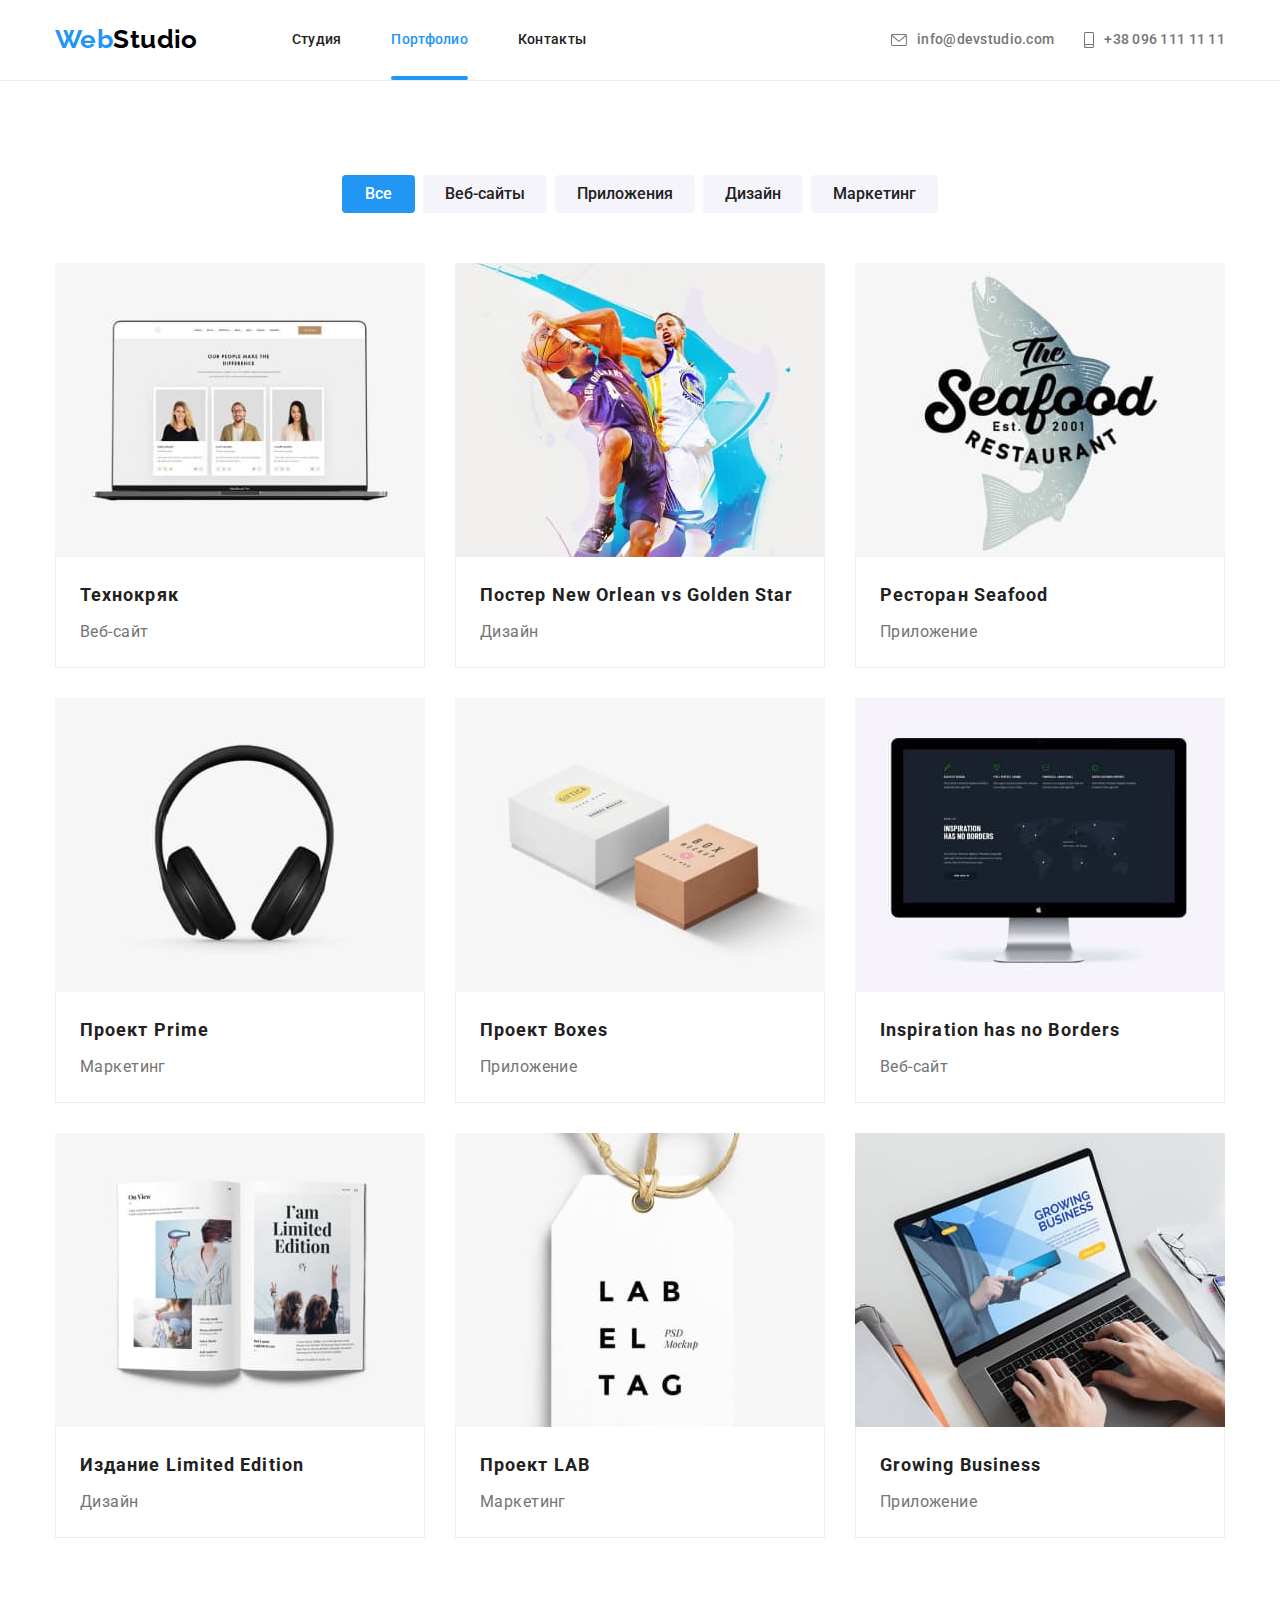
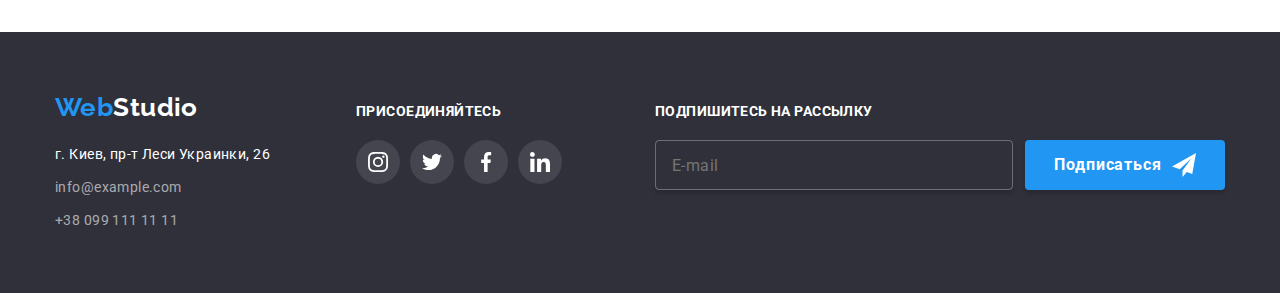
==== commit aa9de40d: "Исправляет замечания ментора" ====
--- a/portfolio.html
+++ b/portfolio.html
@@ -12,13 +12,13 @@
 <body>
     <header class="header">
         <div class="container header__container">
-            <a class="logo" href="./index.html" lang="en">Web<span class="logo__accent">Studio</span></a>
+            <a class="logo" href="./index.html" lang="en"><span class="logo__accent">Web</span>Studio</a>
     
             <button class="header__button" type="button" aria-expanded="false" aria-controls="menu-container"
                 data-menu-button>
                 <svg class="header__button-icon" width="40" height="40" aria-label="Мобильное меню">
-                    <use class="header__icon-cross" href="./images/sprite.svg#mobile-close"></use>
-                    <use class="header__icon-menu" href="./images/sprite.svg#mobile-menu"></use>
+                    <use class="header__icon-cross" width="18" height="18" href="./images/sprite.svg#mobile-close"></use>
+                    <use class="header__icon-menu" width="24" height="16" href="./images/sprite.svg#mobile-menu"></use>
                 </svg>
             </button>
             <div class="header__menu" id="menu-container" data-menu>
@@ -361,8 +361,7 @@
         <div class="container footer__container">
             <div class="footer__contacts-socials">
                 <div class="footer__contacts">
-                    <a class="logo footer__logo" href="./index.html" lang="en">Web<span
-                            class="logo__accent">Studio</span></a>
+                    <a class="logo footer__logo" href="./index.html" lang="en"><span class="logo__accent">Web</span>Studio</a>
                     <address class="footer__address">
                         <ul class="footer__contacts-list">
                             <li class="footer__item">
--- a/css/main.min.css
+++ b/css/main.min.css
@@ -1 +1 @@
-body{font-family:"Roboto",sans-serif;color:#757575;font-size:14px;letter-spacing:.03em;background-color:#fff}body.modal-open{overflow:hidden}body.menu-open{overflow:hidden}h1,h2,h3,h4,p,ul{margin:0px;padding:0px;list-style:none}html{-webkit-box-sizing:border-box;box-sizing:border-box}*,*::after,*::before{-webkit-box-sizing:border-box;box-sizing:border-box}h1,h2,h3,h4,h5,h6,p{margin-top:0}.list{list-style:none;padding-left:0;margin:0}.link{text-decoration:none;color:inherit}img{display:block;max-width:100%;height:auto}address{font-style:normal}.container{padding-left:15px;padding-right:15px;margin-left:auto;margin-right:auto}.footer-container{padding-left:15px;padding-right:15px;margin-left:auto;margin-right:auto}ul{margin:0}.visually-hidden{position:absolute;width:1px;height:1px;margin:-1px;border:0;padding:0;white-space:nowrap;-webkit-clip-path:inset(100%);clip-path:inset(100%);clip:rect(0 0 0 0);overflow:hidden}.section{padding:60px 0px}@media screen and (min-width: 1200px){.section{padding:94px 0px}}.container{padding:0px 15px;margin:auto}@media screen and (min-width: 480px){.container{width:480px}}@media screen and (min-width: 768px){.container{width:768px}}@media screen and (min-width: 1200px){.container{width:1200px}}.section{padding-top:94px;padding-bottom:94px}.logo{color:var(--accent-color);text-decoration:none;font-family:"Raleway";font-style:normal;font-weight:700;font-size:26px;line-height:1.19;padding-top:24px;padding-bottom:25px}.logo__accent{color:var(--title-text-color)}.logo{display:block;text-decoration:none;font-family:"Raleway",sans-serif;font-weight:700;font-size:24px;line-height:1.17;color:#000}@media screen and (max-width: 767px){.logo{padding:16px 0px}}@media screen and (min-width: 768px)and (max-width: 1199px){.logo{padding:26px 0px}}@media screen and (min-width: 1200px){.logo{padding:24px 0px 25px 0px;font-size:26px;line-height:1.19}}.logo__accent{color:#2196f3}.contacts{margin-left:auto;display:-webkit-box;display:-ms-flexbox;display:flex;-webkit-box-align:center;-ms-flex-align:center;align-items:center}.contacts__item{display:inline-block}.contacts__link{font-weight:500;line-height:1.14;color:var(--primary-text-color);text-decoration:none;display:-webkit-box;display:-ms-flexbox;display:flex;-webkit-box-align:center;-ms-flex-align:center;align-items:center;padding-top:32px;padding-bottom:32px;color:var(--main-color);letter-spacing:.02em;-webkit-transition:color 250ms var(--timing-function);transition:color 250ms var(--timing-function)}.contacts__icon{fill:currentColor;margin-right:10px}.contacts__icon:hover{color:var(--accent-color)}.button,.footer__btn{display:-webkit-box;display:-ms-flexbox;display:flex;min-width:200px;padding-top:10px;padding-bottom:10px;-webkit-box-pack:center;-ms-flex-pack:center;justify-content:center;-webkit-box-align:center;-ms-flex-align:center;align-items:center;margin:auto;color:#fff;background-color:#2196f3;font-weight:700;font-size:16px;line-height:1.88;letter-spacing:.06em;cursor:pointer;border-radius:4px;border-width:0px;-webkit-box-shadow:0px 4px 4px rgba(0,0,0,.15);box-shadow:0px 4px 4px rgba(0,0,0,.15);-webkit-transition:background-color 250ms cubic-bezier(0.4, 0, 0.2, 1);transition:background-color 250ms cubic-bezier(0.4, 0, 0.2, 1)}.button:hover,.button:focus,.footer__btn:hover,.footer__btn:focus{background-color:#188ce8}.header__logo-accent-text{color:var(--primary-white-color)}.header__menu-link{display:block;line-height:1.18;font-size:40px;color:#212121;text-decoration:none;font-weight:500;letter-spacing:.02em;-webkit-transition:color 250ms cubic-bezier(0.4, 0, 0.2, 1);transition:color 250ms cubic-bezier(0.4, 0, 0.2, 1)}@media screen and (min-width: 768px){.header__menu-link{padding-top:32px;padding-bottom:32px;line-height:1.14;font-size:14px}.header__menu-link--current::after{position:absolute;bottom:0;content:"";display:block;height:4px;width:100%;background-color:#2196f3;border-radius:2px}}.header__menu-link--current,.header__menu-link:hover,.header__menu-link:focus{color:#2196f3}.header__contacts-link{text-decoration:none;color:#757575;font-size:24px;font-weight:500;line-height:1.17;letter-spacing:.02em;-webkit-transition:color 250ms cubic-bezier(0.4, 0, 0.2, 1);transition:color 250ms cubic-bezier(0.4, 0, 0.2, 1)}@media screen and (max-width: 767px){.header__contacts-link--large{color:#2196f3;font-size:34px;line-height:1.18}}@media screen and (max-width: 400px){.header__contacts-link--large{color:#2196f3;font-size:26px;line-height:1.18}}@media screen and (min-width: 768px){.header__contacts-link{display:-webkit-box;display:-ms-flexbox;display:flex;-webkit-box-align:center;-ms-flex-align:center;align-items:center;font-size:12px}}@media screen and (min-width: 1200px){.header__contacts-link{padding-top:32px;padding-bottom:32px;font-size:14px;line-height:1.14}}.header__contacts-link:hover,.header__contacts-link:focus{color:#2196f3}@media screen and (min-width: 768px){.header__menu-item{position:relative}}.header__menu-item:not(:last-child){margin:0px 0px 32px 0px}@media screen and (min-width: 768px){.header__menu-item:not(:last-child){margin:0px 50px 0px 0px}}.header{position:relative;height:60px;border-bottom:1px solid #ececec}@media screen and (min-width: 768px){.header{-webkit-box-sizing:content-box;box-sizing:content-box;height:80px}}.header__menu-list{display:-webkit-box;display:-ms-flexbox;display:flex;-webkit-box-orient:vertical;-webkit-box-direction:normal;-ms-flex-direction:column;flex-direction:column}@media screen and (min-width: 768px){.header__menu-list{-webkit-box-orient:horizontal;-webkit-box-direction:normal;-ms-flex-direction:row;flex-direction:row;margin:0px 84px 0px 0px}}@media screen and (min-width: 1200px){.header__menu-list{margin:0px 305px 0px 0px}}.header__contacts-list{display:-webkit-box;display:-ms-flexbox;display:flex;-webkit-box-orient:vertical;-webkit-box-direction:reverse;-ms-flex-direction:column-reverse;flex-direction:column-reverse}@media screen and (max-width: 767px){.header__contacts-list{margin-bottom:64px}}@media screen and (min-width: 768px){.header__contacts-list{-webkit-box-orient:vertical;-webkit-box-direction:normal;-ms-flex-direction:column;flex-direction:column}}@media screen and (min-width: 1200px){.header__contacts-list{-webkit-box-orient:horizontal;-webkit-box-direction:normal;-ms-flex-direction:row;flex-direction:row}}.header__container{display:-webkit-box;display:-ms-flexbox;display:flex;-webkit-box-pack:justify;-ms-flex-pack:justify;justify-content:space-between;-webkit-box-align:center;-ms-flex-align:center;align-items:center;-webkit-box-sizing:border-box;box-sizing:border-box}@media screen and (min-width: 768px){.header__contacts-item:nth-child(1){margin:0px 0px 10px 0px}}@media screen and (min-width: 1200px){.header__contacts-item:nth-child(1){margin:0px 30px 0px 0px}}@media screen and (max-width: 767px){.header__contacts-item:nth-child(2){margin:0px 0px 32px 0px}}@media screen and (max-width: 767px){.header__contacts-icon{display:none}}@media screen and (min-width: 768px){.header__contacts-icon{fill:currentColor;margin-right:8px}}@media screen and (min-width: 1200px){.header__contacts-icon{margin-right:10px}.header__contacts-item:nth-child(1) .header__contacts-icon{width:16px;height:12px}.header__contacts-item:nth-child(2) .header__contacts-icon{width:10px;height:16px}}.header__socials{display:-webkit-box;display:-ms-flexbox;display:flex}@media screen and (min-width: 768px){.header__socials{display:none}}.header__socials-item{display:inline-block;padding:0px 10px}.header__socials-item:not(:last-child){border-right:1px solid rgba(33,33,33,.2)}.header__socials-item:nth-child(1){padding-left:0}.header__socials-item:last-child{padding-right:0}.header__socials-link{font-weight:500;font-size:18px;line-height:1.22;letter-spacing:.02em;color:#2196f3}@media screen and (max-width: 400px){.header__socials-link{font-size:12px}}.header__button{display:-webkit-inline-box;display:-ms-inline-flexbox;display:inline-flex;padding:0;border:none;background-color:rgba(0,0,0,0)}@media screen and (min-width: 768px){.header__button{display:none}}.header__button-icon{fill:#212121;-webkit-transition:fill 250ms cubic-bezier(0.4, 0, 0.2, 1);transition:fill 250ms cubic-bezier(0.4, 0, 0.2, 1)}.header__button.is-open .header__button-icon{display:block;position:fixed;z-index:69;right:15px;top:10px}.header__button-icon:hover,.header__button-icon:focus{fill:#2196f3}.header__icon-cross{display:none;-webkit-transform:translate(25%, 25%);transform:translate(25%, 25%)}.header__button.is-open .header__icon-cross{display:block}.header__icon-menu{-webkit-transform:translate(25%, 25%);transform:translate(25%, 25%)}.header__button.is-open .header__icon-menu{display:none}.header__menu{background-color:#fff}@media screen and (max-width: 767px){.header__menu{display:none;position:fixed;top:0;left:0;z-index:33;width:100%;height:100%;padding:48px 0px 48px 40px}}@media screen and (max-width: 767px)and (max-width: 400px){.header__menu{padding:20px}}@media screen and (max-width: 767px){.header__menu.is-open{display:-webkit-box;display:-ms-flexbox;display:flex;-webkit-box-orient:vertical;-webkit-box-direction:normal;-ms-flex-direction:column;flex-direction:column;-webkit-box-pack:justify;-ms-flex-pack:justify;justify-content:space-between}}@media screen and (min-width: 768px){.header__menu{display:-webkit-box;display:-ms-flexbox;display:flex;-webkit-box-align:center;-ms-flex-align:center;align-items:center}}.hero{max-width:1600px;height:600px;margin-left:auto;margin-right:auto;padding:118px 0px;text-align:center;background-color:#c4c4c4;background-image:-webkit-gradient(linear, left top, left bottom, from(rgba(47, 48, 58, 0.4)), to(rgba(47, 48, 58, 0.4))),url(../images/hero/hero-small@1x.jpg);background-image:linear-gradient(rgba(47, 48, 58, 0.4), rgba(47, 48, 58, 0.4)),url(../images/hero/hero-small@1x.jpg);background-size:cover;background-repeat:no-repeat;background-position:center}@media screen and (-webkit-min-device-pixel-ratio: 2),screen and (min-resolution: 2dppx),screen and (min-resolution: 192dpi),screen and (min-device-pixel-ratio: 2){.hero{background-image:-webkit-gradient(linear, left top, left bottom, from(rgba(47, 48, 58, 0.4)), to(rgba(47, 48, 58, 0.4))),url(../images/hero/hero-small@2x.jpg);background-image:linear-gradient(rgba(47, 48, 58, 0.4), rgba(47, 48, 58, 0.4)),url(../images/hero/hero-small@2x.jpg)}}@media screen and (min-width: 768px){.hero{background-image:-webkit-gradient(linear, left top, left bottom, from(rgba(47, 48, 58, 0.4)), to(rgba(47, 48, 58, 0.4))),url(../images/hero/hero-medium@1x.jpg);background-image:linear-gradient(rgba(47, 48, 58, 0.4), rgba(47, 48, 58, 0.4)),url(../images/hero/hero-medium@1x.jpg)}}@media screen and (min-width: 768px)and (-webkit-min-device-pixel-ratio: 2),screen and (min-width: 768px)and (min-resolution: 2dppx),screen and (min-width: 768px)and (min-resolution: 192dpi),screen and (min-width: 768px)and (min-device-pixel-ratio: 2){.hero{background-image:-webkit-gradient(linear, left top, left bottom, from(rgba(47, 48, 58, 0.4)), to(rgba(47, 48, 58, 0.4))),url(../images/hero/hero-medium@2x.jpg);background-image:linear-gradient(rgba(47, 48, 58, 0.4), rgba(47, 48, 58, 0.4)),url(../images/hero/hero-medium@2x.jpg)}}@media screen and (min-width: 1200px){.hero{height:600px;padding:200px 0px;background-image:-webkit-gradient(linear, left top, left bottom, from(rgba(47, 48, 58, 0.4)), to(rgba(47, 48, 58, 0.4))),url(../images/hero/hero-large@1x.jpg);background-image:linear-gradient(rgba(47, 48, 58, 0.4), rgba(47, 48, 58, 0.4)),url(../images/hero/hero-large@1x.jpg)}}@media screen and (min-width: 1200px)and (-webkit-min-device-pixel-ratio: 2),screen and (min-width: 1200px)and (min-resolution: 2dppx),screen and (min-width: 1200px)and (min-resolution: 192dpi),screen and (min-width: 1200px)and (min-device-pixel-ratio: 2){.hero{background-image:-webkit-gradient(linear, left top, left bottom, from(rgba(47, 48, 58, 0.4)), to(rgba(47, 48, 58, 0.4))),url(../images/hero/hero-large@2x.jpg);background-image:linear-gradient(rgba(47, 48, 58, 0.4), rgba(47, 48, 58, 0.4)),url(../images/hero/hero-large@2x.jpg)}}.hero__title{margin-bottom:30px;color:#fff;font-weight:900;font-size:26px;line-height:1.62;letter-spacing:.06em;text-transform:uppercase}@media screen and (min-width: 768px){.hero__title{max-width:360px;margin-left:auto;margin-right:auto}}@media screen and (min-width: 1200px){.hero__title{max-width:696px;font-size:44px;line-height:1.36}}.hero__button:hover,.hero__button:focus{background-color:#188ce8;color:#fff}.benefits__icon-wrapper{display:-webkit-box;display:-ms-flexbox;display:flex;-webkit-box-pack:center;-ms-flex-pack:center;justify-content:center;-webkit-box-align:center;-ms-flex-align:center;align-items:center;margin-bottom:30px;height:120px;background-color:#f5f4fa;border-radius:4px}.benefits__title{margin-bottom:10px;color:#212121;font-weight:700;font-size:14px;line-height:1.14;text-transform:uppercase}.benefits__descr{color:#757575;line-height:1.71}.benefits__list{display:block}@media screen and (min-width: 768px){.benefits__list{-ms-flex-wrap:wrap;flex-wrap:wrap;display:-webkit-box;display:-ms-flexbox;display:flex}}@media screen and (min-width: 1200px){.benefits__list{-ms-flex-wrap:nowrap;flex-wrap:nowrap}}@media screen and (max-width: 767px){.benefits__item:not(:last-child){margin-bottom:30px}}@media screen and (min-width: 768px)and (max-width: 1199px){.benefits__item{width:354px}.benefits__item:nth-child(2n+1){margin-right:30px}.benefits__item:nth-child(-n+2){margin-bottom:30px}}@media screen and (min-width: 1200px){.benefits__item{width:270px}.benefits__item:not(:last-child){margin-right:30px}}.activities{display:none;padding-top:0px}@media screen and (min-width: 1200px){.activities{display:block}}.section__title{margin-bottom:30px;color:#212121;font-weight:700;font-size:28px;line-height:1.18;text-align:center}@media screen and (min-width: 1200px){.section__title{margin-bottom:50px;font-size:36px;line-height:1.17}}.activities__image{display:block}.activities__list{display:-webkit-box;display:-ms-flexbox;display:flex;-webkit-box-pack:justify;-ms-flex-pack:justify;justify-content:space-between}.activities__overlay{position:relative}.activities__title{position:absolute;bottom:0;width:100%;height:70px;display:-webkit-box;display:-ms-flexbox;display:flex;-webkit-box-align:center;-ms-flex-align:center;align-items:center;-webkit-box-pack:center;-ms-flex-pack:center;justify-content:center;font-weight:700;line-height:1.14;text-transform:uppercase;color:#fff;background-color:rgba(47,48,58,.8)}.team{background-color:#f5f4fa}.team__name{margin-bottom:10px;color:#212121;font-weight:500;font-size:16px;line-height:1.19}.team__image{display:block;max-width:100%;height:auto}.team__position{margin-bottom:16px;color:#757575;font-size:16px;line-height:1.19}@media screen and (min-width: 768px){.team__list{display:-webkit-box;display:-ms-flexbox;display:flex;-ms-flex-wrap:wrap;flex-wrap:wrap}}@media screen and (min-width: 1200px){.team__list{-ms-flex-wrap:nowrap;flex-wrap:nowrap}}.team__wrapper{padding:30px 0px 24px 0px;text-align:center}@media screen and (min-width: 1200px){.team__wrapper{padding:30px 0px}}.team__item{-webkit-box-shadow:0px 1px 3px rgba(0,0,0,.12),0px 1px 1px rgba(0,0,0,.14),0px 2px 1px rgba(0,0,0,.2);box-shadow:0px 1px 3px rgba(0,0,0,.12),0px 1px 1px rgba(0,0,0,.14),0px 2px 1px rgba(0,0,0,.2);border-radius:0px 0px 4px 4px;background-color:#fff}@media screen and (max-width: 767px){.team__item:not(:last-child){margin-bottom:30px}}@media screen and (min-width: 768px)and (max-width: 1199px){.team__item{width:calc((100% - 30px)/2)}.team__item:nth-child(2n+1){margin-right:30px}.team__item:nth-child(-n+2){margin-bottom:30px}}@media screen and (min-width: 1200px){.team__item{width:calc((100% - 30px)/2)}.team__item:nth-child(-n+3){margin-right:30px}.team__item:nth-child(-n+2){margin-bottom:0px}}.socials{display:-webkit-box;display:-ms-flexbox;display:flex;-webkit-box-pack:center;-ms-flex-pack:center;justify-content:center}.socials__item:not(:last-child){margin-right:10px}.socials__link{display:-webkit-box;display:-ms-flexbox;display:flex;-webkit-box-pack:center;-ms-flex-pack:center;justify-content:center;-webkit-box-align:center;-ms-flex-align:center;align-items:center;width:44px;height:44px;border-radius:50%;fill:#afb1b8;-webkit-transition:background-color 250ms cubic-bezier(0.4, 0, 0.2, 1),fill 250ms cubic-bezier(0.4, 0, 0.2, 1);transition:background-color 250ms cubic-bezier(0.4, 0, 0.2, 1),fill 250ms cubic-bezier(0.4, 0, 0.2, 1)}.socials__link:hover,.socials__link:focus{background-color:#2196f3;fill:#fff}.clients__list{display:-webkit-box;display:-ms-flexbox;display:flex;-ms-flex-wrap:wrap;flex-wrap:wrap}.clients__link{display:-webkit-box;display:-ms-flexbox;display:flex;-webkit-box-pack:center;-ms-flex-pack:center;justify-content:center;-webkit-box-align:center;-ms-flex-align:center;align-items:center;height:92px;border:1px solid #afb1b8;border-radius:4px;fill:#afb1b8;-webkit-transition:border-color 250ms cubic-bezier(0.4, 0, 0.2, 1),fill 250ms cubic-bezier(0.4, 0, 0.2, 1);transition:border-color 250ms cubic-bezier(0.4, 0, 0.2, 1),fill 250ms cubic-bezier(0.4, 0, 0.2, 1)}.clients__link:hover,.clients__link:focus{fill:#2196f3;border-color:#2196f3}.clients__item{margin-right:30px;margin-bottom:30px}@media screen and (max-width: 479px){.clients__item{width:calc((100% - 30px)/2)}.clients__item:nth-child(2n){margin-right:0px}.clients__item:nth-child(n+5){margin-bottom:0px}}@media screen and (min-width: 480px)and (max-width: 767px){.clients__item{width:210px}.clients__item:nth-child(2n){margin-right:0px}.clients__item:nth-child(n+5){margin-bottom:0px}}@media screen and (min-width: 768px)and (max-width: 1199px){.clients__item{width:226px}.clients__item:nth-child(3n){margin-right:0px}.clients__item:nth-child(n+4){margin-bottom:0px}}@media screen and (min-width: 1200px){.clients__item{width:170px;margin-bottom:0}.clients__item:last-child{margin-right:0px}}.footer{padding-top:60px;padding-bottom:60px;background-color:#2f303a}.footer__logo{margin:0px 0px 20px 0px;padding:0;color:#fff}.footer__address{color:#fff;font-style:normal;line-height:1.71}@media screen and (max-width: 767px){.footer__address{margin-bottom:60px}}.footer__map{margin-bottom:20px;color:var(--primary-white-color);line-height:1.14;text-decoration:none}.footer__item:nth-child(-n+2){margin-bottom:9px}.footer__link{text-decoration:none;color:rgba(255,255,255,.6);-webkit-transition:color 250ms cubic-bezier(0.4, 0, 0.2, 1);transition:color 250ms cubic-bezier(0.4, 0, 0.2, 1)}.footer__link:hover,.footer__link:focus{color:#2196f3}.footer__contacts{min-width:231px}@media screen and (min-width: 768px){.footer__contacts{margin-right:165px}}@media screen and (min-width: 1200px){.footer__contacts{margin-right:70px}}.footer__socials{min-width:206px}.footer__socials-link{background-color:rgba(255,255,255,.1);fill:#fff}@media screen and (min-width: 1200px){.footer__subscribe{margin-left:auto}}.footer__container{display:-webkit-box;display:-ms-flexbox;display:flex;-webkit-box-orient:vertical;-webkit-box-direction:normal;-ms-flex-direction:column;flex-direction:column;text-align:center}@media screen and (min-width: 1200px){.footer__container{-webkit-box-orient:horizontal;-webkit-box-direction:normal;-ms-flex-direction:row;flex-direction:row;-webkit-box-align:baseline;-ms-flex-align:baseline;align-items:baseline;text-align:left}}.footer__contacts-socials{display:-webkit-box;display:-ms-flexbox;display:flex;-webkit-box-pack:center;-ms-flex-pack:center;justify-content:center;-webkit-box-align:baseline;-ms-flex-align:baseline;align-items:baseline}@media screen and (max-width: 767px){.footer__contacts-socials{-webkit-box-orient:vertical;-webkit-box-direction:normal;-ms-flex-direction:column;flex-direction:column;-webkit-box-align:center;-ms-flex-align:center;align-items:center}}@media screen and (max-width: 1199px){.footer__contacts-socials{margin-bottom:60px}}@media screen and (min-width: 1200px){.footer__contacts-socials{-webkit-box-align:baseline;-ms-flex-align:baseline;align-items:baseline}}.footer__cta{margin-bottom:20px;text-transform:uppercase;color:#fff;font-weight:700;line-height:1.14}.footer__form{display:-webkit-box;display:-ms-flexbox;display:flex;-webkit-box-orient:vertical;-webkit-box-direction:normal;-ms-flex-direction:column;flex-direction:column}.footer__input-wrap{display:-webkit-box;display:-ms-flexbox;display:flex;-webkit-box-orient:vertical;-webkit-box-direction:normal;-ms-flex-direction:column;flex-direction:column}@media screen and (min-width: 1200px){.footer__input-wrap{-webkit-box-orient:horizontal;-webkit-box-direction:normal;-ms-flex-direction:row;flex-direction:row}}.button__icon{margin-left:10px}.footer__input{padding:0px 16px;margin:0px 0px 20px 0px;height:50px;font-size:16px;line-height:1.25;letter-spacing:inherit;color:#fff;background-color:inherit;border:1px solid rgba(255,255,255,.3);-webkit-box-shadow:0px 4px 4px rgba(0,0,0,.15);box-shadow:0px 4px 4px rgba(0,0,0,.15);border-radius:4px}@media screen and (min-width: 767px){.footer__input{width:450px;margin-left:auto;margin-right:auto}}@media screen and (min-width: 1200px){.footer__input{margin:0px 12px 0px 0px;width:358px}}.footer__input:focus{border:1px solid #fff;outline-width:0px}.portfolio{padding:94px 0}.filter-list{display:-webkit-box;display:-ms-flexbox;display:flex;list-style:none;-webkit-box-pack:center;-ms-flex-pack:center;justify-content:center;margin-bottom:50px;-webkit-padding-start:0;padding-inline-start:0}.filter-list .filter-item+.filter-item{margin-left:8px}.button-filt{font-family:inherit;color:var(--title-text-color);background:#f5f4fa;border:none;cursor:pointer;font-weight:500;font-size:16px;line-height:1.62;text-align:center;padding:6px 22px;border-radius:4px;border:none;-webkit-transition:color 250ms var(--timing-function),background-color 250ms var(--timing-function),-webkit-box-shadow 250ms var(--timing-function);transition:color 250ms var(--timing-function),background-color 250ms var(--timing-function),-webkit-box-shadow 250ms var(--timing-function);transition:color 250ms var(--timing-function),background-color 250ms var(--timing-function),box-shadow 250ms var(--timing-function);transition:color 250ms var(--timing-function),background-color 250ms var(--timing-function),box-shadow 250ms var(--timing-function),-webkit-box-shadow 250ms var(--timing-function)}.button-filt.active{color:var(--primary-white-color);background:var(--accent-color)}.button-filt:hover,.button-filt:focus{cursor:pointer;background:var(--accent-color);color:var(--primary-white-color);-webkit-box-shadow:0px 3px 1px rgba(0,0,0,.1),0px 1px 2px rgba(0,0,0,.08),0px 2px 2px rgba(0,0,0,.12);box-shadow:0px 3px 1px rgba(0,0,0,.1),0px 1px 2px rgba(0,0,0,.08),0px 2px 2px rgba(0,0,0,.12);border-radius:4px}.portfolio__filter-list{display:-webkit-box;display:-ms-flexbox;display:flex;-ms-flex-wrap:wrap;flex-wrap:wrap;-webkit-box-pack:start;-ms-flex-pack:start;justify-content:flex-start;margin-bottom:40px}@media screen and (min-width: 768px){.portfolio__filter-list{-ms-flex-wrap:nowrap;flex-wrap:nowrap;-webkit-box-pack:center;-ms-flex-pack:center;justify-content:center;margin-bottom:30px}}@media screen and (min-width: 1200px){.portfolio__filter-list{margin-bottom:50px}}.portfolio__filter-item:not(:last-child){margin-right:8px}@media screen and (max-width: 383px){.portfolio__filter-item:nth-child(2n){margin-right:0px}.portfolio__filter-item:nth-child(-n+4){margin-bottom:15px}}@media screen and (min-width: 384px)and (max-width: 767px){.portfolio__filter-item:nth-child(3){margin-right:0px}.portfolio__filter-item:nth-child(-n+3){margin-bottom:15px}}.portfolio__filter-btn{min-width:73px;padding:6px 22px;color:#212121;background-color:#f5f4fa;font-weight:500;font-size:16px;line-height:1.62;cursor:pointer;border-width:0px;border-radius:4px;-webkit-box-shadow:none;box-shadow:none;-webkit-transition:color 250ms cubic-bezier(0.4, 0, 0.2, 1),background-color 250ms cubic-bezier(0.4, 0, 0.2, 1),-webkit-box-shadow 250ms cubic-bezier(0.4, 0, 0.2, 1);transition:color 250ms cubic-bezier(0.4, 0, 0.2, 1),background-color 250ms cubic-bezier(0.4, 0, 0.2, 1),-webkit-box-shadow 250ms cubic-bezier(0.4, 0, 0.2, 1);transition:color 250ms cubic-bezier(0.4, 0, 0.2, 1),background-color 250ms cubic-bezier(0.4, 0, 0.2, 1),box-shadow 250ms cubic-bezier(0.4, 0, 0.2, 1);transition:color 250ms cubic-bezier(0.4, 0, 0.2, 1),background-color 250ms cubic-bezier(0.4, 0, 0.2, 1),box-shadow 250ms cubic-bezier(0.4, 0, 0.2, 1),-webkit-box-shadow 250ms cubic-bezier(0.4, 0, 0.2, 1)}.portfolio__filter-btn:hover,.portfolio__filter-btn:focus{color:#fff;background-color:#2196f3;-webkit-box-shadow:0px 3px 1px rgba(0,0,0,.1),0px 1px 2px rgba(0,0,0,.08),0px 2px 2px rgba(0,0,0,.12);box-shadow:0px 3px 1px rgba(0,0,0,.1),0px 1px 2px rgba(0,0,0,.08),0px 2px 2px rgba(0,0,0,.12)}.portfolio__filter-btn.active{color:#fff;background-color:#2196f3}.portfolio__project-list{display:-webkit-box;display:-ms-flexbox;display:flex;-webkit-box-orient:vertical;-webkit-box-direction:normal;-ms-flex-direction:column;flex-direction:column}@media screen and (min-width: 768px){.portfolio__project-list{-webkit-box-orient:horizontal;-webkit-box-direction:normal;-ms-flex-direction:row;flex-direction:row;-ms-flex-wrap:wrap;flex-wrap:wrap}}.portfolio__project-item{-ms-flex-preferred-size:100%;flex-basis:100%}.portfolio__project-item:not(:last-child){margin-bottom:30px}@media screen and (min-width: 768px){.portfolio__project-item{-ms-flex-preferred-size:calc((100% - 30px)/2);flex-basis:calc((100% - 30px)/2);margin-right:30px}}@media screen and (min-width: 768px)and (max-width: 1199px){.portfolio__project-item:nth-child(2n),.portfolio__project-item:last-child{margin-right:0}}@media screen and (min-width: 1200px){.portfolio__project-item{-ms-flex-preferred-size:calc((100% - 60px)/3);flex-basis:calc((100% - 60px)/3)}.portfolio__project-item:nth-child(3n){margin-right:0}.portfolio__project-item:nth-child(n+7){margin-bottom:0}}.portfolio__project-image{display:block;width:100%;height:auto}.portfolio__project-overlay{position:relative;overflow:hidden}.portfolio__project-text{position:absolute;bottom:0;z-index:25;width:100%;height:100%;padding:77px 24px;font-size:18px;line-height:1.56;color:#fff;background-color:rgba(33,150,243,.9);-webkit-transform:translateY(101%);transform:translateY(101%);-webkit-transition:-webkit-transform 250ms cubic-bezier(0.4, 0, 0.2, 1);transition:-webkit-transform 250ms cubic-bezier(0.4, 0, 0.2, 1);transition:transform 250ms cubic-bezier(0.4, 0, 0.2, 1);transition:transform 250ms cubic-bezier(0.4, 0, 0.2, 1), -webkit-transform 250ms cubic-bezier(0.4, 0, 0.2, 1)}@media screen and (min-width: 768px){.portfolio__project-text{padding:49px 24px}}@media screen and (min-width: 1200px){.portfolio__project-text{padding:63px 24px}}.portfolio__project-item:hover .portfolio__project-text{-webkit-transform:translateY(0);transform:translateY(0)}.portfolio__project-wrap{padding:20px 0px 20px 24px;border:1px solid #eee;border-top-width:0px}.portfolio__project-title{margin-bottom:4px;color:#212121;font-weight:700;font-size:18px;line-height:2;letter-spacing:.06em}.portfolio__project-description{color:#757575;font-size:16px;line-height:1.88}.portfolio__project-link{display:block;text-decoration:none;-webkit-box-shadow:none;box-shadow:none;-webkit-transition:-webkit-box-shadow 250ms cubic-bezier(0.4, 0, 0.2, 1);transition:-webkit-box-shadow 250ms cubic-bezier(0.4, 0, 0.2, 1);transition:box-shadow 250ms cubic-bezier(0.4, 0, 0.2, 1);transition:box-shadow 250ms cubic-bezier(0.4, 0, 0.2, 1), -webkit-box-shadow 250ms cubic-bezier(0.4, 0, 0.2, 1)}.portfolio__project-link:hover,.portfolio__project-link:focus{-webkit-box-shadow:0px 1px 1px rgba(0,0,0,.12),0px 4px 4px rgba(0,0,0,.06),1px 4px 6px rgba(0,0,0,.16);box-shadow:0px 1px 1px rgba(0,0,0,.12),0px 4px 4px rgba(0,0,0,.06),1px 4px 6px rgba(0,0,0,.16)}.backdrop{position:fixed;top:0;left:0;width:100%;height:100%;background-color:rgba(0,0,0,.2);opacity:1;-webkit-transition:opacity 250ms var(--timing-function);transition:opacity 250ms var(--timing-function)}.backdrop.is-hidden{opacity:0;pointer-events:none}.backdrop.is-hidden .modal{-webkit-transform:translate(-50%, -50%) scale(2);transform:translate(-50%, -50%) scale(2)}.backdrop{padding:94px 15px;overflow-y:scroll;position:fixed;top:0;left:0;width:100%;height:100%;background-color:rgba(0,0,0,.2);opacity:1;-webkit-transition:opacity 250ms cubic-bezier(0.4, 0, 0.2, 1);transition:opacity 250ms cubic-bezier(0.4, 0, 0.2, 1)}.is-hidden{opacity:0;pointer-events:none}.modal{overflow-y:auto;background-color:#fff;-webkit-box-shadow:0px 1px 3px rgba(0,0,0,.12),0px 1px 1px rgba(0,0,0,.14),0px 2px 1px rgba(0,0,0,.2);box-shadow:0px 1px 3px rgba(0,0,0,.12),0px 1px 1px rgba(0,0,0,.14),0px 2px 1px rgba(0,0,0,.2);border-radius:4px;-webkit-transition:-webkit-transform 250ms cubic-bezier(0.4, 0, 0.2, 1);transition:-webkit-transform 250ms cubic-bezier(0.4, 0, 0.2, 1);transition:transform 250ms cubic-bezier(0.4, 0, 0.2, 1);transition:transform 250ms cubic-bezier(0.4, 0, 0.2, 1), -webkit-transform 250ms cubic-bezier(0.4, 0, 0.2, 1)}@media screen and (min-width: 480px){.modal{position:absolute;top:50%;left:50%;-webkit-transform:translate(-50%, -50%) scale(1);transform:translate(-50%, -50%) scale(1);width:450px}}@media screen and (min-width: 1200px){.modal{width:528px;overflow-y:auto}}.is-hidden .modal{-webkit-transform:translate(-50%, -50%) scale(2);transform:translate(-50%, -50%) scale(2)}.modal__close-btn{display:-webkit-box;display:-ms-flexbox;display:flex;-webkit-box-align:center;-ms-flex-align:center;align-items:center;-webkit-box-pack:center;-ms-flex-pack:center;justify-content:center;margin:8px 8px 0px auto;width:30px;height:30px;border:1px solid rgba(0,0,0,.1);background-color:#fff;border-radius:50%;cursor:pointer}@media screen and (min-width: 480px){.modal__close-btn{position:absolute;right:8px;top:8px}}.modal__close-icon{fill:#212121;-webkit-transition:fill 250ms cubic-bezier(0.4, 0, 0.2, 1);transition:fill 250ms cubic-bezier(0.4, 0, 0.2, 1)}.modal__close-icon:hover,.modal__close-icon:focus{fill:#2196f3}.modal__form{padding:40px}.modal__title{margin-bottom:30px;font-weight:700;font-size:20px;line-height:1.15;text-align:center;color:#212121}.modal__form-label{position:absolute;top:-18px;font-size:12px;line-height:1.17;letter-spacing:.01em;color:#757575}.modal__form-input{display:block;margin-bottom:28px;padding-left:42px;width:100%;height:40px;line-height:1.14;letter-spacing:.01em;color:#212121;border:1px solid rgba(33,33,33,.2);border-radius:4px;-webkit-transition:border-color 250ms cubic-bezier(0.4, 0, 0.2, 1);transition:border-color 250ms cubic-bezier(0.4, 0, 0.2, 1)}.modal__form-input:last-child{margin-bottom:20px}.modal__form-input:focus{border:1px solid #2196f3;outline-width:0px}.modal-form-icon{position:absolute;top:50%;left:12px;-webkit-transform:translateY(-50%);transform:translateY(-50%);fill:#212121;-webkit-transition:fill 250ms cubic-bezier(0.4, 0, 0.2, 1);transition:fill 250ms cubic-bezier(0.4, 0, 0.2, 1)}.modal__form-input:focus+.modal-form-icon{fill:#2196f3}.modal__text-area{resize:none;height:120px;padding:12px 16px}.modal__form-field{position:relative}.modal__checkbox-area{margin-bottom:30px;text-align:center}@media screen and (min-width: 480px){.modal__checkbox-area{display:-webkit-box;display:-ms-flexbox;display:flex;-webkit-box-align:center;-ms-flex-align:center;align-items:center;-webkit-box-pack:center;-ms-flex-pack:center;justify-content:center}}.modal__checkbox-label{display:-webkit-box;display:-ms-flexbox;display:flex;-webkit-box-align:center;-ms-flex-align:center;align-items:center;-webkit-box-pack:center;-ms-flex-pack:center;justify-content:center;font-size:12px;line-height:1.17}@media screen and (min-width: 1200px){.modal__checkbox-label{font-size:14px;line-height:1.71}}.modal__checkbox-link{padding-left:.3rem;font-size:12px;line-height:1.17;text-decoration:underline;-webkit-text-decoration-skip-ink:none;text-decoration-skip-ink:none;color:#2196f3}@media screen and (min-width: 1200px){.modal__checkbox-link{font-size:14px;line-height:1.71}}.modal__checkbox-input{-webkit-appearance:none;-moz-appearance:none;appearance:none;position:absolute}.modal__checkbox-icon{display:inline-block;width:15px;height:15px;margin-right:7px;background-color:inherit;border:2px solid #212121;border-radius:4px;background-image:none;-webkit-transition:background-color 250ms cubic-bezier(0.4, 0, 0.2, 1),border-color 250ms cubic-bezier(0.4, 0, 0.2, 1),background-image 250ms cubic-bezier(0.4, 0, 0.2, 1);transition:background-color 250ms cubic-bezier(0.4, 0, 0.2, 1),border-color 250ms cubic-bezier(0.4, 0, 0.2, 1),background-image 250ms cubic-bezier(0.4, 0, 0.2, 1)}.modal__checkbox-input:checked+.modal__checkbox-icon{background-color:#2196f3;border-color:#2196f3;background-image:url("../images/checkmark.svg");background-size:contain;background-origin:border-box}/*# sourceMappingURL=main.min.css.map */+body{font-family:"Roboto",sans-serif;color:#757575;font-size:14px;letter-spacing:.03em;background-color:#fff}body.modal-open{overflow:hidden}body.menu-open{overflow:hidden}h1,h2,h3,h4,p,ul{margin:0px;padding:0px;list-style:none}html{-webkit-box-sizing:border-box;box-sizing:border-box}*,*::after,*::before{-webkit-box-sizing:border-box;box-sizing:border-box}h1,h2,h3,h4,h5,h6,p{margin-top:0}.list{list-style:none;padding-left:0;margin:0}.link{text-decoration:none;color:inherit}img{display:block;max-width:100%;height:auto}address{font-style:normal}.container{padding-left:15px;padding-right:15px;margin-left:auto;margin-right:auto}.footer-container{padding-left:15px;padding-right:15px;margin-left:auto;margin-right:auto}ul{margin:0}.visually-hidden{position:absolute;width:1px;height:1px;margin:-1px;border:0;padding:0;white-space:nowrap;-webkit-clip-path:inset(100%);clip-path:inset(100%);clip:rect(0 0 0 0);overflow:hidden}.section{padding:60px 0px}@media screen and (min-width: 1200px){.section{padding:94px 0px}}.container{padding:0px 15px;margin:auto}@media screen and (min-width: 480px){.container{width:480px}}@media screen and (min-width: 768px){.container{width:768px}}@media screen and (min-width: 1200px){.container{width:1200px}}.section{padding-top:94px;padding-bottom:94px}.logo{color:var(--accent-color);text-decoration:none;font-family:"Raleway";font-style:normal;font-weight:700;font-size:26px;line-height:1.19;padding-top:24px;padding-bottom:25px}.logo__accent{color:var(--title-text-color)}.logo{display:block;text-decoration:none;font-family:"Raleway",sans-serif;font-weight:700;font-size:24px;line-height:1.17;color:#000}@media screen and (max-width: 767px){.logo{padding:16px 0px}}@media screen and (min-width: 768px)and (max-width: 1199px){.logo{padding:26px 0px}}@media screen and (min-width: 1200px){.logo{padding:24px 0px 25px 0px;font-size:26px;line-height:1.19}}.logo__accent{color:#2196f3}.contacts{margin-left:auto;display:-webkit-box;display:-ms-flexbox;display:flex;-webkit-box-align:center;-ms-flex-align:center;align-items:center}.contacts__item{display:inline-block}.contacts__link{font-weight:500;line-height:1.14;color:var(--primary-text-color);text-decoration:none;display:-webkit-box;display:-ms-flexbox;display:flex;-webkit-box-align:center;-ms-flex-align:center;align-items:center;padding-top:32px;padding-bottom:32px;color:var(--main-color);letter-spacing:.02em;-webkit-transition:color 250ms var(--timing-function);transition:color 250ms var(--timing-function)}.contacts__icon{fill:currentColor;margin-right:10px}.contacts__icon:hover{color:var(--accent-color)}.button,.footer__btn{display:-webkit-box;display:-ms-flexbox;display:flex;min-width:200px;padding-top:10px;padding-bottom:10px;-webkit-box-pack:center;-ms-flex-pack:center;justify-content:center;-webkit-box-align:center;-ms-flex-align:center;align-items:center;margin:auto;color:#fff;background-color:#2196f3;font-weight:700;font-size:16px;line-height:1.88;letter-spacing:.06em;cursor:pointer;border-radius:4px;border-width:0px;-webkit-box-shadow:0px 4px 4px rgba(0,0,0,.15);box-shadow:0px 4px 4px rgba(0,0,0,.15);-webkit-transition:background-color 250ms cubic-bezier(0.4, 0, 0.2, 1);transition:background-color 250ms cubic-bezier(0.4, 0, 0.2, 1)}.button:hover,.button:focus,.footer__btn:hover,.footer__btn:focus{background-color:#188ce8}.header__logo-accent-text{color:var(--primary-white-color)}.header__menu-link{display:block;line-height:1.18;font-size:40px;color:#212121;text-decoration:none;font-weight:500;letter-spacing:.02em;-webkit-transition:color 250ms cubic-bezier(0.4, 0, 0.2, 1);transition:color 250ms cubic-bezier(0.4, 0, 0.2, 1)}@media screen and (min-width: 768px){.header__menu-link{padding-top:32px;padding-bottom:32px;line-height:1.14;font-size:14px}.header__menu-link--current::after{position:absolute;bottom:0;content:"";display:block;height:4px;width:100%;background-color:#2196f3;border-radius:2px}}.header__menu-link--current,.header__menu-link:hover,.header__menu-link:focus{color:#2196f3}.header__contacts-link{text-decoration:none;color:#757575;font-size:24px;font-weight:500;line-height:1.17;letter-spacing:.02em;-webkit-transition:color 250ms cubic-bezier(0.4, 0, 0.2, 1);transition:color 250ms cubic-bezier(0.4, 0, 0.2, 1)}@media screen and (max-width: 767px){.header__contacts-link--large{color:#2196f3;font-size:34px;line-height:1.18}}@media screen and (max-width: 400px){.header__contacts-link--large{color:#2196f3;font-size:26px;line-height:1.18}}@media screen and (min-width: 768px){.header__contacts-link{display:-webkit-box;display:-ms-flexbox;display:flex;-webkit-box-align:center;-ms-flex-align:center;align-items:center;font-size:12px}}@media screen and (min-width: 1200px){.header__contacts-link{padding-top:32px;padding-bottom:32px;font-size:14px;line-height:1.14}}.header__contacts-link:hover,.header__contacts-link:focus{color:#2196f3}@media screen and (min-width: 768px){.header__menu-item{position:relative}}.header__menu-item:not(:last-child){margin:0px 0px 32px 0px}@media screen and (min-width: 768px){.header__menu-item:not(:last-child){margin:0px 50px 0px 0px}}.header{position:relative;height:60px;border-bottom:1px solid #ececec}@media screen and (min-width: 768px){.header{-webkit-box-sizing:content-box;box-sizing:content-box;height:80px}}.header__menu-list{display:-webkit-box;display:-ms-flexbox;display:flex;-webkit-box-orient:vertical;-webkit-box-direction:normal;-ms-flex-direction:column;flex-direction:column}@media screen and (min-width: 768px){.header__menu-list{-webkit-box-orient:horizontal;-webkit-box-direction:normal;-ms-flex-direction:row;flex-direction:row;margin:0px 84px 0px 0px}}@media screen and (min-width: 1200px){.header__menu-list{margin:0px 305px 0px 0px}}.header__contacts-list{display:-webkit-box;display:-ms-flexbox;display:flex;-webkit-box-orient:vertical;-webkit-box-direction:reverse;-ms-flex-direction:column-reverse;flex-direction:column-reverse}@media screen and (max-width: 767px){.header__contacts-list{margin-bottom:64px}}@media screen and (min-width: 768px){.header__contacts-list{-webkit-box-orient:vertical;-webkit-box-direction:normal;-ms-flex-direction:column;flex-direction:column}}@media screen and (min-width: 1200px){.header__contacts-list{-webkit-box-orient:horizontal;-webkit-box-direction:normal;-ms-flex-direction:row;flex-direction:row}}.header__container{display:-webkit-box;display:-ms-flexbox;display:flex;-webkit-box-pack:justify;-ms-flex-pack:justify;justify-content:space-between;-webkit-box-align:center;-ms-flex-align:center;align-items:center;-webkit-box-sizing:border-box;box-sizing:border-box}@media screen and (min-width: 768px){.header__contacts-item:nth-child(1){margin:0px 0px 10px 0px}}@media screen and (min-width: 1200px){.header__contacts-item:nth-child(1){margin:0px 30px 0px 0px}}@media screen and (max-width: 767px){.header__contacts-item:nth-child(2){margin:0px 0px 32px 0px}}@media screen and (max-width: 767px){.header__contacts-icon{display:none}}@media screen and (min-width: 768px){.header__contacts-icon{fill:currentColor;margin-right:8px}}@media screen and (min-width: 1200px){.header__contacts-icon{margin-right:10px}.header__contacts-item:nth-child(1) .header__contacts-icon{width:16px;height:12px}.header__contacts-item:nth-child(2) .header__contacts-icon{width:10px;height:16px}}.header__socials{display:-webkit-box;display:-ms-flexbox;display:flex}@media screen and (min-width: 768px){.header__socials{display:none}}.header__socials-item{display:inline-block;padding:0px 10px}.header__socials-item:not(:last-child){border-right:1px solid rgba(33,33,33,.2)}.header__socials-item:nth-child(1){padding-left:0}.header__socials-item:last-child{padding-right:0}.header__socials-link{font-weight:500;font-size:18px;line-height:1.22;letter-spacing:.02em;color:#2196f3}@media screen and (max-width: 400px){.header__socials-link{font-size:12px}}.header__button{display:-webkit-inline-box;display:-ms-inline-flexbox;display:inline-flex;padding:0;border:none;background-color:rgba(0,0,0,0)}@media screen and (min-width: 768px){.header__button{display:none}}.header__button-icon{fill:#212121;-webkit-transition:fill 250ms cubic-bezier(0.4, 0, 0.2, 1);transition:fill 250ms cubic-bezier(0.4, 0, 0.2, 1)}.header__button.is-open .header__button-icon{display:block;position:fixed;z-index:69;right:15px;top:10px}.header__button-icon:hover,.header__button-icon:focus{fill:#2196f3}.header__icon-cross{display:none;-webkit-transform:translate(25%, 25%);transform:translate(25%, 25%)}.header__button.is-open .header__icon-cross{display:block}.header__icon-menu{-webkit-transform:translate(25%, 25%);transform:translate(25%, 25%)}.header__button.is-open .header__icon-menu{display:none}.header__menu{background-color:#fff}@media screen and (max-width: 767px){.header__menu{display:none;position:fixed;top:0;left:0;z-index:33;width:100%;height:100%;padding:48px 0px 48px 40px}}@media screen and (max-width: 767px)and (max-width: 400px){.header__menu{padding:20px}}@media screen and (max-width: 767px){.header__menu.is-open{display:-webkit-box;display:-ms-flexbox;display:flex;-webkit-box-orient:vertical;-webkit-box-direction:normal;-ms-flex-direction:column;flex-direction:column;-webkit-box-pack:justify;-ms-flex-pack:justify;justify-content:space-between}}@media screen and (min-width: 768px){.header__menu{display:-webkit-box;display:-ms-flexbox;display:flex;-webkit-box-align:center;-ms-flex-align:center;align-items:center}}.hero{max-width:1600px;height:600px;margin-left:auto;margin-right:auto;padding:118px 0px;text-align:center;background-color:#c4c4c4;background-image:-webkit-gradient(linear, left top, left bottom, from(rgba(47, 48, 58, 0.4)), to(rgba(47, 48, 58, 0.4))),url(../images/hero/hero-small@1x.jpg);background-image:linear-gradient(rgba(47, 48, 58, 0.4), rgba(47, 48, 58, 0.4)),url(../images/hero/hero-small@1x.jpg);background-size:cover;background-repeat:no-repeat;background-position:center}@media screen and (-webkit-min-device-pixel-ratio: 2),screen and (min-resolution: 2dppx),screen and (min-resolution: 192dpi),screen and (min-device-pixel-ratio: 2){.hero{background-image:-webkit-gradient(linear, left top, left bottom, from(rgba(47, 48, 58, 0.4)), to(rgba(47, 48, 58, 0.4))),url(../images/hero/hero-small@2x.jpg);background-image:linear-gradient(rgba(47, 48, 58, 0.4), rgba(47, 48, 58, 0.4)),url(../images/hero/hero-small@2x.jpg)}}@media screen and (min-width: 768px){.hero{background-image:-webkit-gradient(linear, left top, left bottom, from(rgba(47, 48, 58, 0.4)), to(rgba(47, 48, 58, 0.4))),url(../images/hero/hero-medium@1x.jpg);background-image:linear-gradient(rgba(47, 48, 58, 0.4), rgba(47, 48, 58, 0.4)),url(../images/hero/hero-medium@1x.jpg)}}@media screen and (min-width: 768px)and (-webkit-min-device-pixel-ratio: 2),screen and (min-width: 768px)and (min-resolution: 2dppx),screen and (min-width: 768px)and (min-resolution: 192dpi),screen and (min-width: 768px)and (min-device-pixel-ratio: 2){.hero{background-image:-webkit-gradient(linear, left top, left bottom, from(rgba(47, 48, 58, 0.4)), to(rgba(47, 48, 58, 0.4))),url(../images/hero/hero-medium@2x.jpg);background-image:linear-gradient(rgba(47, 48, 58, 0.4), rgba(47, 48, 58, 0.4)),url(../images/hero/hero-medium@2x.jpg)}}@media screen and (min-width: 1200px){.hero{height:600px;padding:200px 0px;background-image:-webkit-gradient(linear, left top, left bottom, from(rgba(47, 48, 58, 0.4)), to(rgba(47, 48, 58, 0.4))),url(../images/hero/hero-large@1x.jpg);background-image:linear-gradient(rgba(47, 48, 58, 0.4), rgba(47, 48, 58, 0.4)),url(../images/hero/hero-large@1x.jpg)}}@media screen and (min-width: 1200px)and (-webkit-min-device-pixel-ratio: 2),screen and (min-width: 1200px)and (min-resolution: 2dppx),screen and (min-width: 1200px)and (min-resolution: 192dpi),screen and (min-width: 1200px)and (min-device-pixel-ratio: 2){.hero{background-image:-webkit-gradient(linear, left top, left bottom, from(rgba(47, 48, 58, 0.4)), to(rgba(47, 48, 58, 0.4))),url(../images/hero/hero-large@2x.jpg);background-image:linear-gradient(rgba(47, 48, 58, 0.4), rgba(47, 48, 58, 0.4)),url(../images/hero/hero-large@2x.jpg)}}.hero__title{margin-bottom:30px;color:#fff;font-weight:900;font-size:26px;line-height:1.62;letter-spacing:.06em;text-transform:uppercase}@media screen and (min-width: 768px){.hero__title{max-width:360px;margin-left:auto;margin-right:auto}}@media screen and (min-width: 1200px){.hero__title{max-width:696px;font-size:44px;line-height:1.36}}.hero__button:hover,.hero__button:focus{background-color:#188ce8;color:#fff}.benefits__icon-wrapper{display:-webkit-box;display:-ms-flexbox;display:flex;-webkit-box-pack:center;-ms-flex-pack:center;justify-content:center;-webkit-box-align:center;-ms-flex-align:center;align-items:center;margin-bottom:30px;height:120px;background-color:#f5f4fa;border-radius:4px}.benefits__title{margin-bottom:10px;color:#212121;font-weight:700;font-size:14px;line-height:1.14;text-transform:uppercase}.benefits__descr{color:#757575;line-height:1.71}.benefits__list{display:block}@media screen and (min-width: 768px){.benefits__list{-ms-flex-wrap:wrap;flex-wrap:wrap;display:-webkit-box;display:-ms-flexbox;display:flex}}@media screen and (min-width: 1200px){.benefits__list{-ms-flex-wrap:nowrap;flex-wrap:nowrap}}@media screen and (max-width: 767px){.benefits__item:not(:last-child){margin-bottom:30px}}@media screen and (min-width: 768px)and (max-width: 1199px){.benefits__item{width:354px}.benefits__item:nth-child(2n+1){margin-right:30px}.benefits__item:nth-child(-n+2){margin-bottom:30px}}@media screen and (min-width: 1200px){.benefits__item{width:270px}.benefits__item:not(:last-child){margin-right:30px}}.activities{display:none;padding-top:0px}@media screen and (min-width: 1200px){.activities{display:block}}.section__title{margin-bottom:30px;color:#212121;font-weight:700;font-size:28px;line-height:1.18;text-align:center}@media screen and (min-width: 1200px){.section__title{margin-bottom:50px;font-size:36px;line-height:1.17}}.activities__image{display:block}.activities__list{display:-webkit-box;display:-ms-flexbox;display:flex;-webkit-box-pack:justify;-ms-flex-pack:justify;justify-content:space-between}.activities__overlay{position:relative}.activities__title{position:absolute;bottom:0;width:100%;height:70px;display:-webkit-box;display:-ms-flexbox;display:flex;-webkit-box-align:center;-ms-flex-align:center;align-items:center;-webkit-box-pack:center;-ms-flex-pack:center;justify-content:center;font-weight:700;line-height:1.14;text-transform:uppercase;color:#fff;background-color:rgba(47,48,58,.8)}.team{background-color:#f5f4fa}.team__name{margin-bottom:10px;color:#212121;font-weight:500;font-size:16px;line-height:1.19}.team__image{display:block;max-width:100%;height:auto}.team__position{margin-bottom:16px;color:#757575;font-size:16px;line-height:1.19}@media screen and (min-width: 768px){.team__list{display:-webkit-box;display:-ms-flexbox;display:flex;-ms-flex-wrap:wrap;flex-wrap:wrap}}@media screen and (min-width: 1200px){.team__list{-ms-flex-wrap:nowrap;flex-wrap:nowrap}}.team__wrapper{padding:30px 0px 24px 0px;text-align:center}@media screen and (min-width: 1200px){.team__wrapper{padding:30px 0px}}.team__item{-webkit-box-shadow:0px 1px 3px rgba(0,0,0,.12),0px 1px 1px rgba(0,0,0,.14),0px 2px 1px rgba(0,0,0,.2);box-shadow:0px 1px 3px rgba(0,0,0,.12),0px 1px 1px rgba(0,0,0,.14),0px 2px 1px rgba(0,0,0,.2);border-radius:0px 0px 4px 4px;background-color:#fff}@media screen and (max-width: 767px){.team__item:not(:last-child){margin-bottom:30px}}@media screen and (min-width: 768px)and (max-width: 1199px){.team__item{width:calc((100% - 30px)/2)}.team__item:nth-child(2n+1){margin-right:30px}.team__item:nth-child(-n+2){margin-bottom:30px}}@media screen and (min-width: 1200px){.team__item{width:calc((100% - 30px)/2)}.team__item:nth-child(-n+3){margin-right:30px}.team__item:nth-child(-n+2){margin-bottom:0px}}.socials{display:-webkit-box;display:-ms-flexbox;display:flex;-webkit-box-pack:center;-ms-flex-pack:center;justify-content:center}.socials__item:not(:last-child){margin-right:10px}.socials__link{display:-webkit-box;display:-ms-flexbox;display:flex;-webkit-box-pack:center;-ms-flex-pack:center;justify-content:center;-webkit-box-align:center;-ms-flex-align:center;align-items:center;width:44px;height:44px;border-radius:50%;fill:#afb1b8;-webkit-transition:background-color 250ms cubic-bezier(0.4, 0, 0.2, 1),fill 250ms cubic-bezier(0.4, 0, 0.2, 1);transition:background-color 250ms cubic-bezier(0.4, 0, 0.2, 1),fill 250ms cubic-bezier(0.4, 0, 0.2, 1)}.socials__link:hover,.socials__link:focus{background-color:#2196f3;fill:#fff}.clients__list{display:-webkit-box;display:-ms-flexbox;display:flex;-ms-flex-wrap:wrap;flex-wrap:wrap}.clients__link{display:-webkit-box;display:-ms-flexbox;display:flex;-webkit-box-pack:center;-ms-flex-pack:center;justify-content:center;-webkit-box-align:center;-ms-flex-align:center;align-items:center;height:92px;border:1px solid #afb1b8;border-radius:4px;fill:#afb1b8;-webkit-transition:border-color 250ms cubic-bezier(0.4, 0, 0.2, 1),fill 250ms cubic-bezier(0.4, 0, 0.2, 1);transition:border-color 250ms cubic-bezier(0.4, 0, 0.2, 1),fill 250ms cubic-bezier(0.4, 0, 0.2, 1)}.clients__link:hover,.clients__link:focus{fill:#2196f3;border-color:#2196f3}.clients__item{margin-right:30px;margin-bottom:30px}@media screen and (max-width: 479px){.clients__item{width:calc((100% - 30px)/2)}.clients__item:nth-child(2n){margin-right:0px}.clients__item:nth-child(n+5){margin-bottom:0px}}@media screen and (min-width: 480px)and (max-width: 767px){.clients__item{width:210px}.clients__item:nth-child(2n){margin-right:0px}.clients__item:nth-child(n+5){margin-bottom:0px}}@media screen and (min-width: 768px)and (max-width: 1199px){.clients__item{width:226px}.clients__item:nth-child(3n){margin-right:0px}.clients__item:nth-child(n+4){margin-bottom:0px}}@media screen and (min-width: 1200px){.clients__item{width:170px;margin-bottom:0}.clients__item:last-child{margin-right:0px}}.footer{padding-top:60px;padding-bottom:60px;background-color:#2f303a}.footer__logo{margin:0px 0px 20px 0px;padding:0;color:#fff}.footer__address{color:#fff;font-style:normal;line-height:1.71}@media screen and (max-width: 767px){.footer__address{margin-bottom:60px}}.footer__map{margin-bottom:20px;color:var(--primary-white-color);line-height:1.14;text-decoration:none}.footer__item:nth-child(-n+2){margin-bottom:9px}.footer__link{text-decoration:none;color:rgba(255,255,255,.6);-webkit-transition:color 250ms cubic-bezier(0.4, 0, 0.2, 1);transition:color 250ms cubic-bezier(0.4, 0, 0.2, 1)}.footer__link:hover,.footer__link:focus{color:#2196f3}.footer__contacts{min-width:231px}@media screen and (min-width: 768px){.footer__contacts{margin-right:165px}}@media screen and (min-width: 1200px){.footer__contacts{margin-right:70px}}.footer__socials{min-width:206px}.footer__socials-link{background-color:rgba(255,255,255,.1);fill:#fff}@media screen and (min-width: 1200px){.footer__subscribe{margin-left:auto}}.footer__container{display:-webkit-box;display:-ms-flexbox;display:flex;-webkit-box-orient:vertical;-webkit-box-direction:normal;-ms-flex-direction:column;flex-direction:column;text-align:center}@media screen and (min-width: 1200px){.footer__container{-webkit-box-orient:horizontal;-webkit-box-direction:normal;-ms-flex-direction:row;flex-direction:row;-webkit-box-align:baseline;-ms-flex-align:baseline;align-items:baseline;text-align:left}}.footer__contacts-socials{display:-webkit-box;display:-ms-flexbox;display:flex;-webkit-box-pack:center;-ms-flex-pack:center;justify-content:center;-webkit-box-align:baseline;-ms-flex-align:baseline;align-items:baseline}@media screen and (max-width: 767px){.footer__contacts-socials{-webkit-box-orient:vertical;-webkit-box-direction:normal;-ms-flex-direction:column;flex-direction:column;-webkit-box-align:center;-ms-flex-align:center;align-items:center}}@media screen and (max-width: 1199px){.footer__contacts-socials{margin-bottom:60px}}@media screen and (min-width: 1200px){.footer__contacts-socials{-webkit-box-align:baseline;-ms-flex-align:baseline;align-items:baseline}}.footer__cta{margin-bottom:20px;text-transform:uppercase;color:#fff;font-weight:700;line-height:1.14}.footer__form{display:-webkit-box;display:-ms-flexbox;display:flex;-webkit-box-orient:vertical;-webkit-box-direction:normal;-ms-flex-direction:column;flex-direction:column}.footer__input-wrap{display:-webkit-box;display:-ms-flexbox;display:flex;-webkit-box-orient:vertical;-webkit-box-direction:normal;-ms-flex-direction:column;flex-direction:column}@media screen and (min-width: 1200px){.footer__input-wrap{-webkit-box-orient:horizontal;-webkit-box-direction:normal;-ms-flex-direction:row;flex-direction:row}}.button__icon{margin-left:10px}.footer__input{padding:0px 16px;margin:0px 0px 20px 0px;height:50px;font-size:16px;line-height:1.25;letter-spacing:inherit;color:#fff;background-color:inherit;border:1px solid rgba(255,255,255,.3);-webkit-box-shadow:0px 4px 4px rgba(0,0,0,.15);box-shadow:0px 4px 4px rgba(0,0,0,.15);border-radius:4px}@media screen and (min-width: 767px){.footer__input{width:450px;margin-left:auto;margin-right:auto}}@media screen and (min-width: 1200px){.footer__input{margin:0px 12px 0px 0px;width:358px}}.footer__input:focus{border:1px solid #fff;outline-width:0px}.portfolio{padding:94px 0}.filter-list{display:-webkit-box;display:-ms-flexbox;display:flex;list-style:none;-webkit-box-pack:center;-ms-flex-pack:center;justify-content:center;margin-bottom:50px;-webkit-padding-start:0;padding-inline-start:0}.filter-list .filter-item+.filter-item{margin-left:8px}.button-filt{font-family:inherit;color:var(--title-text-color);background:#f5f4fa;border:none;cursor:pointer;font-weight:500;font-size:16px;line-height:1.62;text-align:center;padding:6px 22px;border-radius:4px;border:none;-webkit-transition:color 250ms var(--timing-function),background-color 250ms var(--timing-function),-webkit-box-shadow 250ms var(--timing-function);transition:color 250ms var(--timing-function),background-color 250ms var(--timing-function),-webkit-box-shadow 250ms var(--timing-function);transition:color 250ms var(--timing-function),background-color 250ms var(--timing-function),box-shadow 250ms var(--timing-function);transition:color 250ms var(--timing-function),background-color 250ms var(--timing-function),box-shadow 250ms var(--timing-function),-webkit-box-shadow 250ms var(--timing-function)}.button-filt.active{color:var(--primary-white-color);background:var(--accent-color)}.button-filt:hover,.button-filt:focus{cursor:pointer;background:var(--accent-color);color:var(--primary-white-color);-webkit-box-shadow:0px 3px 1px rgba(0,0,0,.1),0px 1px 2px rgba(0,0,0,.08),0px 2px 2px rgba(0,0,0,.12);box-shadow:0px 3px 1px rgba(0,0,0,.1),0px 1px 2px rgba(0,0,0,.08),0px 2px 2px rgba(0,0,0,.12);border-radius:4px}.portfolio__filter-list{display:-webkit-box;display:-ms-flexbox;display:flex;-ms-flex-wrap:wrap;flex-wrap:wrap;-webkit-box-pack:start;-ms-flex-pack:start;justify-content:flex-start;margin-bottom:40px}@media screen and (min-width: 768px){.portfolio__filter-list{-ms-flex-wrap:nowrap;flex-wrap:nowrap;-webkit-box-pack:center;-ms-flex-pack:center;justify-content:center;margin-bottom:30px}}@media screen and (min-width: 1200px){.portfolio__filter-list{margin-bottom:50px}}.portfolio__filter-item:not(:last-child){margin-right:8px}@media screen and (max-width: 383px){.portfolio__filter-item:nth-child(2n){margin-right:0px}.portfolio__filter-item:nth-child(-n+4){margin-bottom:15px}}@media screen and (min-width: 384px)and (max-width: 767px){.portfolio__filter-item:nth-child(3){margin-right:0px}.portfolio__filter-item:nth-child(-n+3){margin-bottom:15px}}.portfolio__filter-btn{min-width:73px;padding:6px 22px;color:#212121;background-color:#f5f4fa;font-weight:500;font-size:16px;line-height:1.62;cursor:pointer;border-width:0px;border-radius:4px;-webkit-box-shadow:none;box-shadow:none;-webkit-transition:color 250ms cubic-bezier(0.4, 0, 0.2, 1),background-color 250ms cubic-bezier(0.4, 0, 0.2, 1),-webkit-box-shadow 250ms cubic-bezier(0.4, 0, 0.2, 1);transition:color 250ms cubic-bezier(0.4, 0, 0.2, 1),background-color 250ms cubic-bezier(0.4, 0, 0.2, 1),-webkit-box-shadow 250ms cubic-bezier(0.4, 0, 0.2, 1);transition:color 250ms cubic-bezier(0.4, 0, 0.2, 1),background-color 250ms cubic-bezier(0.4, 0, 0.2, 1),box-shadow 250ms cubic-bezier(0.4, 0, 0.2, 1);transition:color 250ms cubic-bezier(0.4, 0, 0.2, 1),background-color 250ms cubic-bezier(0.4, 0, 0.2, 1),box-shadow 250ms cubic-bezier(0.4, 0, 0.2, 1),-webkit-box-shadow 250ms cubic-bezier(0.4, 0, 0.2, 1)}.portfolio__filter-btn:hover,.portfolio__filter-btn:focus{color:#fff;background-color:#2196f3;-webkit-box-shadow:0px 3px 1px rgba(0,0,0,.1),0px 1px 2px rgba(0,0,0,.08),0px 2px 2px rgba(0,0,0,.12);box-shadow:0px 3px 1px rgba(0,0,0,.1),0px 1px 2px rgba(0,0,0,.08),0px 2px 2px rgba(0,0,0,.12)}.portfolio__filter-btn.active{color:#fff;background-color:#2196f3}.portfolio__project-list{display:-webkit-box;display:-ms-flexbox;display:flex;-webkit-box-orient:vertical;-webkit-box-direction:normal;-ms-flex-direction:column;flex-direction:column}@media screen and (min-width: 768px){.portfolio__project-list{-webkit-box-orient:horizontal;-webkit-box-direction:normal;-ms-flex-direction:row;flex-direction:row;-ms-flex-wrap:wrap;flex-wrap:wrap}}.portfolio__project-item{-ms-flex-preferred-size:100%;flex-basis:100%}.portfolio__project-item:not(:last-child){margin-bottom:30px}@media screen and (min-width: 768px){.portfolio__project-item{-ms-flex-preferred-size:calc((100% - 30px)/2);flex-basis:calc((100% - 30px)/2);margin-right:30px}}@media screen and (min-width: 768px)and (max-width: 1199px){.portfolio__project-item:nth-child(2n),.portfolio__project-item:last-child{margin-right:0}}@media screen and (min-width: 1200px){.portfolio__project-item{-ms-flex-preferred-size:calc((100% - 60px)/3);flex-basis:calc((100% - 60px)/3)}.portfolio__project-item:nth-child(3n){margin-right:0}.portfolio__project-item:nth-child(n+7){margin-bottom:0}}.portfolio__project-image{display:block;width:100%;height:auto}.portfolio__project-overlay{position:relative;overflow:hidden}.portfolio__project-text{position:absolute;bottom:0;z-index:25;width:100%;height:100%;padding:77px 24px;font-size:18px;line-height:1.56;color:#fff;background-color:rgba(33,150,243,.9);-webkit-transform:translateY(101%);transform:translateY(101%);-webkit-transition:-webkit-transform 250ms cubic-bezier(0.4, 0, 0.2, 1);transition:-webkit-transform 250ms cubic-bezier(0.4, 0, 0.2, 1);transition:transform 250ms cubic-bezier(0.4, 0, 0.2, 1);transition:transform 250ms cubic-bezier(0.4, 0, 0.2, 1), -webkit-transform 250ms cubic-bezier(0.4, 0, 0.2, 1)}@media screen and (min-width: 768px){.portfolio__project-text{padding:49px 24px}}@media screen and (min-width: 1200px){.portfolio__project-text{padding:63px 24px}}.portfolio__project-item:hover .portfolio__project-text{-webkit-transform:translateY(0);transform:translateY(0)}.portfolio__project-wrap{padding:20px 0px 20px 24px;border:1px solid #eee;border-top-width:0px}.portfolio__project-title{margin-bottom:4px;color:#212121;font-weight:700;font-size:18px;line-height:2;letter-spacing:.06em}.portfolio__project-description{color:#757575;font-size:16px;line-height:1.88}.portfolio__project-link{display:block;text-decoration:none;-webkit-box-shadow:none;box-shadow:none;-webkit-transition:-webkit-box-shadow 250ms cubic-bezier(0.4, 0, 0.2, 1);transition:-webkit-box-shadow 250ms cubic-bezier(0.4, 0, 0.2, 1);transition:box-shadow 250ms cubic-bezier(0.4, 0, 0.2, 1);transition:box-shadow 250ms cubic-bezier(0.4, 0, 0.2, 1), -webkit-box-shadow 250ms cubic-bezier(0.4, 0, 0.2, 1)}.portfolio__project-link:hover,.portfolio__project-link:focus{-webkit-box-shadow:0px 1px 1px rgba(0,0,0,.12),0px 4px 4px rgba(0,0,0,.06),1px 4px 6px rgba(0,0,0,.16);box-shadow:0px 1px 1px rgba(0,0,0,.12),0px 4px 4px rgba(0,0,0,.06),1px 4px 6px rgba(0,0,0,.16)}.backdrop{position:fixed;top:0;left:0;width:100%;height:100%;background-color:rgba(0,0,0,.2);opacity:1;-webkit-transition:opacity 250ms var(--timing-function);transition:opacity 250ms var(--timing-function)}.backdrop.is-hidden{opacity:0;pointer-events:none}.backdrop.is-hidden .modal{-webkit-transform:translate(-50%, -50%) scale(2);transform:translate(-50%, -50%) scale(2)}.backdrop{padding:94px 15px;overflow-y:scroll;position:fixed;top:0;left:0;width:100%;height:100%;background-color:rgba(0,0,0,.2);opacity:1;-webkit-transition:opacity 250ms cubic-bezier(0.4, 0, 0.2, 1);transition:opacity 250ms cubic-bezier(0.4, 0, 0.2, 1)}.is-hidden{opacity:0;pointer-events:none}.modal{overflow-y:auto;position:absolute;left:50%;top:50%;-webkit-transform:translate(-50%, -50%);transform:translate(-50%, -50%);background-color:#fff;-webkit-box-shadow:0px 1px 3px rgba(0,0,0,.12),0px 1px 1px rgba(0,0,0,.14),0px 2px 1px rgba(0,0,0,.2);box-shadow:0px 1px 3px rgba(0,0,0,.12),0px 1px 1px rgba(0,0,0,.14),0px 2px 1px rgba(0,0,0,.2);border-radius:4px;-webkit-transition:-webkit-transform 250ms cubic-bezier(0.4, 0, 0.2, 1);transition:-webkit-transform 250ms cubic-bezier(0.4, 0, 0.2, 1);transition:transform 250ms cubic-bezier(0.4, 0, 0.2, 1);transition:transform 250ms cubic-bezier(0.4, 0, 0.2, 1), -webkit-transform 250ms cubic-bezier(0.4, 0, 0.2, 1)}@media screen and (min-width: 480px){.modal{position:absolute;top:50%;left:50%;-webkit-transform:translate(-50%, -50%) scale(1);transform:translate(-50%, -50%) scale(1);width:450px}}@media screen and (min-width: 1200px){.modal{width:528px;overflow-y:auto}}.is-hidden .modal{-webkit-transform:translate(-50%, -50%) scale(2);transform:translate(-50%, -50%) scale(2)}.modal__close-btn{display:-webkit-box;display:-ms-flexbox;display:flex;-webkit-box-align:center;-ms-flex-align:center;align-items:center;-webkit-box-pack:center;-ms-flex-pack:center;justify-content:center;margin:8px 8px 0px auto;width:30px;height:30px;border:1px solid rgba(0,0,0,.1);background-color:#fff;border-radius:50%;cursor:pointer}@media screen and (min-width: 480px){.modal__close-btn{position:absolute;right:8px;top:8px}}.modal__close-icon{fill:#212121;-webkit-transition:fill 250ms cubic-bezier(0.4, 0, 0.2, 1);transition:fill 250ms cubic-bezier(0.4, 0, 0.2, 1)}.modal__close-icon:hover,.modal__close-icon:focus{fill:#2196f3}.modal__form{padding:40px}.modal__title{margin-bottom:30px;font-weight:700;font-size:20px;line-height:1.15;text-align:center;color:#212121}.modal__form-label{position:absolute;top:-18px;font-size:12px;line-height:1.17;letter-spacing:.01em;color:#757575}.modal__form-input{display:block;margin-bottom:28px;padding-left:42px;width:100%;height:40px;line-height:1.14;letter-spacing:.01em;color:#212121;border:1px solid rgba(33,33,33,.2);border-radius:4px;-webkit-transition:border-color 250ms cubic-bezier(0.4, 0, 0.2, 1);transition:border-color 250ms cubic-bezier(0.4, 0, 0.2, 1)}.modal__form-input:last-child{margin-bottom:20px}.modal__form-input:focus{border:1px solid #2196f3;outline-width:0px}.modal-form-icon{position:absolute;top:50%;left:12px;-webkit-transform:translateY(-50%);transform:translateY(-50%);fill:#212121;-webkit-transition:fill 250ms cubic-bezier(0.4, 0, 0.2, 1);transition:fill 250ms cubic-bezier(0.4, 0, 0.2, 1)}.modal__form-input:focus+.modal-form-icon{fill:#2196f3}.modal__text-area{resize:none;height:120px;padding:12px 16px}.modal__form-field{position:relative}.modal__checkbox-area{margin-bottom:30px;text-align:center}@media screen and (min-width: 480px){.modal__checkbox-area{display:-webkit-box;display:-ms-flexbox;display:flex;-webkit-box-align:center;-ms-flex-align:center;align-items:center;-webkit-box-pack:center;-ms-flex-pack:center;justify-content:center}}.modal__checkbox-label{display:-webkit-box;display:-ms-flexbox;display:flex;-webkit-box-align:center;-ms-flex-align:center;align-items:center;-webkit-box-pack:center;-ms-flex-pack:center;justify-content:center;font-size:12px;line-height:1.17}@media screen and (min-width: 1200px){.modal__checkbox-label{font-size:14px;line-height:1.71}}.modal__checkbox-link{padding-left:.3rem;font-size:12px;line-height:1.17;text-decoration:underline;-webkit-text-decoration-skip-ink:none;text-decoration-skip-ink:none;color:#2196f3}@media screen and (min-width: 1200px){.modal__checkbox-link{font-size:14px;line-height:1.71}}.modal__checkbox-input{-webkit-appearance:none;-moz-appearance:none;appearance:none;position:absolute}.modal__checkbox-icon{display:inline-block;width:15px;height:15px;margin-right:7px;background-color:inherit;border:2px solid #212121;border-radius:4px;background-image:none;-webkit-transition:background-color 250ms cubic-bezier(0.4, 0, 0.2, 1),border-color 250ms cubic-bezier(0.4, 0, 0.2, 1),background-image 250ms cubic-bezier(0.4, 0, 0.2, 1);transition:background-color 250ms cubic-bezier(0.4, 0, 0.2, 1),border-color 250ms cubic-bezier(0.4, 0, 0.2, 1),background-image 250ms cubic-bezier(0.4, 0, 0.2, 1)}.modal__checkbox-input:checked+.modal__checkbox-icon{background-color:#2196f3;border-color:#2196f3;background-image:url("../images/checkmark.svg");background-size:contain;background-origin:border-box}/*# sourceMappingURL=main.min.css.map */